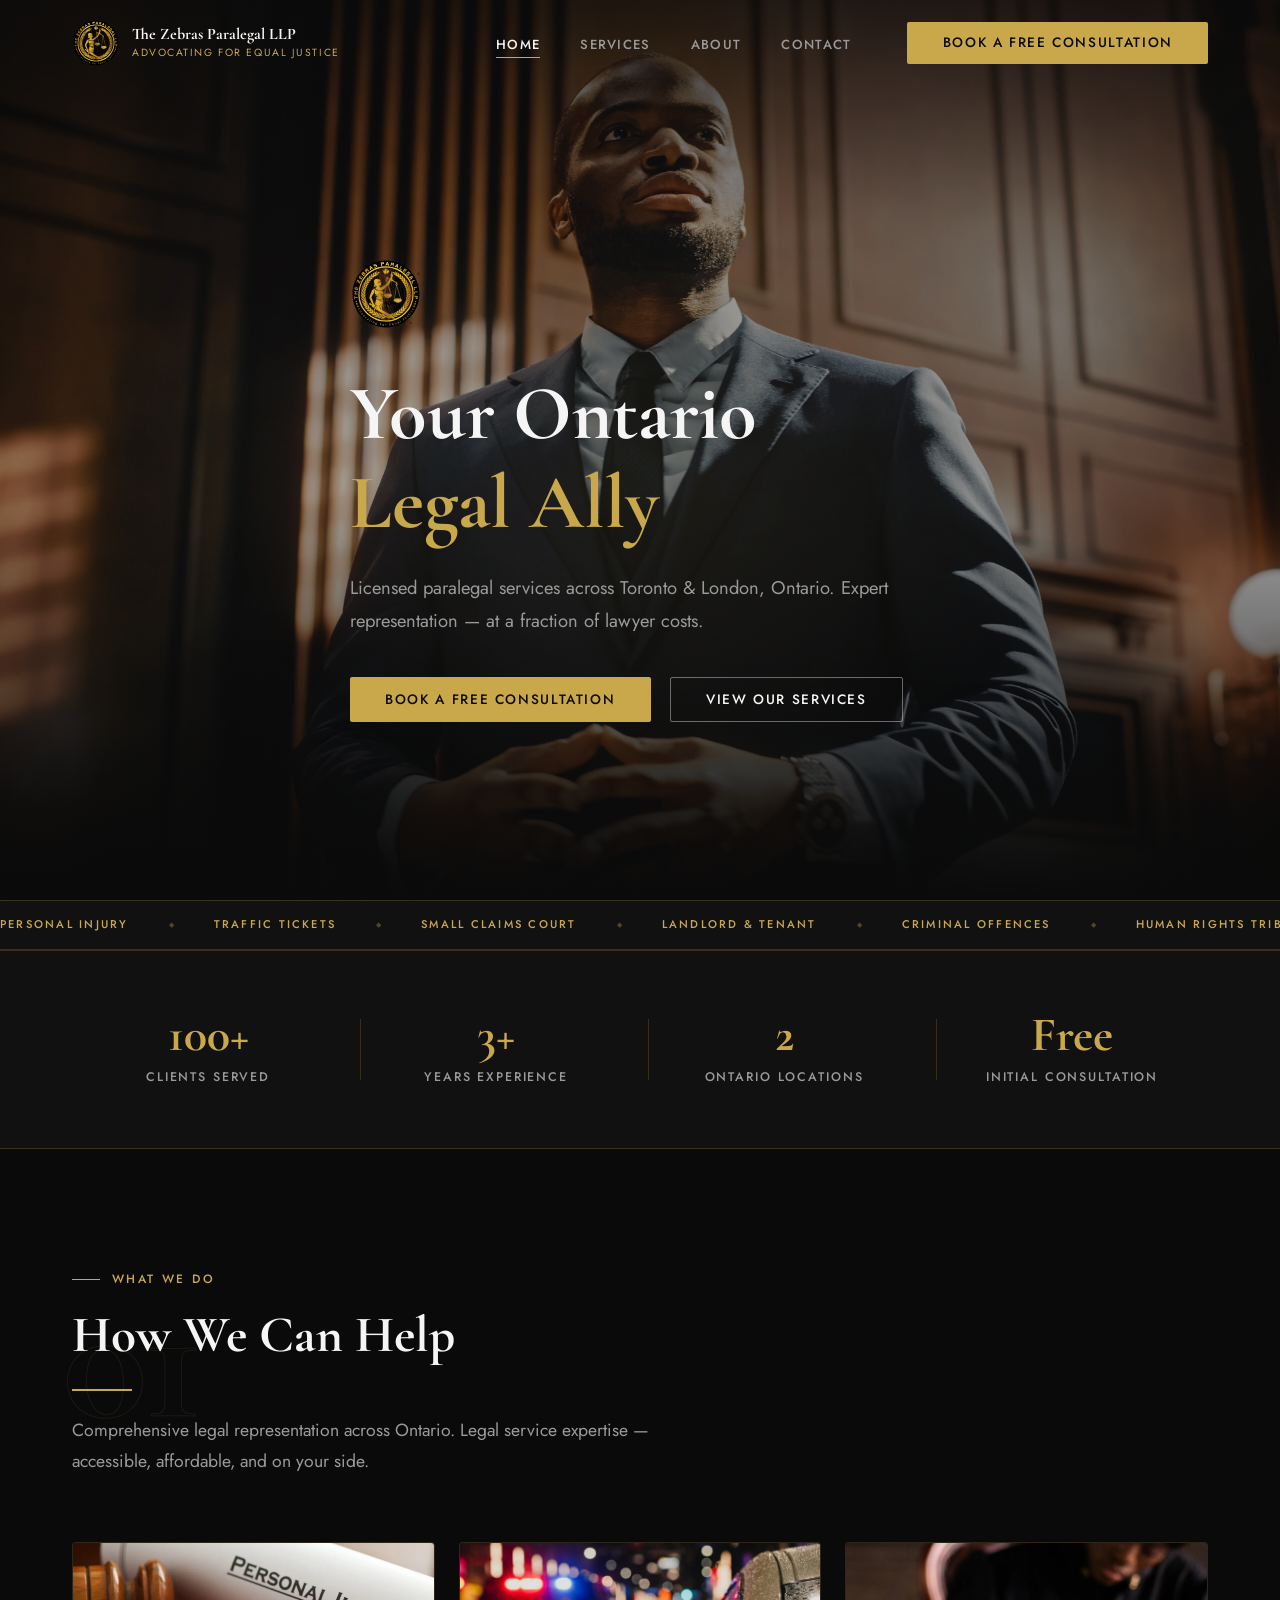
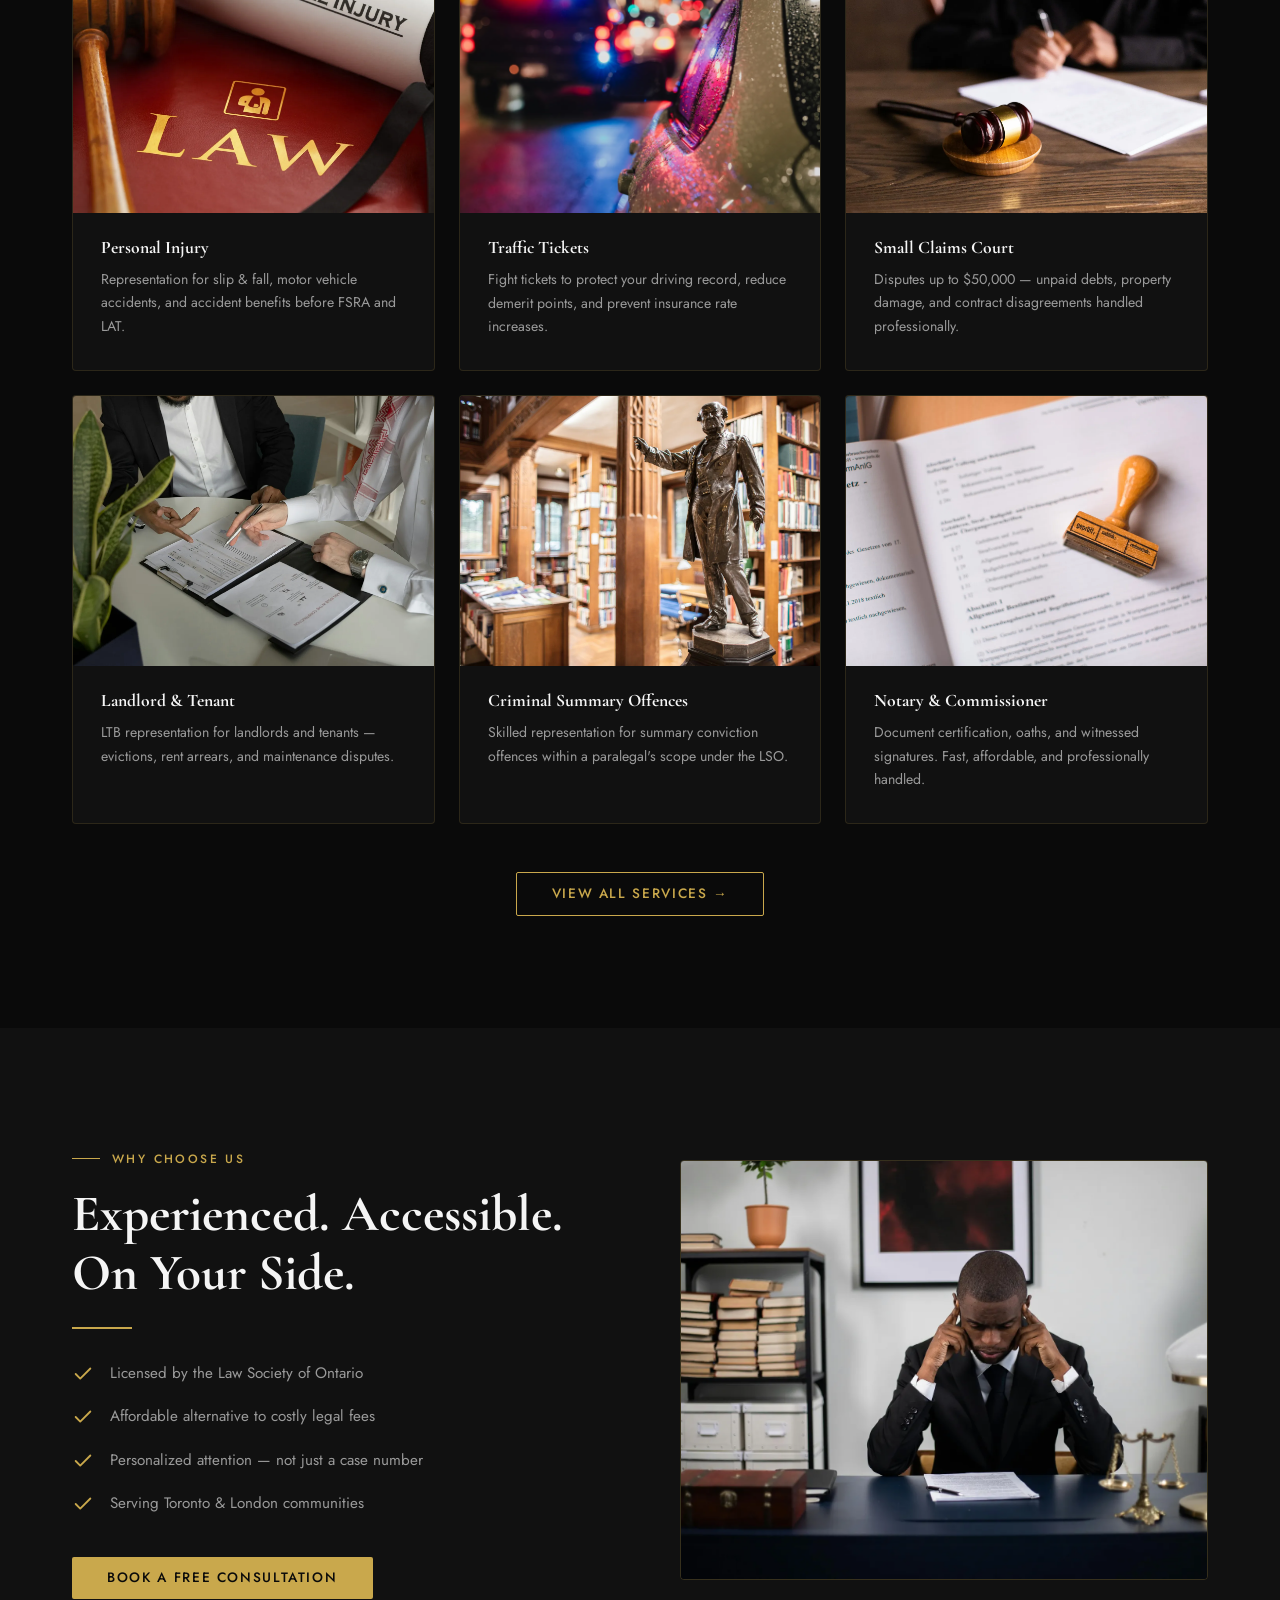
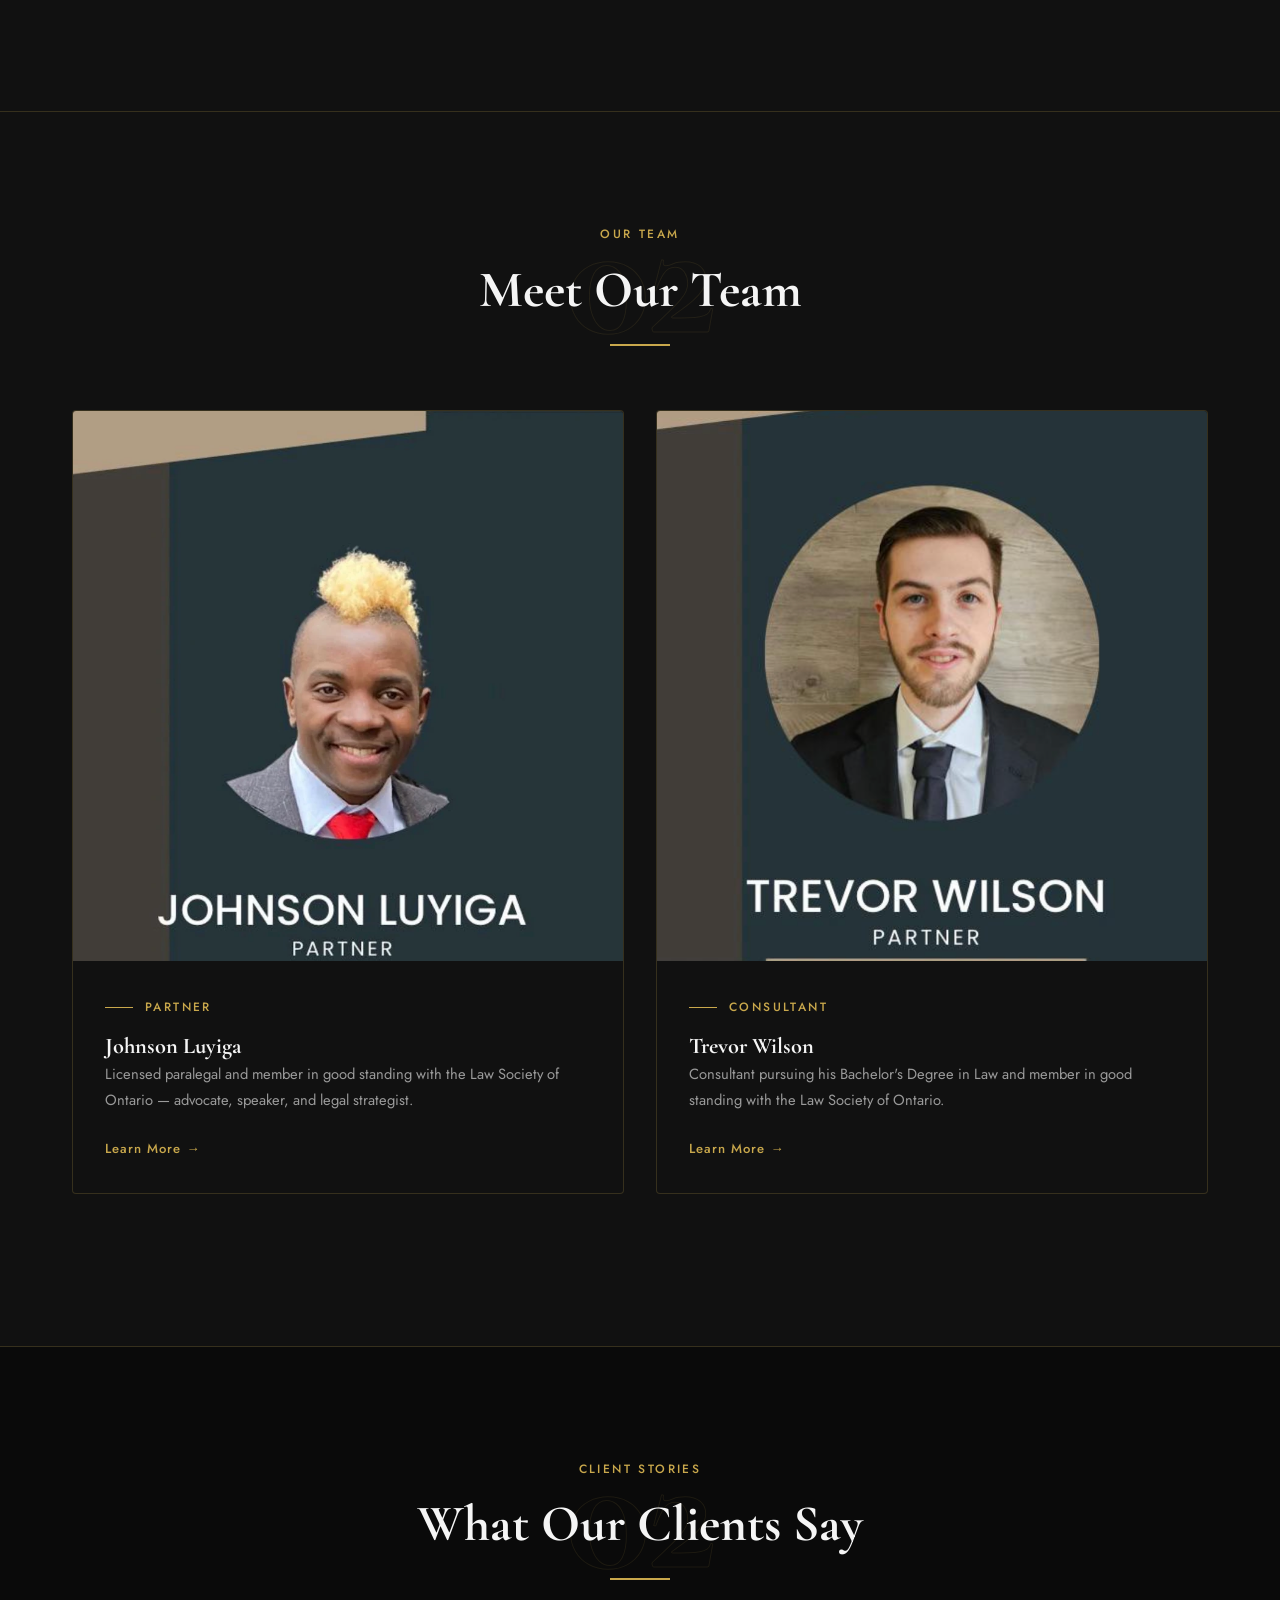
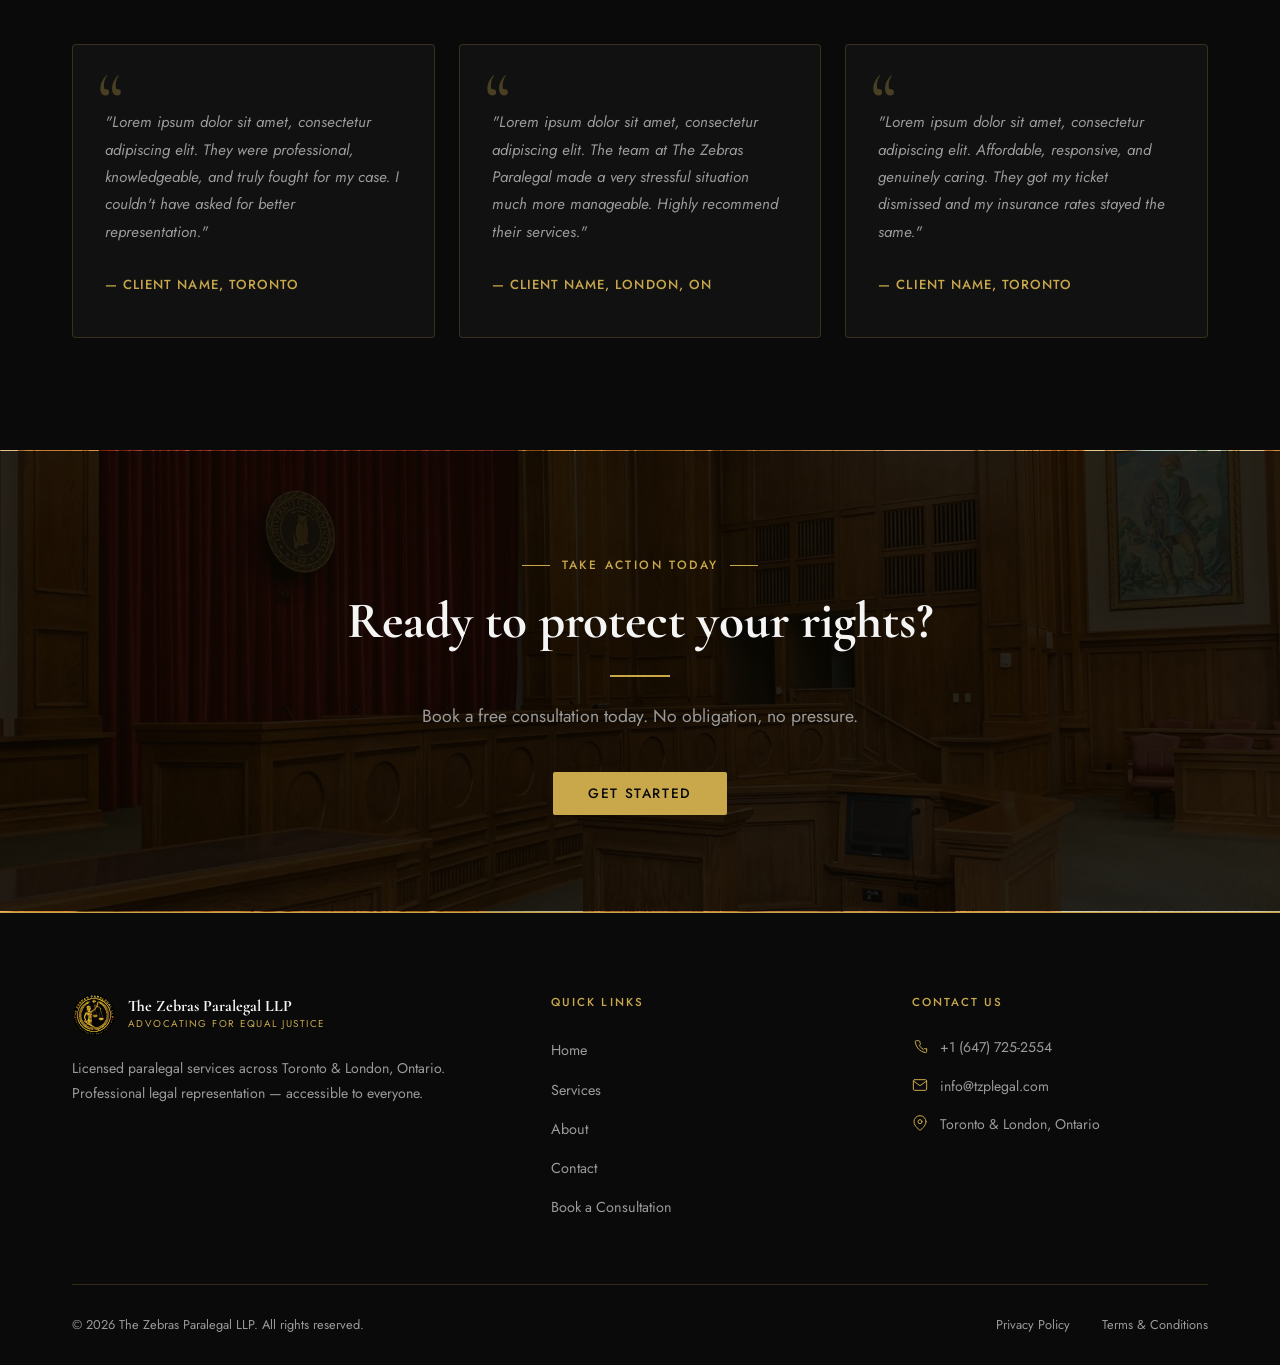
==== index.html @ f0d6b066 "Content updates — LLP rebrand, office hours, copy fixes, and Johnson title - Rename LP → LLP sitewid" ====
<!DOCTYPE html>
<html lang="en">
<head>
  <meta charset="UTF-8" />
  <meta name="viewport" content="width=device-width, initial-scale=1.0" />
  <title>Toronto &amp; London Paralegal Services | The Zebras Paralegal LLP</title>
  <meta name="description" content="Licensed paralegal services in Toronto &amp; London, Ontario. Traffic tickets, Small Claims, LTB, Personal Injury &amp; more. Free consultation — call (647) 725-2554." />
  <link rel="icon" type="image/svg+xml" href="images/z_new_2.svg" />
  <script type="application/ld+json">
  {
    "@context": "https://schema.org",
    "@type": "LegalService",
    "name": "The Zebras Paralegal LLP",
    "description": "Licensed paralegal services across Toronto and London, Ontario.",
    "url": "https://tzplegal.com",
    "telephone": "+16477252554",
    "email": "info@tzplegal.com",
    "address": [
      { "@type": "PostalAddress", "addressLocality": "Toronto", "addressRegion": "ON", "addressCountry": "CA" },
      { "@type": "PostalAddress", "addressLocality": "London", "addressRegion": "ON", "addressCountry": "CA" }
    ],
    "areaServed": ["Toronto, Ontario", "London, Ontario"],
    "priceRange": "$$"
  }
  </script>
  <link rel="stylesheet" href="styles.css" />
  <link rel="preconnect" href="https://fonts.googleapis.com" />
  <link rel="preconnect" href="https://fonts.gstatic.com" crossorigin />
  <link href="https://fonts.googleapis.com/css2?family=Cormorant+Garamond:wght@400;600;700&family=Jost:wght@300;400;500&display=swap" rel="stylesheet" />
</head>
<body>

  <!-- ============================================================
       NAVBAR
  ============================================================ -->
  <nav class="navbar">
    <div class="container">
      <div class="nav-inner">
        <a href="index.html" class="nav-logo">
          <img src="images/z_new_2.svg" alt="The Zebras Paralegal LLP logo" />
          <div class="nav-logo-text">
            <span class="nav-logo-name">The Zebras Paralegal LLP</span>
            <span class="nav-logo-tag">Advocating For Equal Justice</span>
          </div>
        </a>
        <ul class="nav-links">
          <li><a href="index.html">Home</a></li>
          <li><a href="services.html">Services</a></li>
          <li><a href="about.html">About</a></li>
          <li><a href="contact.html">Contact</a></li>
          <li class="nav-cta"><a href="contact.html" class="btn btn-gold">Book a Free Consultation</a></li>
        </ul>
        <button class="hamburger" aria-label="Open menu">
          <span></span><span></span><span></span>
        </button>
      </div>
    </div>
  </nav>

  <!-- Mobile Nav -->
  <div class="mobile-nav">
    <a href="index.html">Home</a>
    <a href="services.html">Services</a>
    <a href="about.html">About</a>
    <a href="contact.html">Contact</a>
    <a href="contact.html" class="btn btn-gold">Book a Free Consultation</a>
  </div>

  <!-- ============================================================
       HERO
  ============================================================ -->
  <section class="hero-home hero-photo-bg">
    <div class="container">
      <div class="hero-content">
        <img src="images/z_new_2.svg" alt="The Zebras Paralegal LLP" class="hero-logo" />
        <h1>Your Ontario<br /><span class="gold">Legal Ally</span></h1>
        <p class="hero-sub">Licensed paralegal services across Toronto &amp; London, Ontario. Expert representation — at a fraction of lawyer costs.</p>
        <div class="hero-btns">
          <a href="contact.html" class="btn btn-gold">Book a Free Consultation</a>
          <a href="services.html" class="btn btn-outline">View Our Services</a>
        </div>
      </div>
    </div>
  </section>

  <!-- MARQUEE STRIP -->
  <div class="marquee-strip" aria-hidden="true">
    <div class="marquee-track">
      <span>Personal Injury</span><span class="marquee-dot">◆</span>
      <span>Traffic Tickets</span><span class="marquee-dot">◆</span>
      <span>Small Claims Court</span><span class="marquee-dot">◆</span>
      <span>Landlord &amp; Tenant</span><span class="marquee-dot">◆</span>
      <span>Criminal Offences</span><span class="marquee-dot">◆</span>
      <span>Human Rights Tribunal</span><span class="marquee-dot">◆</span>
      <span>Immigration Board</span><span class="marquee-dot">◆</span>
      <span>Employment Law</span><span class="marquee-dot">◆</span>
      <span>Notary &amp; Commissioner</span><span class="marquee-dot">◆</span>
      <span>Personal Injury</span><span class="marquee-dot">◆</span>
      <span>Traffic Tickets</span><span class="marquee-dot">◆</span>
      <span>Small Claims Court</span><span class="marquee-dot">◆</span>
      <span>Landlord &amp; Tenant</span><span class="marquee-dot">◆</span>
      <span>Criminal Offences</span><span class="marquee-dot">◆</span>
      <span>Human Rights Tribunal</span><span class="marquee-dot">◆</span>
      <span>Immigration Board</span><span class="marquee-dot">◆</span>
      <span>Employment Law</span><span class="marquee-dot">◆</span>
      <span>Notary &amp; Commissioner</span><span class="marquee-dot">◆</span>
    </div>
  </div>

  <!-- ============================================================
       STATS
  ============================================================ -->
  <section class="stats-section zebra-bg">
    <div class="container">
      <div class="stats-grid">
        <!-- TODO: Replace with real numbers -->
        <div class="stat-item fade-up">
          <span class="stat-number" data-target="100" data-suffix="+">0</span>
          <span class="stat-label">Clients Served</span>
        </div>
        <div class="stat-item fade-up">
          <span class="stat-number" data-target="3" data-suffix="+">0</span>
          <span class="stat-label">Years Experience</span>
        </div>
        <div class="stat-item fade-up">
          <span class="stat-number" data-target="2" data-suffix="">0</span>
          <span class="stat-label">Ontario Locations</span>
        </div>
        <div class="stat-item fade-up">
          <span class="stat-number">Free</span>
          <span class="stat-label">Initial Consultation</span>
        </div>
      </div>
    </div>
  </section>

  <!-- ============================================================
       SERVICES PREVIEW
  ============================================================ -->
  <section class="section" id="services">
    <div class="container">
      <div class="section-header fade-up" data-num="01">
        <span class="section-label">What We Do</span>
        <h2 class="section-title">How We Can Help</h2>
        <div class="gold-line"></div>
        <p class="section-sub">Comprehensive legal representation across Ontario. Legal service expertise — accessible, affordable, and on your side.</p>
      </div>

      <div class="services-grid">

        <div class="photo-service-card fade-up">
          <div class="photo-service-card-img">
            <img src="images/personal-injury.webp" alt="Personal Injury" />
          </div>
          <div class="photo-service-card-content">
            <h3>Personal Injury</h3>
            <p>Representation for slip &amp; fall, motor vehicle accidents, and accident benefits before FSRA and LAT.</p>
          </div>
        </div>

        <div class="photo-service-card fade-up">
          <div class="photo-service-card-img">
            <img src="images/pulled-over.webp" alt="Traffic Tickets" />
          </div>
          <div class="photo-service-card-content">
            <h3>Traffic Tickets</h3>
            <p>Fight tickets to protect your driving record, reduce demerit points, and prevent insurance rate increases.</p>
          </div>
        </div>

        <div class="photo-service-card fade-up">
          <div class="photo-service-card-img">
            <img src="images/small-claims.webp" alt="Small Claims Court" />
          </div>
          <div class="photo-service-card-content">
            <h3>Small Claims Court</h3>
            <p>Disputes up to $50,000 — unpaid debts, property damage, and contract disagreements handled professionally.</p>
          </div>
        </div>

        <div class="photo-service-card fade-up">
          <div class="photo-service-card-img">
            <img src="images/lease-agreement.webp" alt="Landlord and Tenant Board" />
          </div>
          <div class="photo-service-card-content">
            <h3>Landlord &amp; Tenant</h3>
            <p>LTB representation for landlords and tenants — evictions, rent arrears, and maintenance disputes.</p>
          </div>
        </div>

        <div class="photo-service-card fade-up">
          <div class="photo-service-card-img">
            <img src="images/law-library.webp" alt="Criminal Summary Offences" />
          </div>
          <div class="photo-service-card-content">
            <h3>Criminal Summary Offences</h3>
            <p>Skilled representation for summary conviction offences within a paralegal's scope under the LSO.</p>
          </div>
        </div>

        <div class="photo-service-card fade-up">
          <div class="photo-service-card-img">
            <img src="images/document-stamp.webp" alt="Notary and Commissioner" />
          </div>
          <div class="photo-service-card-content">
            <h3>Notary &amp; Commissioner</h3>
            <p>Document certification, oaths, and witnessed signatures. Fast, affordable, and professionally handled.</p>
          </div>
        </div>

      </div>

      <div class="services-cta fade-up">
        <a href="services.html" class="btn btn-outline-gold">View All Services →</a>
      </div>
    </div>
  </section>

  <!-- ============================================================
       WHY CHOOSE US
  ============================================================ -->
  <section class="section why-section">
    <div class="container">
      <div class="why-grid">
        <div class="why-text fade-up">
          <span class="section-label">Why Choose Us</span>
          <h2 class="section-title">Experienced. Accessible. On Your Side.</h2>
          <div class="gold-line"></div>
          <ul class="why-list">
            <li class="why-item">
              <span class="why-check">
                <svg viewBox="0 0 24 24"><polyline points="20 6 9 17 4 12"/></svg>
              </span>
              <span>Licensed by the Law Society of Ontario</span>
            </li>
            <li class="why-item">
              <span class="why-check">
                <svg viewBox="0 0 24 24"><polyline points="20 6 9 17 4 12"/></svg>
              </span>
              <span>Affordable alternative to costly legal fees</span>
            </li>
            <li class="why-item">
              <span class="why-check">
                <svg viewBox="0 0 24 24"><polyline points="20 6 9 17 4 12"/></svg>
              </span>
              <span>Personalized attention — not just a case number</span>
            </li>
            <li class="why-item">
              <span class="why-check">
                <svg viewBox="0 0 24 24"><polyline points="20 6 9 17 4 12"/></svg>
              </span>
              <span>Serving Toronto &amp; London communities</span>
            </li>
          </ul>
          <a href="contact.html" class="btn btn-gold">Book a Free Consultation</a>
        </div>
        <div class="why-visual fade-up">
          <img src="images/lawyer-at-desk.webp" alt="Professional legal consultation" class="why-photo-img" />
        </div>
      </div>
    </div>
  </section>

  <!-- ============================================================
       MEET OUR TEAM
  ============================================================ -->
  <section class="section" style="background: var(--bg-secondary); border-top: 1px solid var(--border); border-bottom: 1px solid var(--border);">
    <div class="container">
      <div class="section-header centered fade-up" data-num="02">
        <span class="section-label">Our Team</span>
        <h2 class="section-title">Meet Our Team</h2>
        <div class="gold-line centered"></div>
      </div>

      <div class="team-grid">

        <div class="team-card fade-up">
          <img src="images/johnson-luyiga.webp" alt="Johnson Luyiga — Partner" class="team-card-photo" />
          <div class="team-card-body">
            <span class="section-label">Partner</span>
            <h3>Johnson Luyiga</h3>
            <p>Licensed paralegal and member in good standing with the Law Society of Ontario — advocate, speaker, and legal strategist.</p>
            <a href="about.html" class="service-link">Learn More →</a>
          </div>
        </div>

        <div class="team-card fade-up">
          <img src="images/trevor-wilson.webp" alt="Trevor Wilson — Consultant" class="team-card-photo" />
          <div class="team-card-body">
            <span class="section-label">Consultant</span>
            <h3>Trevor Wilson</h3>
            <p>Consultant pursuing his Bachelor's Degree in Law and member in good standing with the Law Society of Ontario.</p>
            <a href="about.html" class="service-link">Learn More →</a>
          </div>
        </div>

      </div>
    </div>
  </section>

  <!-- ============================================================
       TESTIMONIALS
  ============================================================ -->
  <section class="section">
    <div class="container">
      <div class="section-header centered fade-up" data-num="02">
        <span class="section-label">Client Stories</span>
        <h2 class="section-title">What Our Clients Say</h2>
        <div class="gold-line centered"></div>
      </div>

      <div class="testimonials-grid">

        <!-- TODO: Replace with real testimonials -->
        <div class="testimonial-card fade-up">
          <p>"Lorem ipsum dolor sit amet, consectetur adipiscing elit. They were professional, knowledgeable, and truly fought for my case. I couldn't have asked for better representation."</p>
          <span class="testimonial-author">— Client Name, Toronto</span>
        </div>

        <!-- TODO: Replace with real testimonials -->
        <div class="testimonial-card fade-up">
          <p>"Lorem ipsum dolor sit amet, consectetur adipiscing elit. The team at The Zebras Paralegal made a very stressful situation much more manageable. Highly recommend their services."</p>
          <span class="testimonial-author">— Client Name, London, ON</span>
        </div>

        <!-- TODO: Replace with real testimonials -->
        <div class="testimonial-card fade-up">
          <p>"Lorem ipsum dolor sit amet, consectetur adipiscing elit. Affordable, responsive, and genuinely caring. They got my ticket dismissed and my insurance rates stayed the same."</p>
          <span class="testimonial-author">— Client Name, Toronto</span>
        </div>

      </div>
    </div>
  </section>

  <!-- ============================================================
       CTA BANNER
  ============================================================ -->
  <section class="cta-banner cta-banner-photo" style="background-image: url('images/courtroom.webp');">
    <div class="container">
      <div class="fade-up">
        <span class="section-label section-label--centered">Take Action Today</span>
        <h2>Ready to protect your rights?</h2>
        <div class="gold-line centered"></div>
        <p>Book a free consultation today. No obligation, no pressure.</p>
        <a href="contact.html" class="btn btn-gold">Get Started</a>
      </div>
    </div>
  </section>

  <!-- ============================================================
       FOOTER
  ============================================================ -->
  <footer class="footer">
    <div class="container">
      <div class="footer-grid">
        <div>
          <div class="footer-logo">
            <img src="images/z_new_2.svg" alt="The Zebras Paralegal LLP" />
            <div>
              <div class="footer-logo-name">The Zebras Paralegal LLP</div>
              <div class="footer-logo-tag">Advocating For Equal Justice</div>
            </div>
          </div>
          <p class="footer-desc">Licensed paralegal services across Toronto &amp; London, Ontario. Professional legal representation — accessible to everyone.</p>
        </div>
        <div>
          <div class="footer-col-title">Quick Links</div>
          <ul class="footer-links">
            <li><a href="index.html">Home</a></li>
            <li><a href="services.html">Services</a></li>
            <li><a href="about.html">About</a></li>
            <li><a href="contact.html">Contact</a></li>
            <li><a href="contact.html">Book a Consultation</a></li>
          </ul>
        </div>
        <div>
          <div class="footer-col-title">Contact Us</div>
          <ul class="footer-contact-list">
            <li class="footer-contact-item">
              <svg viewBox="0 0 24 24"><path d="M22 16.92v3a2 2 0 0 1-2.18 2A19.79 19.79 0 0 1 4.82 6.18a2 2 0 0 1 1.95-2.18h3a2 2 0 0 1 2 1.72c.127.96.361 1.903.7 2.81a2 2 0 0 1-.45 2.11L10.91 11a16 16 0 0 0 6.1 6.1l.65-.65a2 2 0 0 1 2.11-.45c.907.339 1.85.573 2.81.7A2 2 0 0 1 22 16.92z"/></svg>
              <span><a href="tel:+16477252554">+1 (647) 725-2554</a></span>
            </li>
            <li class="footer-contact-item">
              <svg viewBox="0 0 24 24"><path d="M4 4h16c1.1 0 2 .9 2 2v12c0 1.1-.9 2-2 2H4c-1.1 0-2-.9-2-2V6c0-1.1.9-2 2-2z"/><polyline points="22,6 12,13 2,6"/></svg>
              <span><a href="mailto:info@tzplegal.com">info@tzplegal.com</a></span>
            </li>
            <li class="footer-contact-item">
              <svg viewBox="0 0 24 24"><path d="M21 10c0 7-9 13-9 13S3 17 3 10a9 9 0 0 1 18 0z"/><circle cx="12" cy="10" r="3"/></svg>
              <span>Toronto &amp; London, Ontario</span>
            </li>
          </ul>
        </div>
      </div>
      <div class="footer-bottom">
        <span class="footer-copyright">&copy; 2026 The Zebras Paralegal LLP. All rights reserved.</span>
        <div class="footer-legal">
          <a href="https://tzplegal.com/privacy-policy">Privacy Policy</a>
          <a href="https://tzplegal.com/terms-and-conditions">Terms &amp; Conditions</a>
        </div>
      </div>
    </div>
  </footer>

  <!-- Sticky mobile CTA -->
  <div class="sticky-cta">
    <a href="tel:+16477252554" class="sticky-cta-call" aria-label="Call us">
      <svg viewBox="0 0 24 24"><path d="M22 16.92v3a2 2 0 0 1-2.18 2A19.79 19.79 0 0 1 4.82 6.18a2 2 0 0 1 1.95-2.18h3a2 2 0 0 1 2 1.72c.127.96.361 1.903.7 2.81a2 2 0 0 1-.45 2.11L10.91 11a16 16 0 0 0 6.1 6.1l.65-.65a2 2 0 0 1 2.11-.45c.907.339 1.85.573 2.81.7A2 2 0 0 1 22 16.92z"/></svg>
    </a>
    <a href="contact.html" class="btn btn-gold sticky-cta-book">Book a Free Consultation</a>
  </div>

  <script src="script.js"></script>
</body>
</html>
---- styles.css ----
/* ============================================
   THE ZEBRAS PARALEGAL LP — Main Stylesheet
   ============================================ */

@import url('https://fonts.googleapis.com/css2?family=Cormorant+Garamond:wght@400;600;700&family=Jost:wght@300;400;500&display=swap');

/* ---- Reset & Base ---- */
*, *::before, *::after {
  box-sizing: border-box;
  margin: 0;
  padding: 0;
}

:root {
  --bg-primary: #0a0a0a;
  --bg-secondary: #111111;
  --gold: #C9A84C;
  --gold-light: #E8C86A;
  --gold-dark: #8B6914;
  --white: #F5F5F5;
  --muted: #9A9A9A;
  --border: rgba(201, 168, 76, 0.2);
  --font-display: 'Cormorant Garamond', Georgia, serif;
  --font-body: 'Jost', sans-serif;
}

html {
  scroll-behavior: smooth;
}

body {
  background-color: var(--bg-primary);
  color: var(--white);
  font-family: var(--font-body);
  font-weight: 400;
  line-height: 1.7;
  font-size: 16px;
  -webkit-font-smoothing: antialiased;
}

a {
  color: inherit;
  text-decoration: none;
}

img {
  max-width: 100%;
  display: block;
}

ul {
  list-style: none;
}

/* ---- Zebra Stripe Pattern ---- */
.zebra-bg {
  background-image: repeating-linear-gradient(
    -45deg,
    transparent,
    transparent 18px,
    rgba(255, 255, 255, 0.018) 18px,
    rgba(255, 255, 255, 0.018) 36px
  );
}

/* ---- Typography ---- */
h1, h2, h3, h4 {
  font-family: var(--font-display);
  font-weight: 700;
  line-height: 1.15;
  color: var(--white);
}

h1 { font-size: clamp(2.8rem, 6vw, 5.5rem); }
h2 { font-size: clamp(2rem, 4vw, 3.2rem); }
h3 { font-size: clamp(1.3rem, 2.5vw, 1.8rem); }
h4 { font-size: 1.2rem; }

p {
  color: var(--muted);
  font-size: 1rem;
  line-height: 1.8;
}

.section-label {
  font-family: var(--font-body);
  font-size: 0.75rem;
  font-weight: 500;
  letter-spacing: 0.2em;
  text-transform: uppercase;
  color: var(--gold);
  margin-bottom: 1rem;
  display: inline-flex;
  align-items: center;
  gap: 0.75rem;
}

.section-label::before {
  content: '';
  display: inline-block;
  width: 28px;
  height: 1px;
  background: var(--gold);
  flex-shrink: 0;
}

.section-header.centered .section-label {
  display: block;
}

.section-header.centered .section-label::before {
  display: none;
}

.section-label--centered {
  justify-content: center;
}

.section-label--centered::after {
  content: '';
  display: inline-block;
  width: 28px;
  height: 1px;
  background: var(--gold);
  flex-shrink: 0;
}

.section-title {
  margin-bottom: 1rem;
}

.section-sub {
  font-size: 1.1rem;
  color: var(--muted);
  max-width: 580px;
}

.gold { color: var(--gold); }

/* ---- Layout Utilities ---- */
.container {
  max-width: 1200px;
  margin: 0 auto;
  padding: 0 2rem;
}

.section {
  padding: 7rem 0;
}

.section-header {
  margin-bottom: 4rem;
}

.section-header.centered {
  text-align: center;
}

.section-header.centered .section-sub {
  margin: 0 auto;
}

/* ---- Ghost Section Numbers ---- */
.section-header[data-num] {
  position: relative;
}

.section-header[data-num]::before {
  content: attr(data-num);
  position: absolute;
  top: 50%;
  left: -0.05em;
  transform: translateY(-55%);
  font-family: var(--font-display);
  font-size: clamp(6rem, 14vw, 11rem);
  font-weight: 700;
  line-height: 1;
  color: transparent;
  -webkit-text-stroke: 1px rgba(201, 168, 76, 0.1);
  text-stroke: 1px rgba(201, 168, 76, 0.1);
  pointer-events: none;
  user-select: none;
  z-index: 0;
  letter-spacing: -0.02em;
}

.section-header[data-num] > * {
  position: relative;
  z-index: 1;
}

.section-header.centered[data-num]::before {
  left: 50%;
  transform: translate(-50%, -55%);
}

/* ---- Buttons ---- */
.btn {
  display: inline-flex;
  align-items: center;
  justify-content: center;
  font-family: var(--font-body);
  font-size: 0.85rem;
  font-weight: 500;
  letter-spacing: 0.12em;
  text-transform: uppercase;
  padding: 0.9rem 2.2rem;
  line-height: 1;
  border-radius: 2px;
  cursor: pointer;
  transition: all 0.25s ease;
  border: none;
  outline: none;
}

.btn-gold {
  background: var(--gold);
  color: var(--bg-primary);
  position: relative;
  overflow: hidden;
  isolation: isolate;
}

.btn-gold::after {
  content: '';
  position: absolute;
  inset: 0;
  background: var(--gold-light);
  transform: translateX(-101%);
  transition: transform 0.35s cubic-bezier(0.4, 0, 0.2, 1);
  z-index: -1;
}

.btn-gold:hover::after {
  transform: translateX(0);
}

.btn-gold:hover {
  transform: translateY(-1px);
  box-shadow: 0 6px 24px rgba(201, 168, 76, 0.3);
}

.btn-outline {
  background: transparent;
  color: var(--white);
  border: 1px solid rgba(245, 245, 245, 0.4);
}

.btn-outline:hover {
  border-color: var(--gold);
  color: var(--gold);
  transform: translateY(-1px);
}

.btn-outline-gold {
  background: transparent;
  color: var(--gold);
  border: 1px solid var(--gold);
}

.btn-outline-gold:hover {
  background: var(--gold);
  color: var(--bg-primary);
  transform: translateY(-1px);
}

/* ---- Gold Divider ---- */
.gold-line {
  width: 60px;
  height: 2px;
  background: var(--gold);
  margin: 1.5rem 0;
}

.gold-line.centered {
  margin: 1.5rem auto;
}

/* ============================================
   NAVBAR
   ============================================ */
.navbar {
  position: fixed;
  top: 0;
  left: 0;
  right: 0;
  z-index: 1000;
  padding: 1.2rem 0;
  transition: all 0.3s ease;
}

.navbar.scrolled {
  background: rgba(10, 10, 10, 0.97);
  backdrop-filter: blur(12px);
  -webkit-backdrop-filter: blur(12px);
  padding: 0.8rem 0;
  border-bottom: 1px solid var(--border);
}

.nav-inner {
  display: flex;
  align-items: center;
  justify-content: space-between;
}

.nav-logo {
  display: flex;
  align-items: center;
  gap: 0.75rem;
  text-decoration: none;
}

.nav-logo img {
  height: 48px;
  width: auto;
}

.nav-logo-text {
  display: flex;
  flex-direction: column;
}

.nav-logo-name {
  font-family: var(--font-display);
  font-size: 1rem;
  font-weight: 700;
  color: var(--white);
  line-height: 1.2;
}

.nav-logo-tag {
  font-size: 0.65rem;
  letter-spacing: 0.15em;
  text-transform: uppercase;
  color: var(--gold);
}

.nav-links {
  display: flex;
  align-items: center;
  gap: 2.5rem;
}

.nav-links a:not(.btn) {
  font-size: 0.82rem;
  font-weight: 500;
  letter-spacing: 0.1em;
  text-transform: uppercase;
  color: var(--muted);
  transition: color 0.2s ease;
  position: relative;
  padding-bottom: 4px;
}

.nav-links a:not(.btn)::after {
  content: '';
  position: absolute;
  bottom: 0;
  left: 0;
  width: 0;
  height: 1px;
  background: var(--gold);
  transition: width 0.2s ease;
}

.nav-links a:not(.btn):hover,
.nav-links a:not(.btn).active {
  color: var(--white);
}

.nav-links a:not(.btn):hover::after,
.nav-links a:not(.btn).active::after {
  width: 100%;
}

.nav-cta {
  margin-left: 1rem;
}

/* Hamburger */
.hamburger {
  display: none;
  flex-direction: column;
  gap: 5px;
  cursor: pointer;
  padding: 4px;
  background: none;
  border: none;
  outline: none;
}

.hamburger span {
  display: block;
  width: 26px;
  height: 2px;
  background: var(--white);
  transition: all 0.3s ease;
}

.hamburger.open span:nth-child(1) {
  transform: translateY(7px) rotate(45deg);
}
.hamburger.open span:nth-child(2) {
  opacity: 0;
}
.hamburger.open span:nth-child(3) {
  transform: translateY(-7px) rotate(-45deg);
}

/* Mobile nav overlay */
.mobile-nav {
  display: none;
  position: fixed;
  top: 0;
  left: 0;
  right: 0;
  bottom: 0;
  background: rgba(10, 10, 10, 0.98);
  z-index: 999;
  flex-direction: column;
  align-items: center;
  justify-content: center;
  gap: 2.5rem;
  opacity: 0;
  pointer-events: none;
  transition: opacity 0.3s ease;
}

.mobile-nav.open {
  display: flex;
  opacity: 1;
  pointer-events: all;
}

.mobile-nav a {
  font-family: var(--font-display);
  font-size: 2.4rem;
  font-weight: 600;
  color: var(--white);
  transition: color 0.2s ease;
}

.mobile-nav a:hover,
.mobile-nav a.active {
  color: var(--gold);
}

.mobile-nav .btn {
  font-size: 0.85rem;
  margin-top: 1rem;
}

/* ============================================
   PAGE HEROES
   ============================================ */

/* Home Hero */
.hero-home {
  min-height: 100vh;
  display: flex;
  align-items: center;
  padding-top: 80px;
  position: relative;
  overflow: hidden;
}

.hero-home::before {
  content: '';
  position: absolute;
  inset: 0;
  background-image: repeating-linear-gradient(
    -45deg,
    transparent,
    transparent 20px,
    rgba(255, 255, 255, 0.02) 20px,
    rgba(255, 255, 255, 0.02) 40px
  );
}

.hero-home::after {
  content: '';
  position: absolute;
  bottom: 0;
  left: 0;
  right: 0;
  height: 180px;
  background: linear-gradient(to top, var(--bg-primary), transparent);
}

.hero-content {
  position: relative;
  z-index: 1;
  max-width: 800px;
  animation: fadeUp 0.9s ease forwards;
}

.hero-content::before {
  content: '';
  position: absolute;
  top: 50%;
  left: 50%;
  transform: translate(-50%, -50%);
  width: 900px;
  height: 640px;
  background: radial-gradient(
    ellipse at center,
    rgba(201, 168, 76, 0.07) 0%,
    rgba(201, 168, 76, 0.03) 40%,
    transparent 70%
  );
  pointer-events: none;
  z-index: -1;
}

.hero-logo {
  height: 72px;
  width: auto;
  margin-bottom: 2.5rem;
}

.hero-home h1 {
  margin-bottom: 1.5rem;
}

.hero-home h1 span {
  color: var(--gold);
}

.hero-sub {
  font-size: 1.15rem;
  color: var(--muted);
  max-width: 580px;
  margin-bottom: 2.5rem;
  line-height: 1.8;
}

.hero-btns {
  display: flex;
  gap: 1.2rem;
  flex-wrap: wrap;
}

/* Page Hero (inner pages) */
.page-hero {
  padding: 9rem 0 5rem;
  background: var(--bg-secondary);
  position: relative;
  overflow: hidden;
}

.page-hero::before {
  content: '';
  position: absolute;
  inset: 0;
  background-image: repeating-linear-gradient(
    -45deg,
    transparent,
    transparent 20px,
    rgba(255, 255, 255, 0.015) 20px,
    rgba(255, 255, 255, 0.015) 40px
  );
}

.page-hero-content {
  position: relative;
  z-index: 1;
}

.page-hero h1 {
  margin-bottom: 1rem;
}

.page-hero p {
  font-size: 1.15rem;
  max-width: 560px;
}


/* ============================================
   SERVICES PREVIEW
   ============================================ */
.services-grid {
  display: grid;
  grid-template-columns: repeat(3, 1fr);
  gap: 1.5rem;
  margin-bottom: 3rem;
}

.service-card {
  background: var(--bg-secondary);
  border: 1px solid var(--border);
  border-radius: 4px;
  padding: 2.5rem 2rem;
  transition: all 0.3s ease;
  cursor: default;
  position: relative;
  overflow: hidden;
  isolation: isolate;
}

.service-card::after {
  content: '';
  position: absolute;
  bottom: 0;
  left: 0;
  right: 0;
  height: 0%;
  background: linear-gradient(to top, rgba(201, 168, 76, 0.08) 0%, transparent 100%);
  transition: height 0.4s ease;
  pointer-events: none;
  z-index: 0;
}

.service-card:hover::after {
  height: 65%;
}

.service-card > * {
  position: relative;
  z-index: 1;
}

.service-card:hover {
  border-color: var(--gold);
  box-shadow: 0 0 32px rgba(201, 168, 76, 0.14);
  transform: translateY(-3px);
}

.service-icon {
  width: 48px;
  height: 48px;
  margin-bottom: 1.5rem;
  color: var(--gold);
}

.service-icon svg {
  width: 100%;
  height: 100%;
  fill: none;
  stroke: var(--gold);
  stroke-width: 1.5;
  stroke-linecap: round;
  stroke-linejoin: round;
}

.service-card h3 {
  font-size: 1.2rem;
  margin-bottom: 0.6rem;
  color: var(--white);
}

.service-card p {
  font-size: 0.9rem;
  margin-bottom: 1.2rem;
  color: var(--muted);
}

.service-link {
  font-size: 0.82rem;
  font-weight: 500;
  letter-spacing: 0.08em;
  color: var(--gold);
  transition: color 0.2s ease;
  display: inline-flex;
  align-items: center;
  gap: 0.4rem;
}

.service-link:hover {
  color: var(--gold-light);
}

.services-cta {
  text-align: center;
}

/* Full services grid (services.html) */
.services-full-grid {
  display: grid;
  grid-template-columns: repeat(2, 1fr);
  gap: 1.5rem;
}

.service-card-full {
  background: var(--bg-secondary);
  border: 1px solid var(--border);
  border-radius: 4px;
  padding: 2.5rem 2rem;
  transition: all 0.3s ease;
  position: relative;
  overflow: hidden;
  isolation: isolate;
}

.service-card-full::after {
  content: '';
  position: absolute;
  bottom: 0;
  left: 0;
  right: 0;
  height: 0%;
  background: linear-gradient(to top, rgba(201, 168, 76, 0.07) 0%, transparent 100%);
  transition: height 0.4s ease;
  pointer-events: none;
  z-index: 0;
}

.service-card-full:hover::after {
  height: 65%;
}

.service-card-full > * {
  position: relative;
  z-index: 1;
}

.service-card-full:hover {
  border-color: var(--gold);
  box-shadow: 0 0 28px rgba(201, 168, 76, 0.12);
  transform: translateY(-3px);
}

.service-card-full h3 {
  font-size: 1.3rem;
  color: var(--gold);
  margin-bottom: 0.75rem;
  margin-top: 1rem;
}

.service-card-full p {
  font-size: 0.92rem;
  line-height: 1.8;
  margin-bottom: 1.5rem;
}

.service-card-full .service-link {
  font-size: 0.82rem;
}

.service-card-featured {
  grid-column: 1 / -1;
  display: grid;
  grid-template-columns: auto 1fr;
  align-items: start;
  gap: 0 2.5rem;
  padding: 3rem 2.5rem;
  background: linear-gradient(135deg, var(--bg-secondary) 0%, rgba(17,17,17,0.9) 100%);
  border-color: rgba(201, 168, 76, 0.3);
}

.service-card-featured .service-icon {
  grid-row: 1 / 3;
  width: 56px;
  height: 56px;
  margin-bottom: 0;
  margin-top: 0.25rem;
}

.service-card-featured h3 {
  font-size: 1.55rem;
  align-self: end;
}

/* ============================================
   WHY CHOOSE US
   ============================================ */
.why-section {
  background: var(--bg-secondary);
}

.why-grid {
  display: grid;
  grid-template-columns: 1fr 1fr;
  gap: 5rem;
  align-items: center;
}

.why-list {
  margin: 2rem 0 2.5rem;
  display: flex;
  flex-direction: column;
  gap: 1.1rem;
}

.why-item {
  display: flex;
  align-items: flex-start;
  gap: 1rem;
}

.why-check {
  width: 22px;
  height: 22px;
  flex-shrink: 0;
  margin-top: 2px;
  color: var(--gold);
}

.why-check svg {
  width: 100%;
  height: 100%;
  stroke: var(--gold);
  fill: none;
  stroke-width: 2;
  stroke-linecap: round;
  stroke-linejoin: round;
}

.why-item span {
  font-size: 0.95rem;
  color: var(--muted);
}

.why-visual {
  position: relative;
  height: 420px;
  border-radius: 4px;
  overflow: hidden;
  border: 1px solid var(--border);
}

.why-visual-inner {
  width: 100%;
  height: 100%;
  background: var(--bg-primary);
  background-image: repeating-linear-gradient(
    -45deg,
    transparent,
    transparent 16px,
    rgba(201, 168, 76, 0.06) 16px,
    rgba(201, 168, 76, 0.06) 32px
  );
  display: flex;
  align-items: center;
  justify-content: center;
}

.why-visual-text {
  text-align: center;
}

.why-panel-content {
  text-align: center;
  padding: 3rem 2.5rem;
  display: flex;
  flex-direction: column;
  align-items: center;
  gap: 1.1rem;
  width: 100%;
}

.why-panel-num {
  font-family: var(--font-display);
  font-size: clamp(4rem, 8vw, 5.5rem);
  font-weight: 700;
  color: var(--gold);
  line-height: 1;
}

.why-panel-num sup {
  font-size: 0.55em;
  vertical-align: super;
  color: var(--gold-light);
}

.why-panel-label {
  font-size: 0.72rem;
  font-weight: 500;
  letter-spacing: 0.2em;
  text-transform: uppercase;
  color: var(--muted);
}

.why-panel-divider {
  width: 40px;
  height: 1px;
  background: var(--border);
  margin: 0.2rem 0;
}

.why-panel-quote {
  font-family: var(--font-display);
  font-size: 1.05rem;
  font-style: italic;
  color: rgba(245, 245, 245, 0.5);
  line-height: 1.75;
  max-width: 270px;
  border: none;
  padding: 0;
  margin: 0;
}

.why-panel-content .why-logo {
  height: 40px;
  width: auto;
  opacity: 0.3;
  margin-top: 0.25rem;
}

.why-visual-text .big-letter {
  font-family: var(--font-display);
  font-size: 12rem;
  font-weight: 700;
  color: rgba(201, 168, 76, 0.08);
  line-height: 1;
  display: block;
  user-select: none;
}

.why-visual-text .why-logo {
  height: 80px;
  width: auto;
  opacity: 0.6;
  margin: 0 auto;
}

/* ============================================
   TESTIMONIALS
   ============================================ */
.testimonials-grid {
  display: grid;
  grid-template-columns: repeat(3, 1fr);
  gap: 1.5rem;
}

.testimonial-card {
  background: var(--bg-secondary);
  border: 1px solid var(--border);
  border-radius: 4px;
  padding: 2.5rem 2rem;
  position: relative;
}

.testimonial-card::before {
  content: '\201C';
  font-family: var(--font-display);
  font-size: 5rem;
  color: var(--gold);
  opacity: 0.3;
  position: absolute;
  top: 1rem;
  left: 1.5rem;
  line-height: 1;
}

.testimonial-card p {
  font-size: 0.95rem;
  font-style: italic;
  color: var(--muted);
  margin-bottom: 1.5rem;
  margin-top: 1.5rem;
  line-height: 1.8;
}

.testimonial-author {
  font-size: 0.82rem;
  font-weight: 500;
  letter-spacing: 0.08em;
  color: var(--gold);
  text-transform: uppercase;
}

/* ============================================
   CTA BANNER
   ============================================ */
.cta-banner {
  background: linear-gradient(135deg, #0f0d07 0%, #1a1505 50%, #0f0d07 100%);
  border-top: 1px solid var(--border);
  border-bottom: 1px solid var(--border);
  padding: 6rem 0;
  text-align: center;
}

.cta-banner h2 {
  margin-bottom: 1rem;
}

.cta-banner p {
  font-size: 1.1rem;
  margin-bottom: 2.5rem;
}

/* ============================================
   ABOUT PAGE
   ============================================ */
.story-grid {
  display: grid;
  grid-template-columns: 1fr 1.5fr;
  gap: 5rem;
  align-items: start;
}

.photo-placeholder {
  aspect-ratio: 3/4;
  background: var(--bg-secondary);
  border: 1px solid var(--border);
  border-radius: 4px;
  display: flex;
  align-items: center;
  justify-content: center;
  flex-direction: column;
  gap: 1rem;
  color: var(--muted);
  font-size: 0.85rem;
  letter-spacing: 0.1em;
  text-transform: uppercase;
}

.photo-placeholder svg {
  width: 48px;
  height: 48px;
  stroke: var(--border);
  fill: none;
  stroke-width: 1;
}

.story-text h2 {
  margin-bottom: 1rem;
}

.story-text p {
  margin-bottom: 1.2rem;
}

.credentials-panel {
  background: var(--bg-secondary);
  border: 1px solid var(--border);
  border-radius: 4px;
  padding: 3rem;
  margin-top: 4rem;
}

.credentials-panel h3 {
  color: var(--gold);
  margin-bottom: 0.5rem;
}

.credentials-list {
  margin-top: 2rem;
  display: grid;
  grid-template-columns: repeat(2, 1fr);
  gap: 1.2rem;
}

.credential-item {
  display: flex;
  align-items: center;
  gap: 0.75rem;
  font-size: 0.9rem;
  color: var(--muted);
}

.credential-dot {
  width: 8px;
  height: 8px;
  border-radius: 50%;
  background: var(--gold);
  flex-shrink: 0;
}

.values-grid {
  display: grid;
  grid-template-columns: repeat(3, 1fr);
  gap: 1.5rem;
}

.value-card {
  background: var(--bg-secondary);
  border: 1px solid var(--border);
  border-radius: 4px;
  padding: 2.5rem 2rem;
  transition: all 0.3s ease;
  position: relative;
  overflow: hidden;
  isolation: isolate;
}

.value-card::after {
  content: '';
  position: absolute;
  bottom: 0;
  left: 0;
  right: 0;
  height: 0%;
  background: linear-gradient(to top, rgba(201, 168, 76, 0.07) 0%, transparent 100%);
  transition: height 0.4s ease;
  pointer-events: none;
  z-index: 0;
}

.value-card:hover::after {
  height: 65%;
}

.value-card > * {
  position: relative;
  z-index: 1;
}

.value-card:hover {
  border-color: var(--gold);
  transform: translateY(-3px);
}

.value-icon {
  width: 44px;
  height: 44px;
  margin-bottom: 1.5rem;
}

.value-icon svg {
  width: 100%;
  height: 100%;
  stroke: var(--gold);
  fill: none;
  stroke-width: 1.5;
  stroke-linecap: round;
  stroke-linejoin: round;
}

.value-card h3 {
  font-size: 1.2rem;
  margin-bottom: 0.75rem;
}

.value-card p {
  font-size: 0.9rem;
}

/* ============================================
   CONTACT PAGE
   ============================================ */
.contact-grid {
  display: grid;
  grid-template-columns: 1fr 1.6fr;
  gap: 5rem;
}

.contact-info h2 {
  margin-bottom: 1rem;
}

.contact-items {
  margin-top: 2.5rem;
  display: flex;
  flex-direction: column;
  gap: 2rem;
}

.contact-item {
  display: flex;
  align-items: flex-start;
  gap: 1.2rem;
}

.contact-item-icon {
  width: 44px;
  height: 44px;
  background: var(--bg-secondary);
  border: 1px solid var(--border);
  border-radius: 2px;
  display: flex;
  align-items: center;
  justify-content: center;
  flex-shrink: 0;
}

.contact-item-icon svg {
  width: 20px;
  height: 20px;
  stroke: var(--gold);
  fill: none;
  stroke-width: 1.5;
  stroke-linecap: round;
  stroke-linejoin: round;
}

.contact-item-label {
  font-size: 0.72rem;
  letter-spacing: 0.15em;
  text-transform: uppercase;
  color: var(--gold);
  display: block;
  margin-bottom: 0.3rem;
}

.contact-item-value {
  font-size: 0.95rem;
  color: var(--white);
}

.contact-item-value a {
  color: var(--white);
  transition: color 0.2s;
}

.contact-item-value a:hover {
  color: var(--gold);
}

/* Form */
.contact-form-wrap {
  background: var(--bg-secondary);
  border: 1px solid var(--border);
  border-radius: 4px;
  padding: 3rem;
}

.contact-form-wrap h3 {
  margin-bottom: 0.5rem;
}

.contact-form-wrap > p {
  font-size: 0.9rem;
  margin-bottom: 2rem;
}

.form-group {
  margin-bottom: 1.5rem;
}

.form-row {
  display: grid;
  grid-template-columns: 1fr 1fr;
  gap: 1.2rem;
}

label {
  display: block;
  font-size: 0.78rem;
  font-weight: 500;
  letter-spacing: 0.1em;
  text-transform: uppercase;
  color: var(--muted);
  margin-bottom: 0.5rem;
}

input,
select,
textarea {
  width: 100%;
  background: var(--bg-primary);
  border: 1px solid var(--border);
  border-radius: 2px;
  color: var(--white);
  font-family: var(--font-body);
  font-size: 0.95rem;
  padding: 0.85rem 1.1rem;
  outline: none;
  transition: border-color 0.2s ease;
  appearance: none;
  -webkit-appearance: none;
}

input:focus,
select:focus,
textarea:focus {
  border-color: var(--gold);
}

input::placeholder,
textarea::placeholder {
  color: rgba(154, 154, 154, 0.5);
}

select {
  background-image: url("data:image/svg+xml,%3Csvg xmlns='http://www.w3.org/2000/svg' width='12' height='8' viewBox='0 0 12 8'%3E%3Cpath d='M1 1l5 5 5-5' stroke='%239A9A9A' stroke-width='1.5' fill='none' stroke-linecap='round'/%3E%3C/svg%3E");
  background-repeat: no-repeat;
  background-position: right 1.1rem center;
  padding-right: 2.5rem;
}

select option {
  background: var(--bg-secondary);
  color: var(--white);
}

textarea {
  resize: vertical;
  min-height: 130px;
}

.form-note {
  font-size: 0.8rem;
  color: var(--muted);
  margin-top: 1rem;
  font-style: italic;
}

/* Form success state */
.form-success {
  text-align: center;
  padding: 3rem 2rem;
  border: 1px solid var(--gold);
  border-radius: 4px;
  background: rgba(201, 168, 76, 0.05);
}

.form-success-icon {
  width: 56px;
  height: 56px;
  border-radius: 50%;
  border: 2px solid var(--gold);
  display: flex;
  align-items: center;
  justify-content: center;
  margin: 0 auto 1.5rem;
}

.form-success-icon svg {
  width: 24px;
  height: 24px;
  stroke: var(--gold);
  stroke-width: 2.5;
  fill: none;
  stroke-linecap: round;
  stroke-linejoin: round;
}

.form-success h3 {
  font-family: var(--font-display);
  font-size: 1.8rem;
  color: var(--gold);
  margin-bottom: 1rem;
}

.form-success p {
  color: var(--muted);
  font-size: 0.95rem;
  line-height: 1.7;
  margin-bottom: 0.75rem;
}

/* ============================================
   FOOTER
   ============================================ */
.footer {
  background: var(--bg-primary);
  border-top: 1px solid var(--gold);
  padding: 5rem 0 0;
}

.footer-grid {
  display: grid;
  grid-template-columns: 1.4fr 1fr 1fr;
  gap: 4rem;
  padding-bottom: 4rem;
  border-bottom: 1px solid var(--border);
}

.footer-logo {
  display: flex;
  align-items: center;
  gap: 0.75rem;
  margin-bottom: 1.2rem;
}

.footer-logo img {
  height: 44px;
  width: auto;
}

.footer-logo-name {
  font-family: var(--font-display);
  font-size: 1rem;
  font-weight: 700;
  color: var(--white);
  line-height: 1.2;
}

.footer-logo-tag {
  font-size: 0.62rem;
  letter-spacing: 0.15em;
  text-transform: uppercase;
  color: var(--gold);
}

.footer-desc {
  font-size: 0.88rem;
  color: var(--muted);
  line-height: 1.8;
  margin-bottom: 0;
}

.footer-col-title {
  font-family: var(--font-body);
  font-size: 0.72rem;
  font-weight: 500;
  letter-spacing: 0.18em;
  text-transform: uppercase;
  color: var(--gold);
  margin-bottom: 1.5rem;
}

.footer-links {
  display: flex;
  flex-direction: column;
  gap: 0.75rem;
}

.footer-links a {
  font-size: 0.9rem;
  color: var(--muted);
  transition: color 0.2s ease;
}

.footer-links a:hover {
  color: var(--white);
}

.footer-contact-list {
  display: flex;
  flex-direction: column;
  gap: 0.9rem;
}

.footer-contact-item {
  display: flex;
  align-items: flex-start;
  gap: 0.75rem;
  font-size: 0.88rem;
  color: var(--muted);
}

.footer-contact-item svg {
  width: 16px;
  height: 16px;
  stroke: var(--gold);
  fill: none;
  stroke-width: 1.5;
  stroke-linecap: round;
  stroke-linejoin: round;
  flex-shrink: 0;
  margin-top: 2px;
}

.footer-contact-item a {
  color: var(--muted);
  transition: color 0.2s;
}

.footer-contact-item a:hover {
  color: var(--white);
}

.footer-bottom {
  padding: 1.8rem 0;
  display: flex;
  align-items: center;
  justify-content: space-between;
  gap: 1rem;
  flex-wrap: wrap;
}

.footer-copyright {
  font-size: 0.8rem;
  color: var(--muted);
}

.footer-legal {
  display: flex;
  gap: 2rem;
}

.footer-legal a {
  font-size: 0.8rem;
  color: var(--muted);
  transition: color 0.2s ease;
}

.footer-legal a:hover {
  color: var(--gold);
}

/* ============================================
   SCROLL PROGRESS BAR
   ============================================ */
#scroll-progress {
  position: fixed;
  top: 0;
  left: 0;
  height: 2px;
  width: 0%;
  background: linear-gradient(90deg, var(--gold-dark), var(--gold), var(--gold-light));
  z-index: 9999;
  transition: width 0.06s linear;
  pointer-events: none;
}

/* ============================================
   MARQUEE STRIP
   ============================================ */
.marquee-strip {
  background: var(--bg-secondary);
  border-top: 1px solid var(--border);
  border-bottom: 1px solid var(--border);
  padding: 0.9rem 0;
  overflow: hidden;
}

.marquee-track {
  display: flex;
  width: max-content;
  align-items: center;
  gap: 2.5rem;
  animation: marqueeScroll 36s linear infinite;
}

.marquee-track span {
  font-family: var(--font-body);
  font-size: 0.7rem;
  font-weight: 500;
  letter-spacing: 0.2em;
  text-transform: uppercase;
  color: var(--gold);
}

.marquee-dot {
  font-size: 0.45rem !important;
  color: rgba(201, 168, 76, 0.35) !important;
  letter-spacing: 0 !important;
}

@keyframes marqueeScroll {
  0%   { transform: translateX(0); }
  100% { transform: translateX(-50%); }
}

.marquee-strip:hover .marquee-track {
  animation-play-state: paused;
}

/* ============================================
   STATS SECTION
   ============================================ */
.stats-section {
  padding: 3rem 0;
  border-top: 1px solid var(--border);
  border-bottom: 1px solid var(--border);
  background: var(--bg-secondary);
}

.stats-grid {
  display: grid;
  grid-template-columns: repeat(4, 1fr);
  gap: 1rem;
  text-align: center;
}

.stat-item {
  padding: 0.75rem 1rem;
  position: relative;
}

.stat-item + .stat-item::before {
  content: '';
  position: absolute;
  left: 0;
  top: 20%;
  height: 60%;
  width: 1px;
  background: var(--border);
}

.stat-number {
  display: block;
  font-family: var(--font-display);
  font-size: clamp(2.2rem, 4vw, 3rem);
  font-weight: 700;
  color: var(--gold);
  line-height: 1;
  margin-bottom: 0.5rem;
}

.stat-label {
  display: block;
  font-size: 0.78rem;
  font-weight: 500;
  letter-spacing: 0.15em;
  text-transform: uppercase;
  color: var(--muted);
}

/* ============================================
   FAQ SECTION
   ============================================ */
.faq-list {
  max-width: 780px;
  margin: 0 auto;
  display: flex;
  flex-direction: column;
  gap: 0;
  border: 1px solid var(--border);
  border-radius: 4px;
  overflow: hidden;
}

.faq-item {
  border-bottom: 1px solid var(--border);
}

.faq-item:last-child {
  border-bottom: none;
}

.faq-question {
  width: 100%;
  background: var(--bg-secondary);
  border: none;
  outline: none;
  padding: 1.5rem 2rem;
  display: flex;
  align-items: center;
  justify-content: space-between;
  gap: 1rem;
  cursor: pointer;
  text-align: left;
  font-family: var(--font-body);
  font-size: 1rem;
  font-weight: 500;
  color: var(--white);
  transition: background 0.2s ease, color 0.2s ease;
}

.faq-question:hover {
  background: rgba(201, 168, 76, 0.06);
  color: var(--gold-light);
}

.faq-question.open {
  color: var(--gold);
  background: rgba(201, 168, 76, 0.06);
}

.faq-icon {
  width: 20px;
  height: 20px;
  flex-shrink: 0;
  stroke: var(--gold);
  fill: none;
  stroke-width: 2;
  stroke-linecap: round;
  transition: transform 0.3s ease;
}

.faq-question.open .faq-icon {
  transform: rotate(45deg);
}

.faq-answer {
  max-height: 0;
  overflow: hidden;
  transition: max-height 0.35s ease, padding 0.35s ease;
  background: var(--bg-primary);
}

.faq-answer.open {
  max-height: 300px;
}

.faq-answer p {
  padding: 1.25rem 2rem 1.5rem;
  font-size: 0.95rem;
  line-height: 1.8;
  color: var(--muted);
}

/* ============================================
   STICKY MOBILE CTA
   ============================================ */
.sticky-cta {
  display: none;
  position: fixed;
  bottom: 0;
  left: 0;
  right: 0;
  z-index: 998;
  background: var(--bg-secondary);
  border-top: 1px solid var(--border);
  padding: 0.75rem 1rem;
  padding-bottom: calc(0.75rem + env(safe-area-inset-bottom));
  flex-direction: row;
  align-items: center;
  gap: 0.75rem;
  box-shadow: 0 -4px 24px rgba(0,0,0,0.6);
}

.sticky-cta-call {
  display: flex;
  align-items: center;
  justify-content: center;
  min-width: 48px;
  height: 48px;
  border: 1px solid var(--border);
  border-radius: 4px;
  color: var(--gold);
  transition: border-color 0.2s, background 0.2s;
}

.sticky-cta-call:hover { background: rgba(201,168,76,0.08); border-color: var(--gold); }

.sticky-cta-call svg {
  width: 20px;
  height: 20px;
  stroke: currentColor;
  fill: none;
  stroke-width: 2;
  stroke-linecap: round;
  stroke-linejoin: round;
}

.sticky-cta-book {
  flex: 1;
  min-height: 48px;
  font-size: 0.88rem;
  text-align: center;
}

@media (max-width: 768px) {
  .sticky-cta {
    display: flex;
  }

  /* Push footer up so it's not hidden behind sticky bar */
  body {
    padding-bottom: 72px;
  }
}

/* ============================================
   ANIMATIONS
   ============================================ */
@keyframes fadeUp {
  from {
    opacity: 0;
    transform: translateY(30px);
  }
  to {
    opacity: 1;
    transform: translateY(0);
  }
}

.fade-up {
  opacity: 0;
  transform: translateY(24px);
  transition: opacity 0.6s ease, transform 0.6s ease;
}

.fade-up.visible {
  opacity: 1;
  transform: translateY(0);
}

/* ============================================
   RESPONSIVE — 768px breakpoint
   ============================================ */
@media (max-width: 768px) {
  .section { padding: 4.5rem 0; }
  .container { padding: 0 1.25rem; }

  /* Nav */
  .nav-links { display: none; }
  .hamburger { display: flex; }
  .nav-logo-text { display: none; }

  /* Hero */
  .hero-logo { display: none; }
  .hero-btns { flex-direction: column; }
  .hero-btns .btn { width: 100%; text-align: center; }

  /* Stats */
  .stats-grid { grid-template-columns: repeat(2, 1fr); }
  .stat-item + .stat-item::before { display: none; }
  .stat-item:nth-child(odd) { border-right: 1px solid var(--border); }
  .stat-item:nth-child(n+3) { border-top: 1px solid var(--border); }

  /* Ghost numbers */
  .section-header[data-num]::before { font-size: 5rem; }

  /* Services */
  .services-grid { grid-template-columns: 1fr; }
  .services-full-grid { grid-template-columns: 1fr; }
  .service-card-featured {
    grid-template-columns: 1fr;
  }
  .service-card-featured .service-icon {
    grid-row: auto;
    margin-bottom: 1rem;
  }

  /* Why */
  .why-grid { grid-template-columns: 1fr; gap: 3rem; }
  .why-visual { height: 260px; }

  /* Testimonials */
  .testimonials-grid { grid-template-columns: 1fr; }

  /* About */
  .story-grid { grid-template-columns: 1fr; gap: 3rem; }
  .credentials-list { grid-template-columns: 1fr; }
  .values-grid { grid-template-columns: 1fr; }

  /* Contact */
  .contact-grid { grid-template-columns: 1fr; gap: 3rem; }
  .form-row { grid-template-columns: 1fr; }
  .contact-form-wrap { padding: 2rem 1.5rem; }

  /* Footer */
  .footer-grid { grid-template-columns: 1fr; gap: 2.5rem; }
  .footer-bottom { flex-direction: column; align-items: flex-start; }
  .footer-legal { flex-direction: column; gap: 0.75rem; }
}

@media (max-width: 480px) {
  h1 { font-size: 2.4rem; }
  h2 { font-size: 1.9rem; }

  /* Page hero — less vertical padding on small screens */
  .page-hero { padding: 5.5rem 0 2.5rem; }

  /* Why panel — prevent quote overflowing narrow viewport */
  .why-panel-content { padding: 2rem 1.5rem; }
  .why-panel-quote { max-width: 100%; }

  /* About photo — 3/4 ratio is 500px tall at 375px wide; flatten it */
  .photo-placeholder { aspect-ratio: 4/3; }

  /* Testimonial quote mark — reduce so it doesn't overlap short quotes */
  .testimonial-card::before { font-size: 3.5rem; top: 0.75rem; left: 1.25rem; }
  .testimonial-card { padding-top: 3rem; }

  /* Marquee — tighten gap on narrow screens */
  .marquee-track { gap: 1.5rem; }

  /* Sticky CTA — ensure 44px minimum tap target height */
  .sticky-cta { padding: 0.6rem 0.75rem; padding-bottom: calc(0.6rem + env(safe-area-inset-bottom)); }
  .sticky-cta .btn { min-height: 44px; font-size: 0.76rem; }
}

/* ============================================
   Layout Overhaul - Phase 2
   ============================================ */

/* --- Homepage hero: photo background --- */
.hero-home.hero-photo-bg {
  background-image: url('images/13.webp');
  background-size: cover;
  background-position: center 20%;
  background-repeat: no-repeat;
}
.hero-home.hero-photo-bg::before {
  background-image: none;
  background: linear-gradient(to bottom, rgba(10,10,10,0.82) 0%, rgba(10,10,10,0.45) 25%, rgba(10,10,10,0.38) 55%, rgba(10,10,10,0.9) 100%);
}

/* --- Inner page photo heroes --- */
.page-hero.page-hero-photo {
  min-height: 60vh;
  display: flex;
  align-items: flex-end;
  padding: 0;
  background-size: cover;
  background-repeat: no-repeat;
  background-position: center;
}
.page-hero.page-hero-photo::before {
  background-image: none;
  background: linear-gradient(to bottom, rgba(10,10,10,0.82) 0%, rgba(10,10,10,0.45) 20%, rgba(10,10,10,0.8) 100%);
}
.page-hero.page-hero-photo .page-hero-content {
  padding: 7rem 0 4rem;
}
.page-hero-about.page-hero-photo {
  background-image: url('images/courtroom1.webp');
  background-position: center 35%;
}
.page-hero-services.page-hero-photo {
  background-image: url('images/law-books.webp');
  background-position: center 60%;
}
.page-hero-contact.page-hero-photo {
  background-image: url('images/law-office-dark.webp');
  background-position: center 35%;
}

/* --- Homepage photo service cards --- */
.photo-service-card {
  display: flex;
  flex-direction: column;
  border-radius: 4px;
  overflow: hidden;
  border: 1px solid rgba(201,168,76,0.15);
  background: var(--bg-secondary);
  transition: border-color 0.3s ease, box-shadow 0.3s ease, transform 0.3s ease;
  cursor: default;
}
.photo-service-card-img {
  aspect-ratio: 4/3;
  overflow: hidden;
}
.photo-service-card img {
  width: 100%;
  height: 100%;
  object-fit: cover;
  object-position: center;
  display: block;
  transition: transform 0.6s ease;
}
.photo-service-card:hover {
  border-color: var(--gold);
  box-shadow: 0 0 28px rgba(201,168,76,0.2);
  transform: translateY(-3px);
}
.photo-service-card:hover img { transform: scale(1.05); }
.photo-service-card-content {
  padding: 1.5rem 1.75rem 2rem;
  flex: 1;
}
.photo-service-card-content h3 {
  font-size: 1.1rem;
  color: var(--white);
  margin-bottom: 0.5rem;
  line-height: 1.3;
}
.photo-service-card-content p {
  font-size: 0.88rem;
  color: var(--muted);
  line-height: 1.65;
}

/* --- Why Choose Us: photo panel --- */
.why-photo-img {
  width: 100%;
  height: 100%;
  object-fit: cover;
  object-position: center;
  display: block;
}

/* --- Meet Our Team — homepage --- */
.team-grid {
  display: grid;
  grid-template-columns: repeat(2, 1fr);
  gap: 2rem;
  margin-bottom: 2.5rem;
}
.team-card {
  background: var(--bg-secondary);
  border: 1px solid var(--border);
  border-radius: 4px;
  overflow: hidden;
  transition: border-color 0.3s ease, transform 0.3s ease, box-shadow 0.3s ease;
}
.team-card:hover {
  border-color: var(--gold);
  transform: translateY(-3px);
  box-shadow: 0 8px 32px rgba(201,168,76,0.12);
}
.team-card-photo {
  width: 100%;
  aspect-ratio: 1/1;
  object-fit: cover;
  object-position: center top;
  display: block;
}
.team-card-body { padding: 1.75rem 2rem 2rem; }
.team-card-body h3 { font-size: 1.4rem; color: var(--white); margin-bottom: 0.2rem; }
.team-card-title {
  font-size: 0.7rem;
  font-weight: 500;
  letter-spacing: 0.18em;
  text-transform: uppercase;
  color: var(--gold);
  display: block;
  margin-bottom: 0.85rem;
}
.team-card-body p { font-size: 0.92rem; color: var(--muted); margin-bottom: 1.25rem; line-height: 1.75; }
.team-section-cta { text-align: center; }

/* --- CTA banner: photo background --- */
.cta-banner.cta-banner-photo {
  background-size: cover;
  background-position: center;
  background-repeat: no-repeat;
  position: relative;
}
.cta-banner.cta-banner-photo::before {
  content: '';
  position: absolute;
  inset: 0;
  background: rgba(8,6,2,0.87);
  pointer-events: none;
  z-index: 0;
}
.cta-banner.cta-banner-photo .container { position: relative; z-index: 1; }

/* --- About: team profile avatar card --- */
.team-profile-split {
  border: 1px solid var(--border);
  border-radius: 4px;
  background: var(--bg-secondary);
  padding: 3.5rem 3rem 4rem;
  margin-bottom: 4rem;
}
.team-profile-photo-wrap {
  width: 220px;
  height: 220px;
  border-radius: 50%;
  overflow: hidden;
  border: 2px solid var(--border);
  margin: 0 auto 2rem;
}
.team-profile-photo-wrap img {
  width: 100%;
  height: 100%;
  object-fit: cover;
  object-position: center;
  transform: scale(2);
  transform-origin: center 30%;
  display: block;
}
.team-profile-text h2 { margin-bottom: 0.2rem; }
.team-profile-text p { margin-bottom: 1rem; }
.team-profile-split:not(.reverse) .team-profile-photo-wrap img { transform: scale(1.8); transform-origin: center 48%; }

/* --- About: photo value cards --- */
.photo-value-card {
  position: relative;
  overflow: hidden;
  border-radius: 4px;
  border: 1px solid var(--border);
  min-height: 300px;
  display: flex;
  align-items: flex-end;
  isolation: isolate;
  transition: border-color 0.3s ease, transform 0.3s ease;
}
.photo-value-card:hover { border-color: var(--gold); transform: translateY(-3px); }
.photo-value-card img {
  position: absolute;
  inset: 0;
  width: 100%;
  height: 100%;
  object-fit: cover;
  object-position: center;
  z-index: 0;
}
.photo-value-card::after {
  content: '';
  position: absolute;
  inset: 0;
  background: linear-gradient(to top, rgba(10,10,10,0.93) 30%, rgba(10,10,10,0.5) 100%);
  z-index: 1;
}
.photo-value-card-content { position: relative; z-index: 2; padding: 2rem; }
.photo-value-card-content h3 { color: var(--gold); font-size: 1.25rem; margin-bottom: 0.6rem; }
.photo-value-card-content p { font-size: 0.9rem; color: rgba(245,245,245,0.8); margin: 0; }

/* --- Services: photo card grid --- */
.services-photo-grid {
  display: grid;
  grid-template-columns: repeat(2, 1fr);
  gap: 1.5rem;
  margin-bottom: 3rem;
}
.photo-service-card-full {
  position: relative;
  overflow: hidden;
  border-radius: 4px;
  border: 1px solid var(--border);
  min-height: 280px;
  isolation: isolate;
  transition: border-color 0.3s ease, box-shadow 0.3s ease, transform 0.3s ease;
  cursor: default;
}
.photo-service-card-full.featured {
  grid-column: 1 / -1;
  min-height: 320px;
}
.photo-service-card-full img {
  position: absolute;
  inset: 0;
  width: 100%;
  height: 100%;
  object-fit: cover;
  object-position: center;
  z-index: 0;
  transition: transform 0.6s ease;
}
.photo-service-card-full::after {
  content: '';
  position: absolute;
  inset: 0;
  background: linear-gradient(to top, rgba(10,10,10,0.92) 25%, rgba(10,10,10,0.52) 100%);
  z-index: 1;
  transition: background 0.3s ease;
}
.photo-service-card-full:hover::after {
  background: linear-gradient(to top, rgba(10,10,10,0.96) 25%, rgba(10,10,10,0.62) 100%);
}
.photo-service-card-full:hover {
  border-color: var(--gold);
  box-shadow: 0 0 32px rgba(201,168,76,0.15);
  transform: translateY(-3px);
}
.photo-service-card-full:hover img { transform: scale(1.04); }
.photo-service-card-full-content {
  position: absolute;
  inset: 0;
  z-index: 2;
  display: flex;
  flex-direction: column;
  justify-content: flex-end;
  padding: 2.5rem 2.25rem;
}
.photo-service-card-full-content h3 { font-size: 1.3rem; color: var(--gold); margin-bottom: 0.65rem; }
.photo-service-card-full-content p {
  font-size: 0.88rem;
  line-height: 1.75;
  color: rgba(245,245,245,0.85);
  margin-bottom: 1.25rem;
}

/* --- Contact section: photo background --- */
.contact-photo-section {
  background: var(--bg-secondary);
  border-top: 1px solid var(--border);
}

/* --- Phase 2 responsive --- */
@media (max-width: 768px) {
  .photo-service-card-img { aspect-ratio: 16/9; }
  .team-grid { grid-template-columns: 1fr; }
  .team-profile-split { padding: 2.5rem 1.75rem 3rem; }
  .team-profile-photo-wrap { width: 180px; height: 180px; }
  .services-photo-grid { grid-template-columns: 1fr; }
  .photo-service-card-full.featured { grid-column: auto; }
  .page-hero.page-hero-photo { min-height: 45vh; }
  .page-hero.page-hero-photo .page-hero-content { padding: 5.5rem 0 3rem; }
}
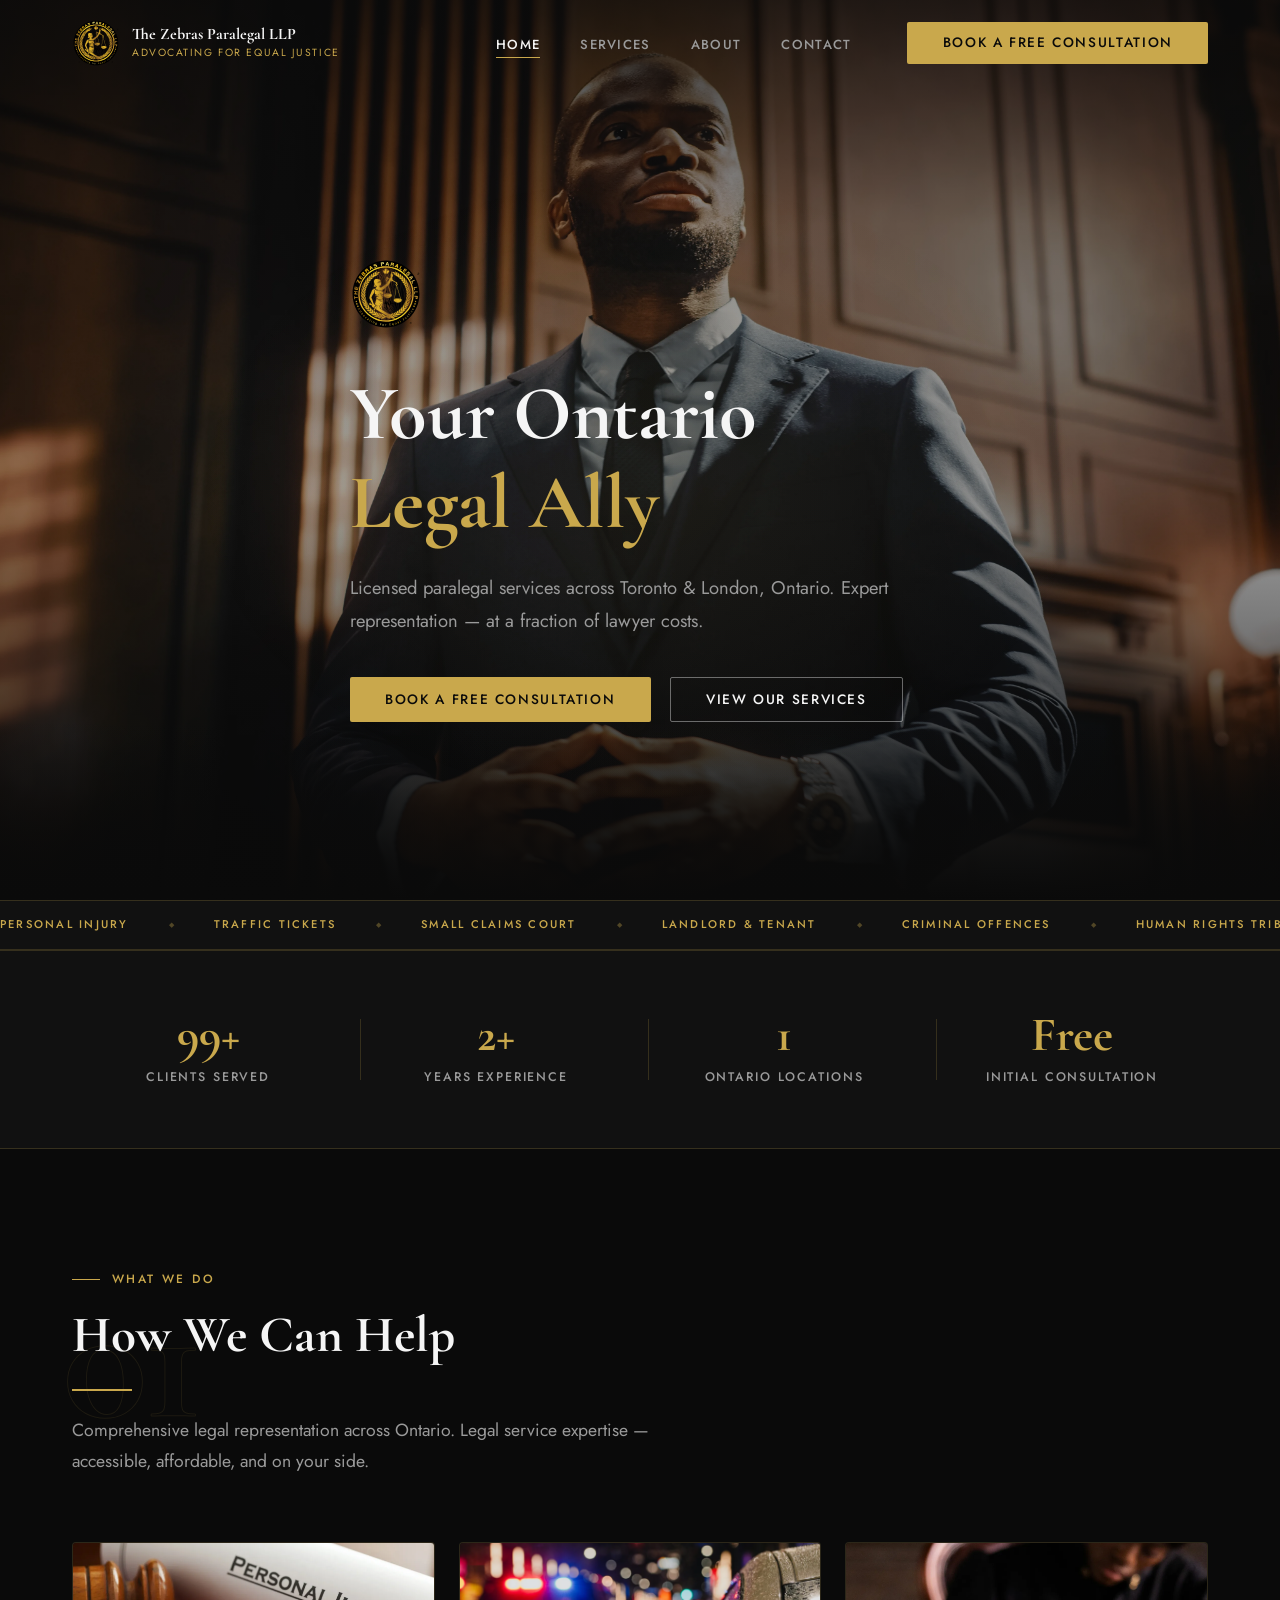
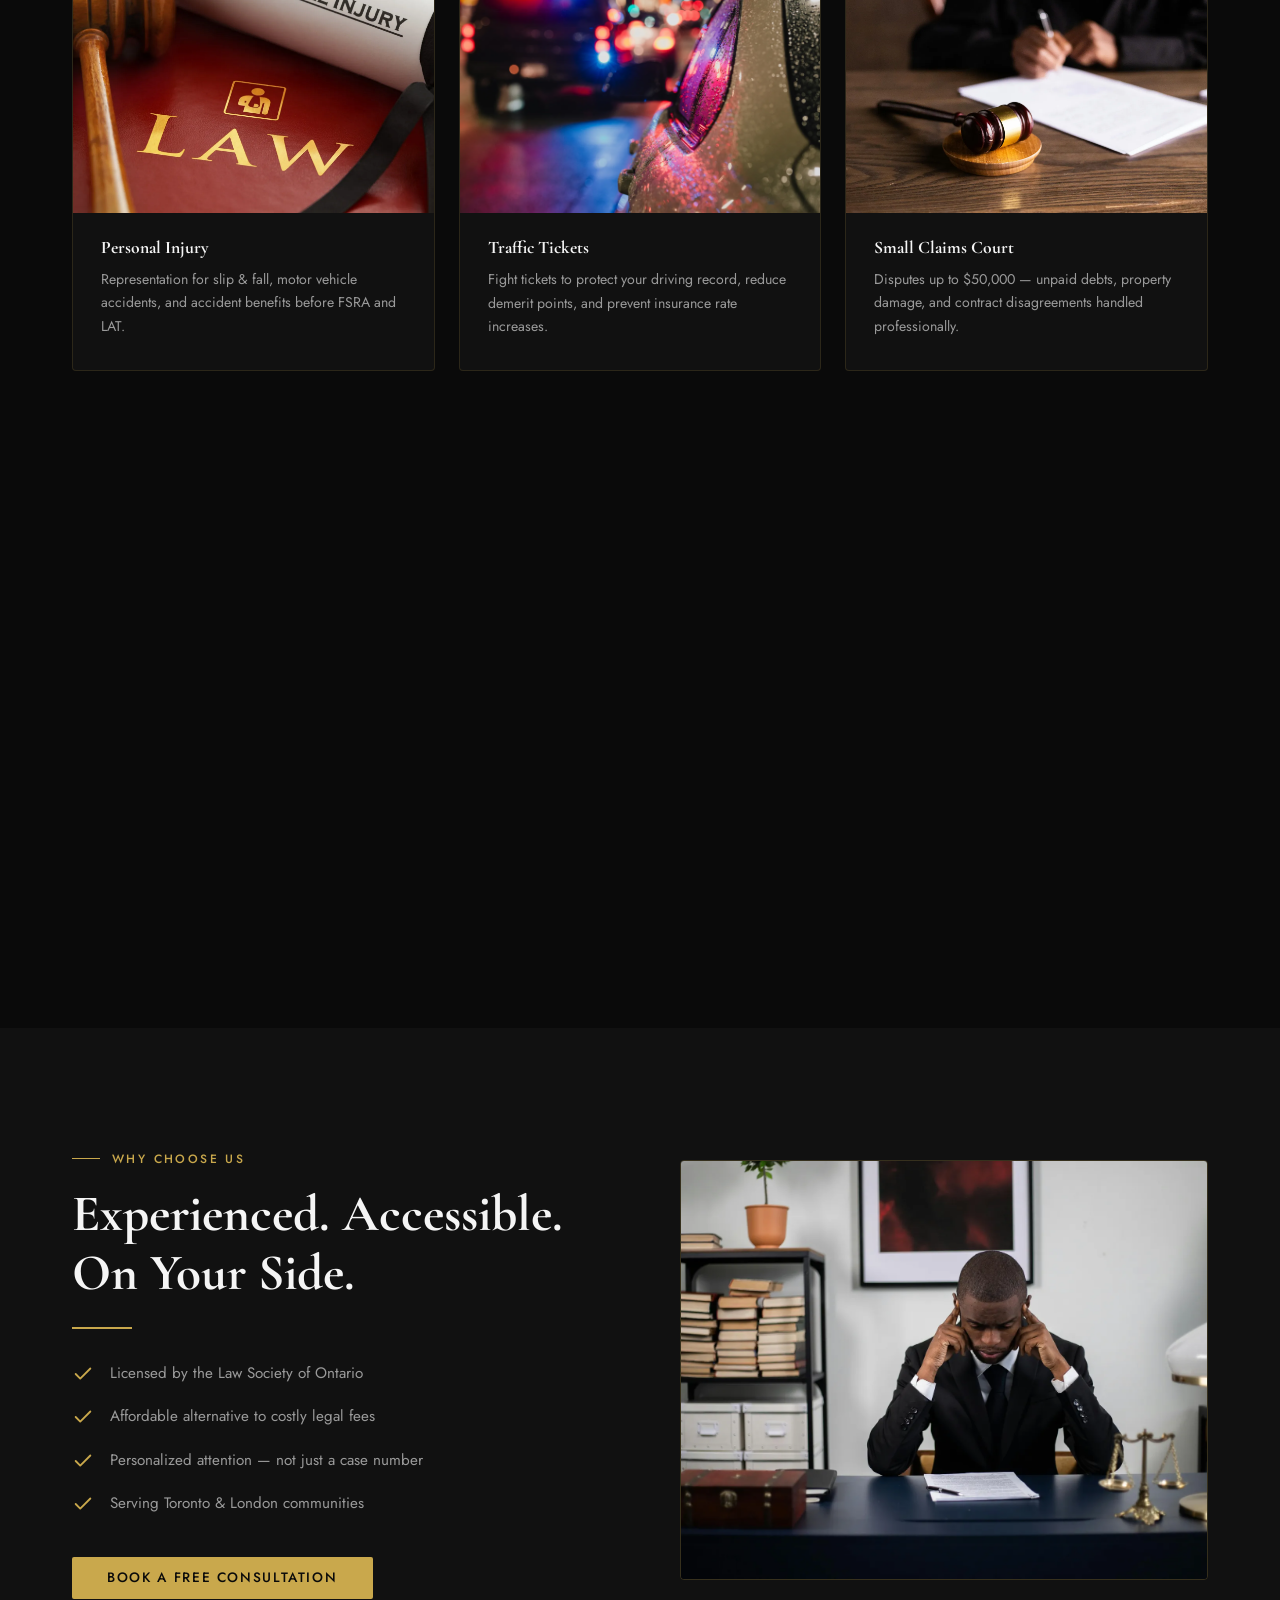
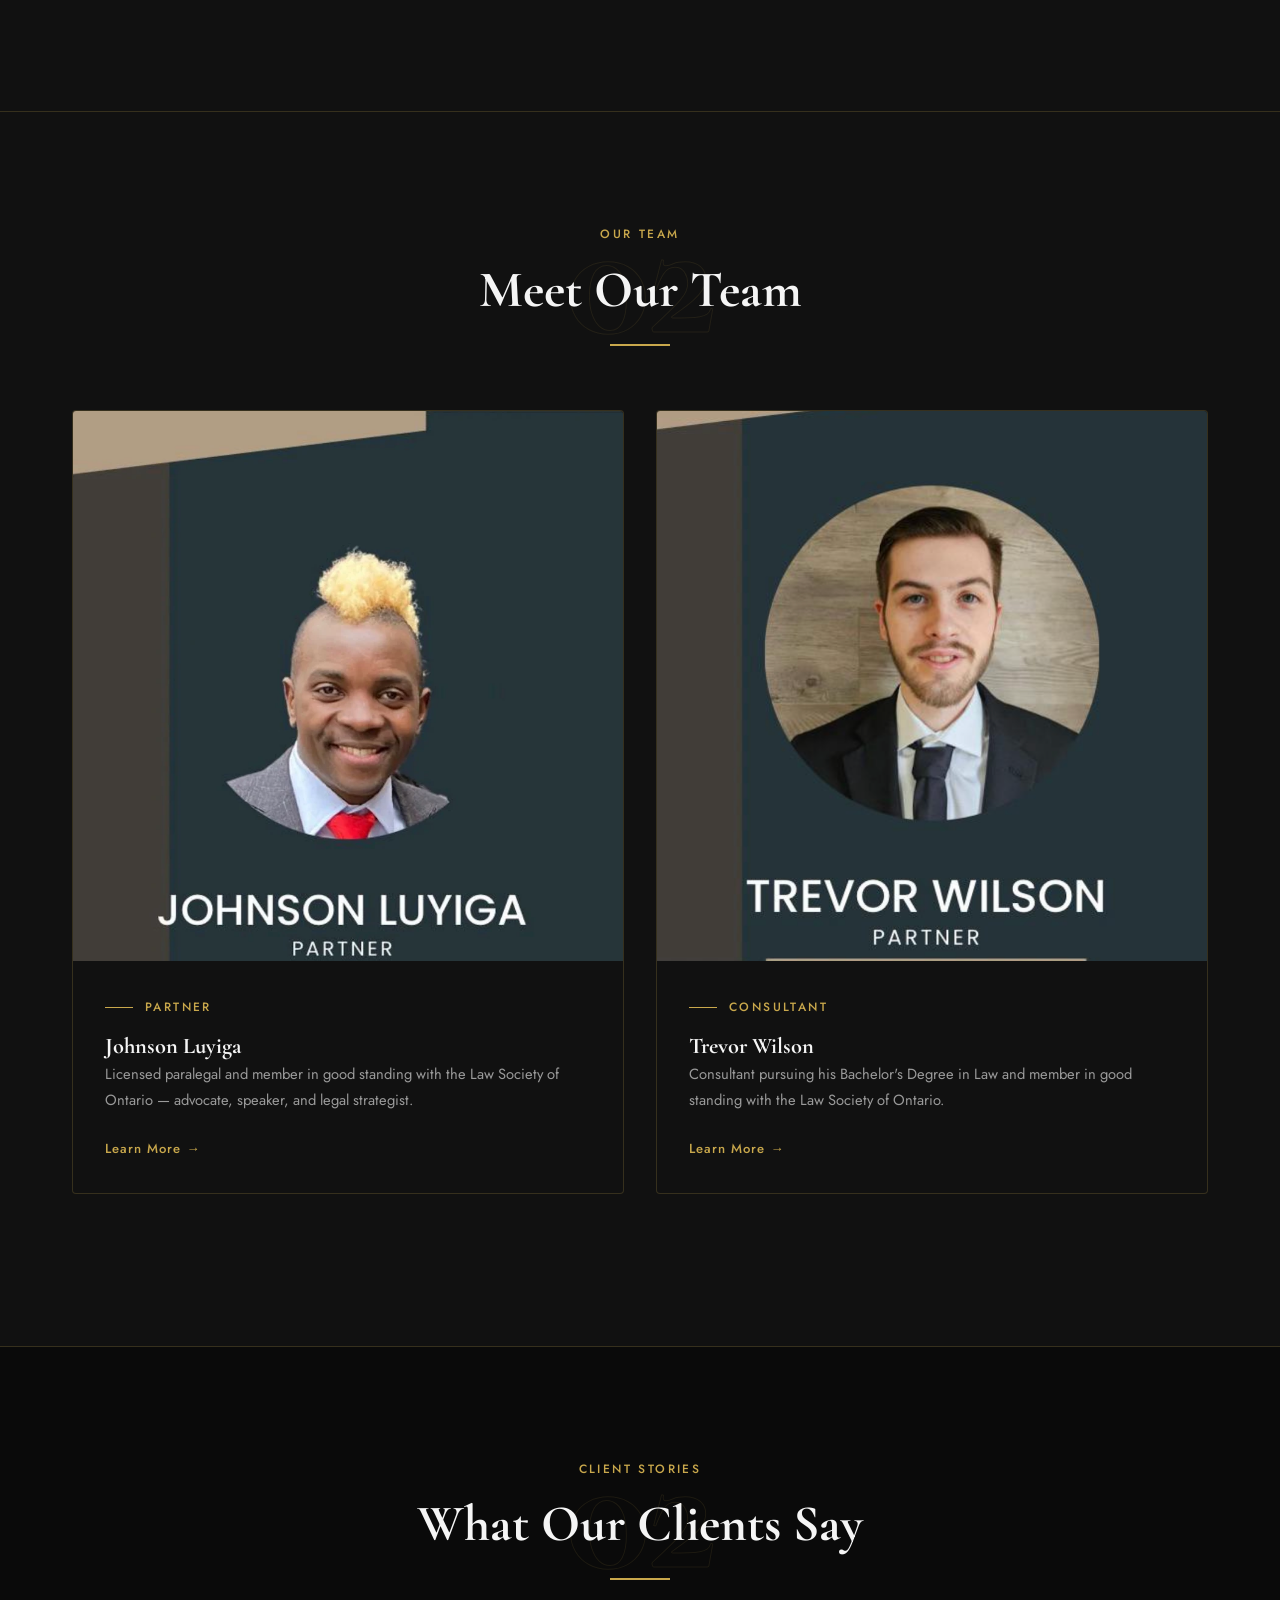
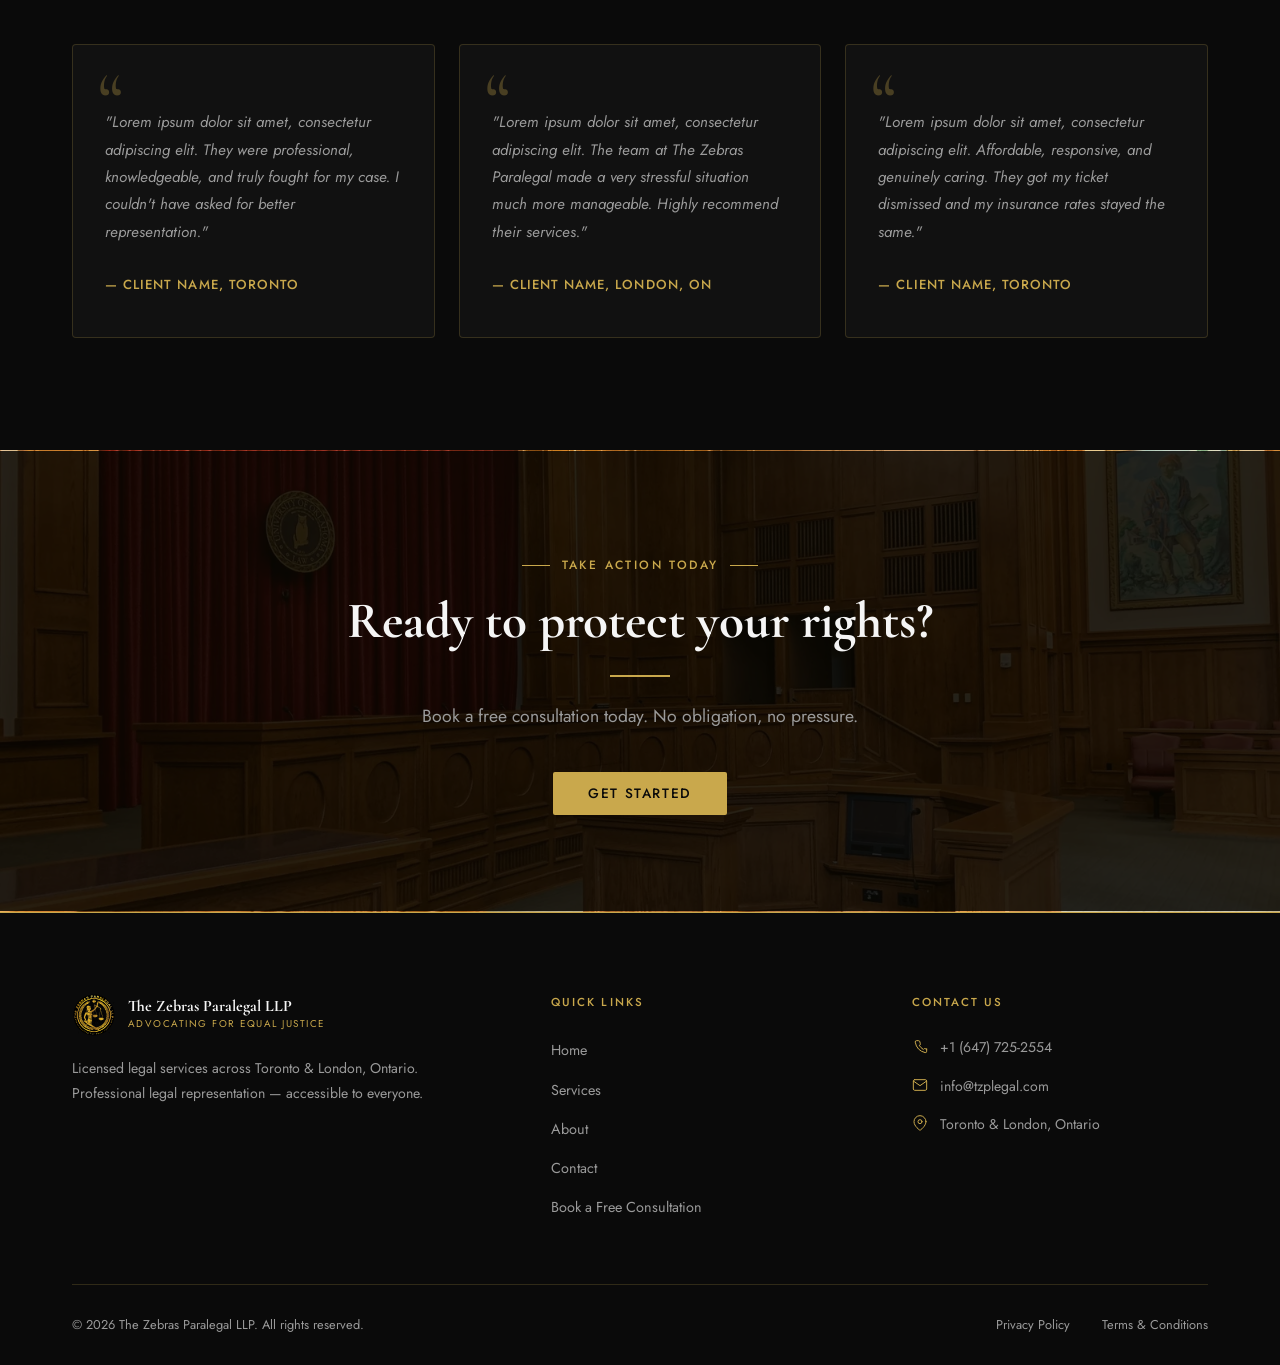
==== commit 675dd684: "Content updates, accessibility fixes, and CSS cleanup - LSO licence number P19861 added to about.htm" ====
--- a/index.html
+++ b/index.html
@@ -20,7 +20,21 @@
       { "@type": "PostalAddress", "addressLocality": "London", "addressRegion": "ON", "addressCountry": "CA" }
     ],
     "areaServed": ["Toronto, Ontario", "London, Ontario"],
-    "priceRange": "$$"
+    "priceRange": "$$",
+    "openingHoursSpecification": [
+      {
+        "@type": "OpeningHoursSpecification",
+        "dayOfWeek": ["Monday", "Tuesday", "Wednesday", "Thursday", "Friday"],
+        "opens": "09:00",
+        "closes": "17:00"
+      },
+      {
+        "@type": "OpeningHoursSpecification",
+        "dayOfWeek": "Saturday",
+        "opens": "10:00",
+        "closes": "15:00"
+      }
+    ]
   }
   </script>
   <link rel="stylesheet" href="styles.css" />
@@ -113,7 +127,6 @@
   <section class="stats-section zebra-bg">
     <div class="container">
       <div class="stats-grid">
-        <!-- TODO: Replace with real numbers -->
         <div class="stat-item fade-up">
           <span class="stat-number" data-target="100" data-suffix="+">0</span>
           <span class="stat-label">Clients Served</span>
@@ -362,7 +375,7 @@
               <div class="footer-logo-tag">Advocating For Equal Justice</div>
             </div>
           </div>
-          <p class="footer-desc">Licensed paralegal services across Toronto &amp; London, Ontario. Professional legal representation — accessible to everyone.</p>
+          <p class="footer-desc">Licensed legal services across Toronto &amp; London, Ontario. Professional legal representation — accessible to everyone.</p>
         </div>
         <div>
           <div class="footer-col-title">Quick Links</div>
@@ -371,7 +384,7 @@
             <li><a href="services.html">Services</a></li>
             <li><a href="about.html">About</a></li>
             <li><a href="contact.html">Contact</a></li>
-            <li><a href="contact.html">Book a Consultation</a></li>
+            <li><a href="contact.html">Book a Free Consultation</a></li>
           </ul>
         </div>
         <div>
@@ -395,6 +408,7 @@
       <div class="footer-bottom">
         <span class="footer-copyright">&copy; 2026 The Zebras Paralegal LLP. All rights reserved.</span>
         <div class="footer-legal">
+          <!-- TODO: Build privacy policy and terms pages -->
           <a href="https://tzplegal.com/privacy-policy">Privacy Policy</a>
           <a href="https://tzplegal.com/terms-and-conditions">Terms &amp; Conditions</a>
         </div>
--- a/styles.css
+++ b/styles.css
@@ -586,74 +586,6 @@
   margin-bottom: 3rem;
 }
 
-.service-card {
-  background: var(--bg-secondary);
-  border: 1px solid var(--border);
-  border-radius: 4px;
-  padding: 2.5rem 2rem;
-  transition: all 0.3s ease;
-  cursor: default;
-  position: relative;
-  overflow: hidden;
-  isolation: isolate;
-}
-
-.service-card::after {
-  content: '';
-  position: absolute;
-  bottom: 0;
-  left: 0;
-  right: 0;
-  height: 0%;
-  background: linear-gradient(to top, rgba(201, 168, 76, 0.08) 0%, transparent 100%);
-  transition: height 0.4s ease;
-  pointer-events: none;
-  z-index: 0;
-}
-
-.service-card:hover::after {
-  height: 65%;
-}
-
-.service-card > * {
-  position: relative;
-  z-index: 1;
-}
-
-.service-card:hover {
-  border-color: var(--gold);
-  box-shadow: 0 0 32px rgba(201, 168, 76, 0.14);
-  transform: translateY(-3px);
-}
-
-.service-icon {
-  width: 48px;
-  height: 48px;
-  margin-bottom: 1.5rem;
-  color: var(--gold);
-}
-
-.service-icon svg {
-  width: 100%;
-  height: 100%;
-  fill: none;
-  stroke: var(--gold);
-  stroke-width: 1.5;
-  stroke-linecap: round;
-  stroke-linejoin: round;
-}
-
-.service-card h3 {
-  font-size: 1.2rem;
-  margin-bottom: 0.6rem;
-  color: var(--white);
-}
-
-.service-card p {
-  font-size: 0.9rem;
-  margin-bottom: 1.2rem;
-  color: var(--muted);
-}
 
 .service-link {
   font-size: 0.82rem;
@@ -674,92 +606,6 @@
   text-align: center;
 }
 
-/* Full services grid (services.html) */
-.services-full-grid {
-  display: grid;
-  grid-template-columns: repeat(2, 1fr);
-  gap: 1.5rem;
-}
-
-.service-card-full {
-  background: var(--bg-secondary);
-  border: 1px solid var(--border);
-  border-radius: 4px;
-  padding: 2.5rem 2rem;
-  transition: all 0.3s ease;
-  position: relative;
-  overflow: hidden;
-  isolation: isolate;
-}
-
-.service-card-full::after {
-  content: '';
-  position: absolute;
-  bottom: 0;
-  left: 0;
-  right: 0;
-  height: 0%;
-  background: linear-gradient(to top, rgba(201, 168, 76, 0.07) 0%, transparent 100%);
-  transition: height 0.4s ease;
-  pointer-events: none;
-  z-index: 0;
-}
-
-.service-card-full:hover::after {
-  height: 65%;
-}
-
-.service-card-full > * {
-  position: relative;
-  z-index: 1;
-}
-
-.service-card-full:hover {
-  border-color: var(--gold);
-  box-shadow: 0 0 28px rgba(201, 168, 76, 0.12);
-  transform: translateY(-3px);
-}
-
-.service-card-full h3 {
-  font-size: 1.3rem;
-  color: var(--gold);
-  margin-bottom: 0.75rem;
-  margin-top: 1rem;
-}
-
-.service-card-full p {
-  font-size: 0.92rem;
-  line-height: 1.8;
-  margin-bottom: 1.5rem;
-}
-
-.service-card-full .service-link {
-  font-size: 0.82rem;
-}
-
-.service-card-featured {
-  grid-column: 1 / -1;
-  display: grid;
-  grid-template-columns: auto 1fr;
-  align-items: start;
-  gap: 0 2.5rem;
-  padding: 3rem 2.5rem;
-  background: linear-gradient(135deg, var(--bg-secondary) 0%, rgba(17,17,17,0.9) 100%);
-  border-color: rgba(201, 168, 76, 0.3);
-}
-
-.service-card-featured .service-icon {
-  grid-row: 1 / 3;
-  width: 56px;
-  height: 56px;
-  margin-bottom: 0;
-  margin-top: 0.25rem;
-}
-
-.service-card-featured h3 {
-  font-size: 1.55rem;
-  align-self: end;
-}
 
 /* ============================================
    WHY CHOOSE US
@@ -983,44 +829,6 @@
 /* ============================================
    ABOUT PAGE
    ============================================ */
-.story-grid {
-  display: grid;
-  grid-template-columns: 1fr 1.5fr;
-  gap: 5rem;
-  align-items: start;
-}
-
-.photo-placeholder {
-  aspect-ratio: 3/4;
-  background: var(--bg-secondary);
-  border: 1px solid var(--border);
-  border-radius: 4px;
-  display: flex;
-  align-items: center;
-  justify-content: center;
-  flex-direction: column;
-  gap: 1rem;
-  color: var(--muted);
-  font-size: 0.85rem;
-  letter-spacing: 0.1em;
-  text-transform: uppercase;
-}
-
-.photo-placeholder svg {
-  width: 48px;
-  height: 48px;
-  stroke: var(--border);
-  fill: none;
-  stroke-width: 1;
-}
-
-.story-text h2 {
-  margin-bottom: 1rem;
-}
-
-.story-text p {
-  margin-bottom: 1.2rem;
-}
 
 .credentials-panel {
   background: var(--bg-secondary);
@@ -1064,68 +872,6 @@
   gap: 1.5rem;
 }
 
-.value-card {
-  background: var(--bg-secondary);
-  border: 1px solid var(--border);
-  border-radius: 4px;
-  padding: 2.5rem 2rem;
-  transition: all 0.3s ease;
-  position: relative;
-  overflow: hidden;
-  isolation: isolate;
-}
-
-.value-card::after {
-  content: '';
-  position: absolute;
-  bottom: 0;
-  left: 0;
-  right: 0;
-  height: 0%;
-  background: linear-gradient(to top, rgba(201, 168, 76, 0.07) 0%, transparent 100%);
-  transition: height 0.4s ease;
-  pointer-events: none;
-  z-index: 0;
-}
-
-.value-card:hover::after {
-  height: 65%;
-}
-
-.value-card > * {
-  position: relative;
-  z-index: 1;
-}
-
-.value-card:hover {
-  border-color: var(--gold);
-  transform: translateY(-3px);
-}
-
-.value-icon {
-  width: 44px;
-  height: 44px;
-  margin-bottom: 1.5rem;
-}
-
-.value-icon svg {
-  width: 100%;
-  height: 100%;
-  stroke: var(--gold);
-  fill: none;
-  stroke-width: 1.5;
-  stroke-linecap: round;
-  stroke-linejoin: round;
-}
-
-.value-card h3 {
-  font-size: 1.2rem;
-  margin-bottom: 0.75rem;
-}
-
-.value-card p {
-  font-size: 0.9rem;
-}
 
 /* ============================================
    CONTACT PAGE
@@ -1780,14 +1526,6 @@
 
   /* Services */
   .services-grid { grid-template-columns: 1fr; }
-  .services-full-grid { grid-template-columns: 1fr; }
-  .service-card-featured {
-    grid-template-columns: 1fr;
-  }
-  .service-card-featured .service-icon {
-    grid-row: auto;
-    margin-bottom: 1rem;
-  }
 
   /* Why */
   .why-grid { grid-template-columns: 1fr; gap: 3rem; }
@@ -1797,7 +1535,6 @@
   .testimonials-grid { grid-template-columns: 1fr; }
 
   /* About */
-  .story-grid { grid-template-columns: 1fr; gap: 3rem; }
   .credentials-list { grid-template-columns: 1fr; }
   .values-grid { grid-template-columns: 1fr; }
 
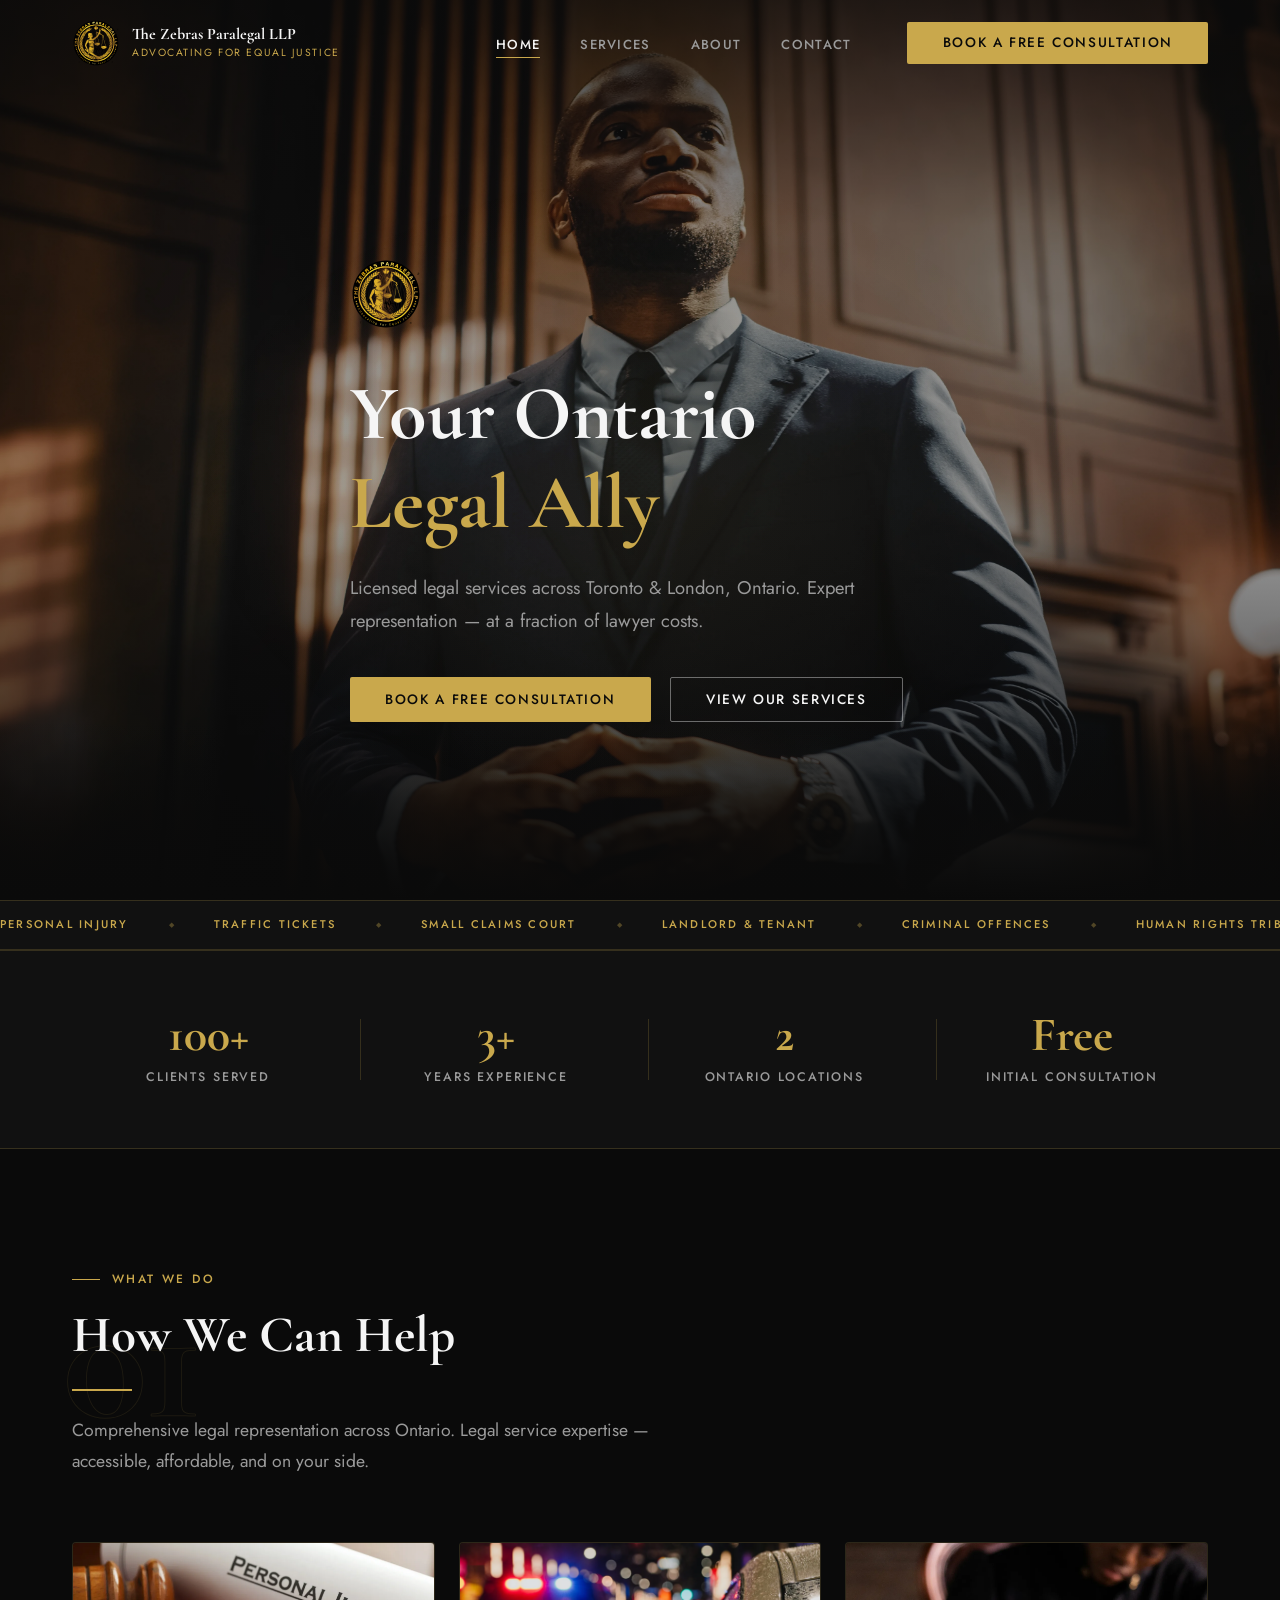
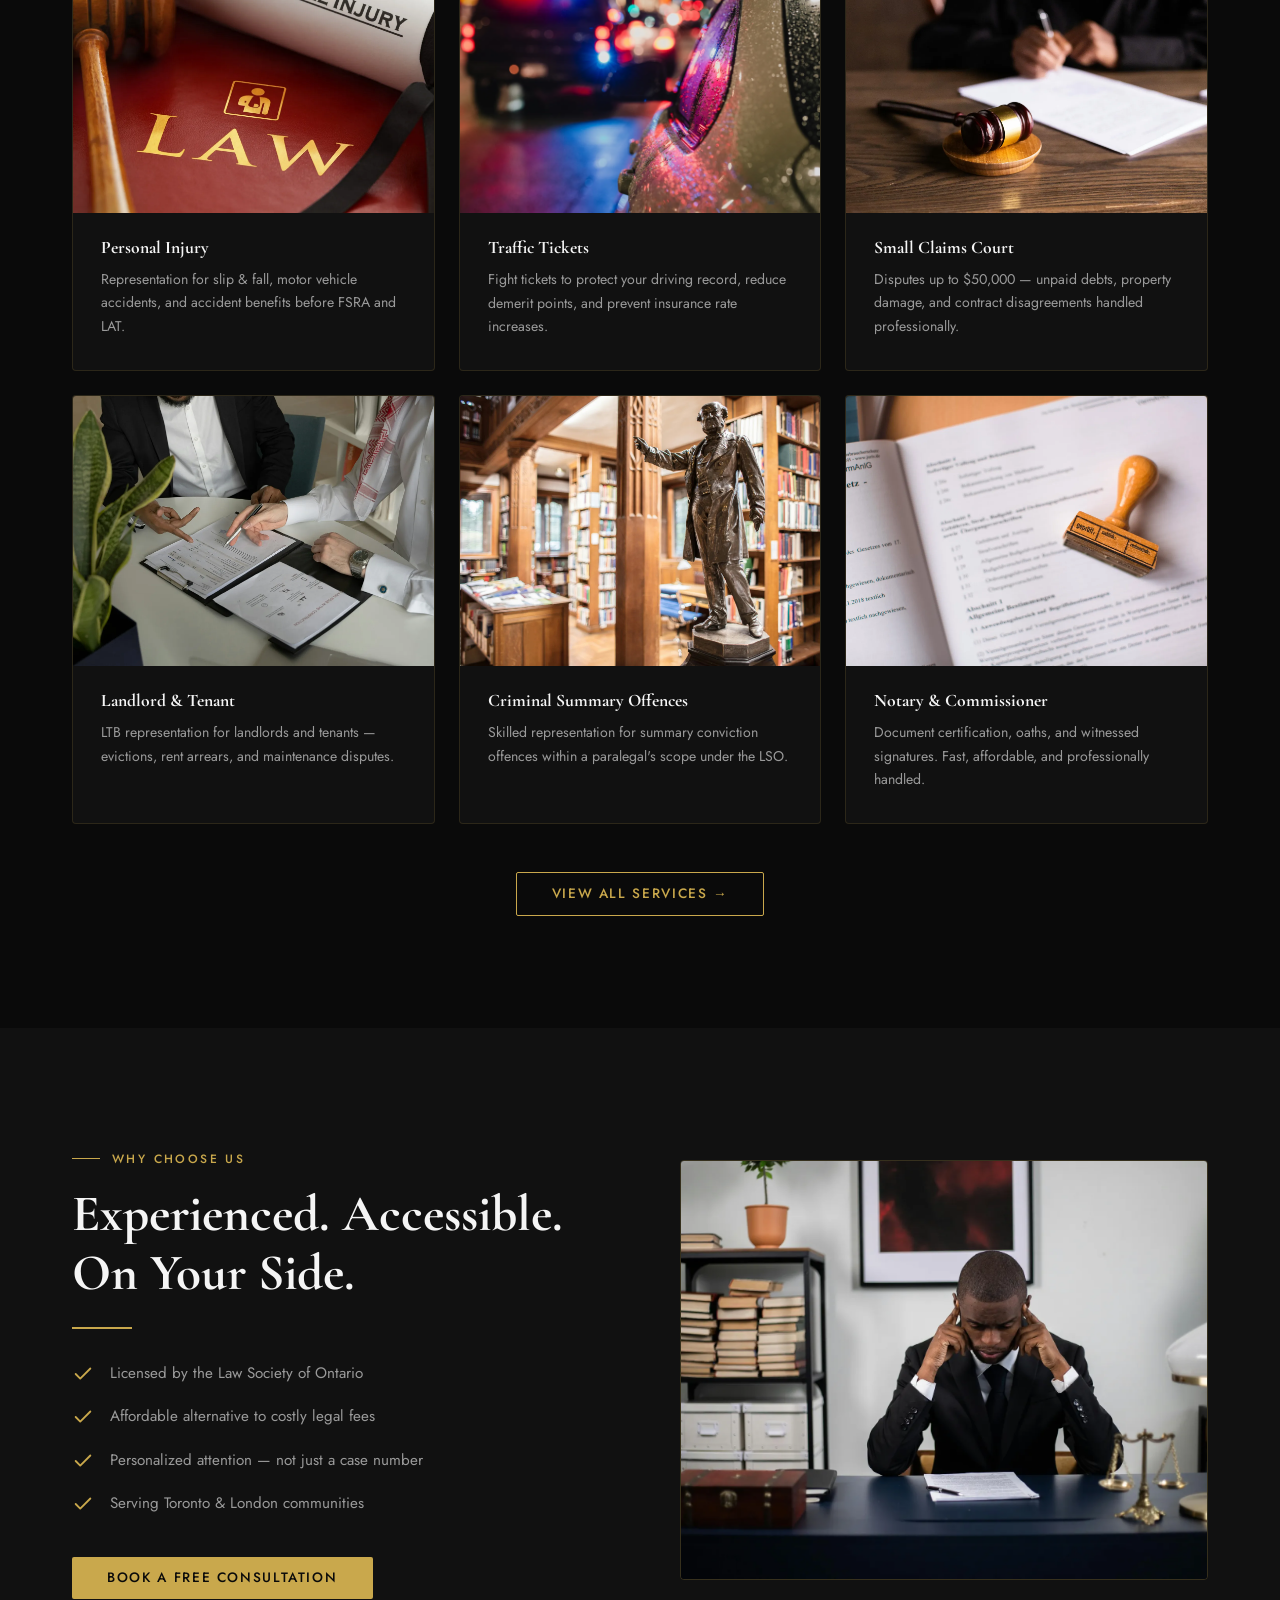
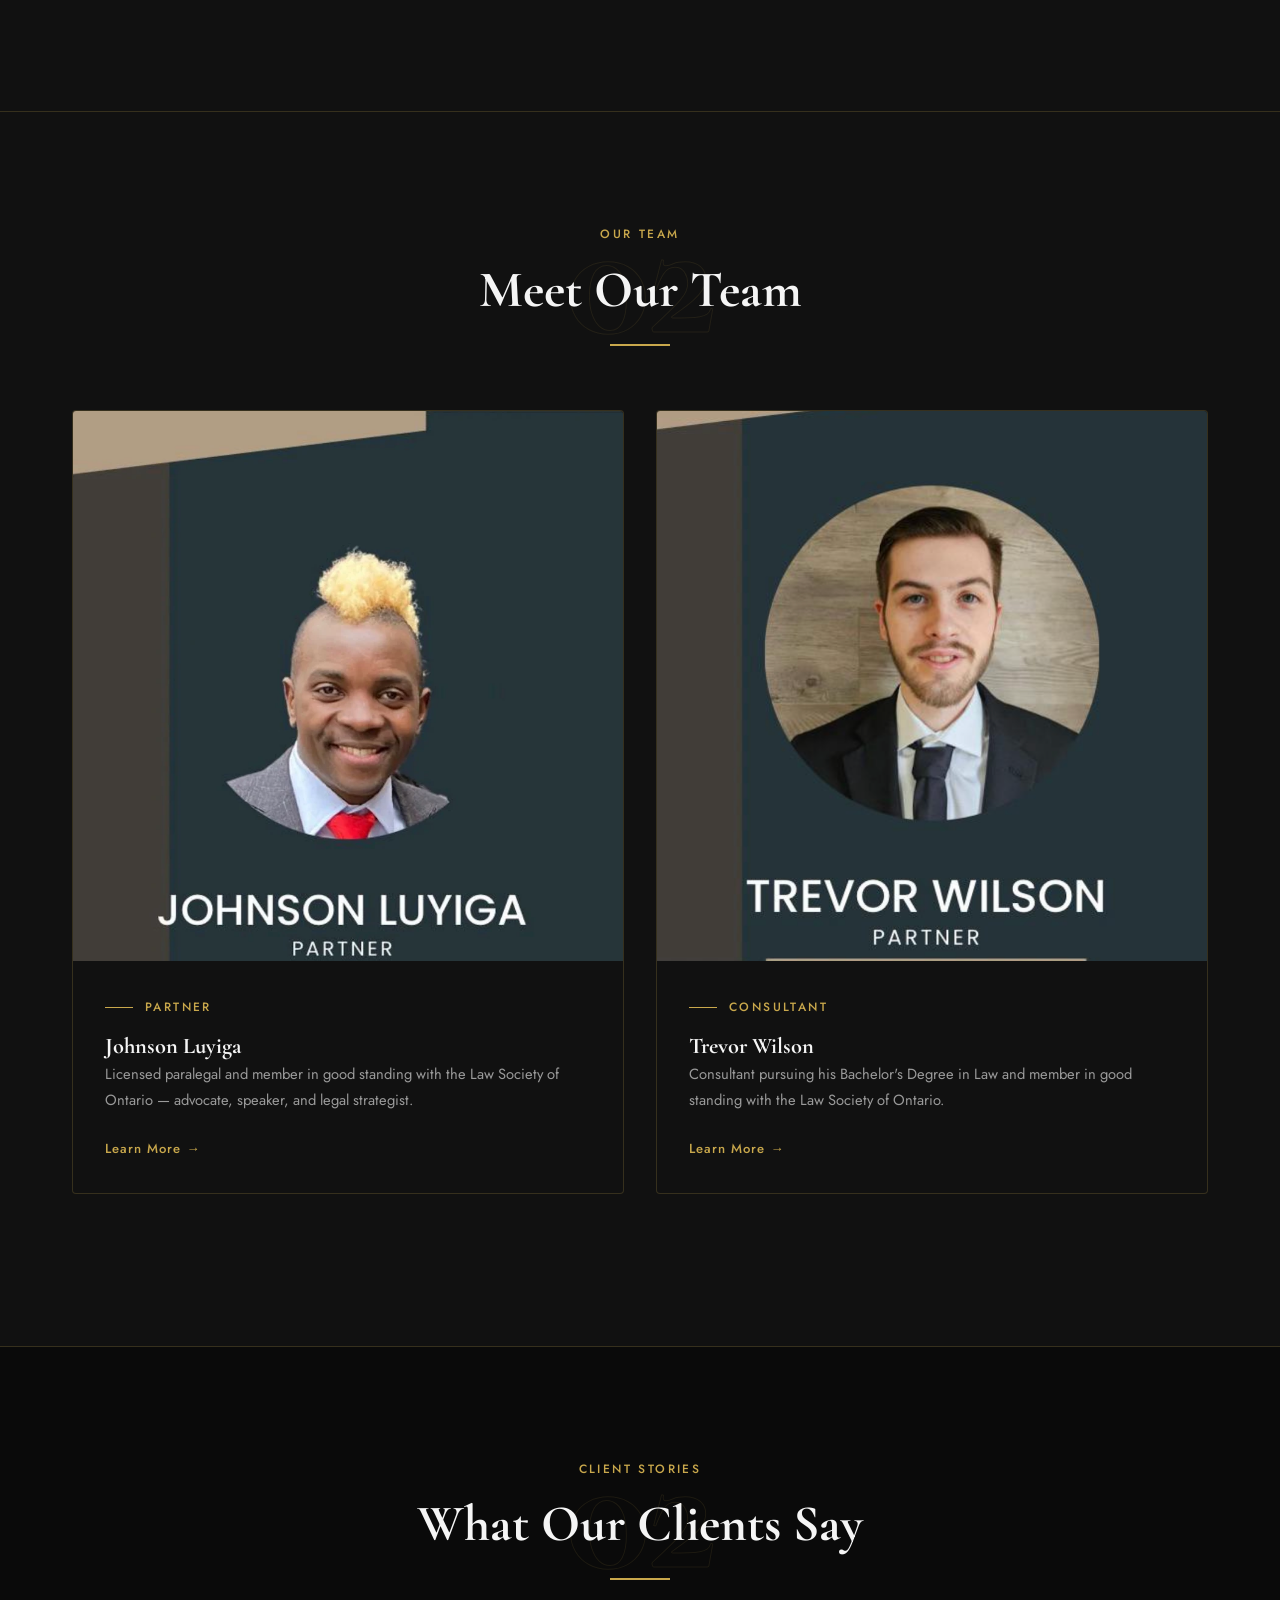
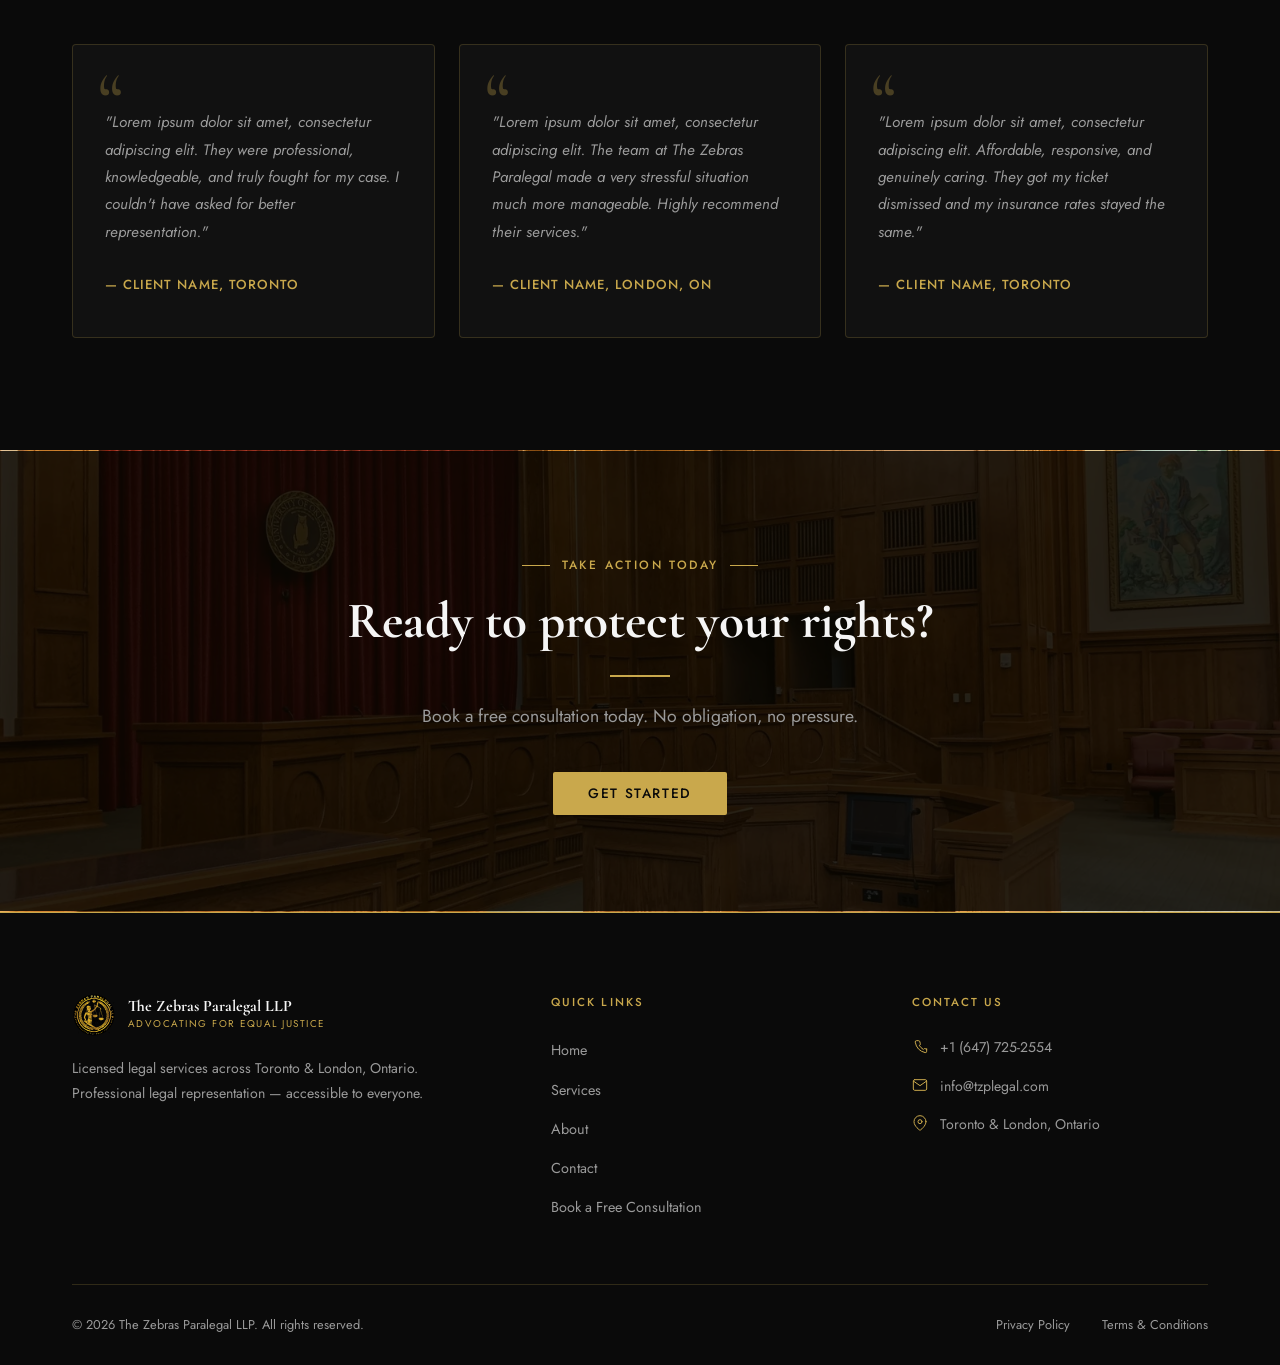
==== commit 55217f72: "Replace descriptive 'paralegal' with 'legal' across site copy and metadata Updates page titles, meta" ====
--- a/index.html
+++ b/index.html
@@ -3,15 +3,15 @@
 <head>
   <meta charset="UTF-8" />
   <meta name="viewport" content="width=device-width, initial-scale=1.0" />
-  <title>Toronto &amp; London Paralegal Services | The Zebras Paralegal LLP</title>
-  <meta name="description" content="Licensed paralegal services in Toronto &amp; London, Ontario. Traffic tickets, Small Claims, LTB, Personal Injury &amp; more. Free consultation — call (647) 725-2554." />
+  <title>Toronto &amp; London Legal Services | The Zebras Paralegal LLP</title>
+  <meta name="description" content="Licensed legal services in Toronto &amp; London, Ontario. Traffic tickets, Small Claims, LTB, Personal Injury &amp; more. Free consultation — call (647) 725-2554." />
   <link rel="icon" type="image/svg+xml" href="images/z_new_2.svg" />
   <script type="application/ld+json">
   {
     "@context": "https://schema.org",
     "@type": "LegalService",
     "name": "The Zebras Paralegal LLP",
-    "description": "Licensed paralegal services across Toronto and London, Ontario.",
+    "description": "Licensed legal services across Toronto and London, Ontario.",
     "url": "https://tzplegal.com",
     "telephone": "+16477252554",
     "email": "info@tzplegal.com",
@@ -88,7 +88,7 @@
       <div class="hero-content">
         <img src="images/z_new_2.svg" alt="The Zebras Paralegal LLP" class="hero-logo" />
         <h1>Your Ontario<br /><span class="gold">Legal Ally</span></h1>
-        <p class="hero-sub">Licensed paralegal services across Toronto &amp; London, Ontario. Expert representation — at a fraction of lawyer costs.</p>
+        <p class="hero-sub">Licensed legal services across Toronto &amp; London, Ontario. Expert representation — at a fraction of lawyer costs.</p>
         <div class="hero-btns">
           <a href="contact.html" class="btn btn-gold">Book a Free Consultation</a>
           <a href="services.html" class="btn btn-outline">View Our Services</a>
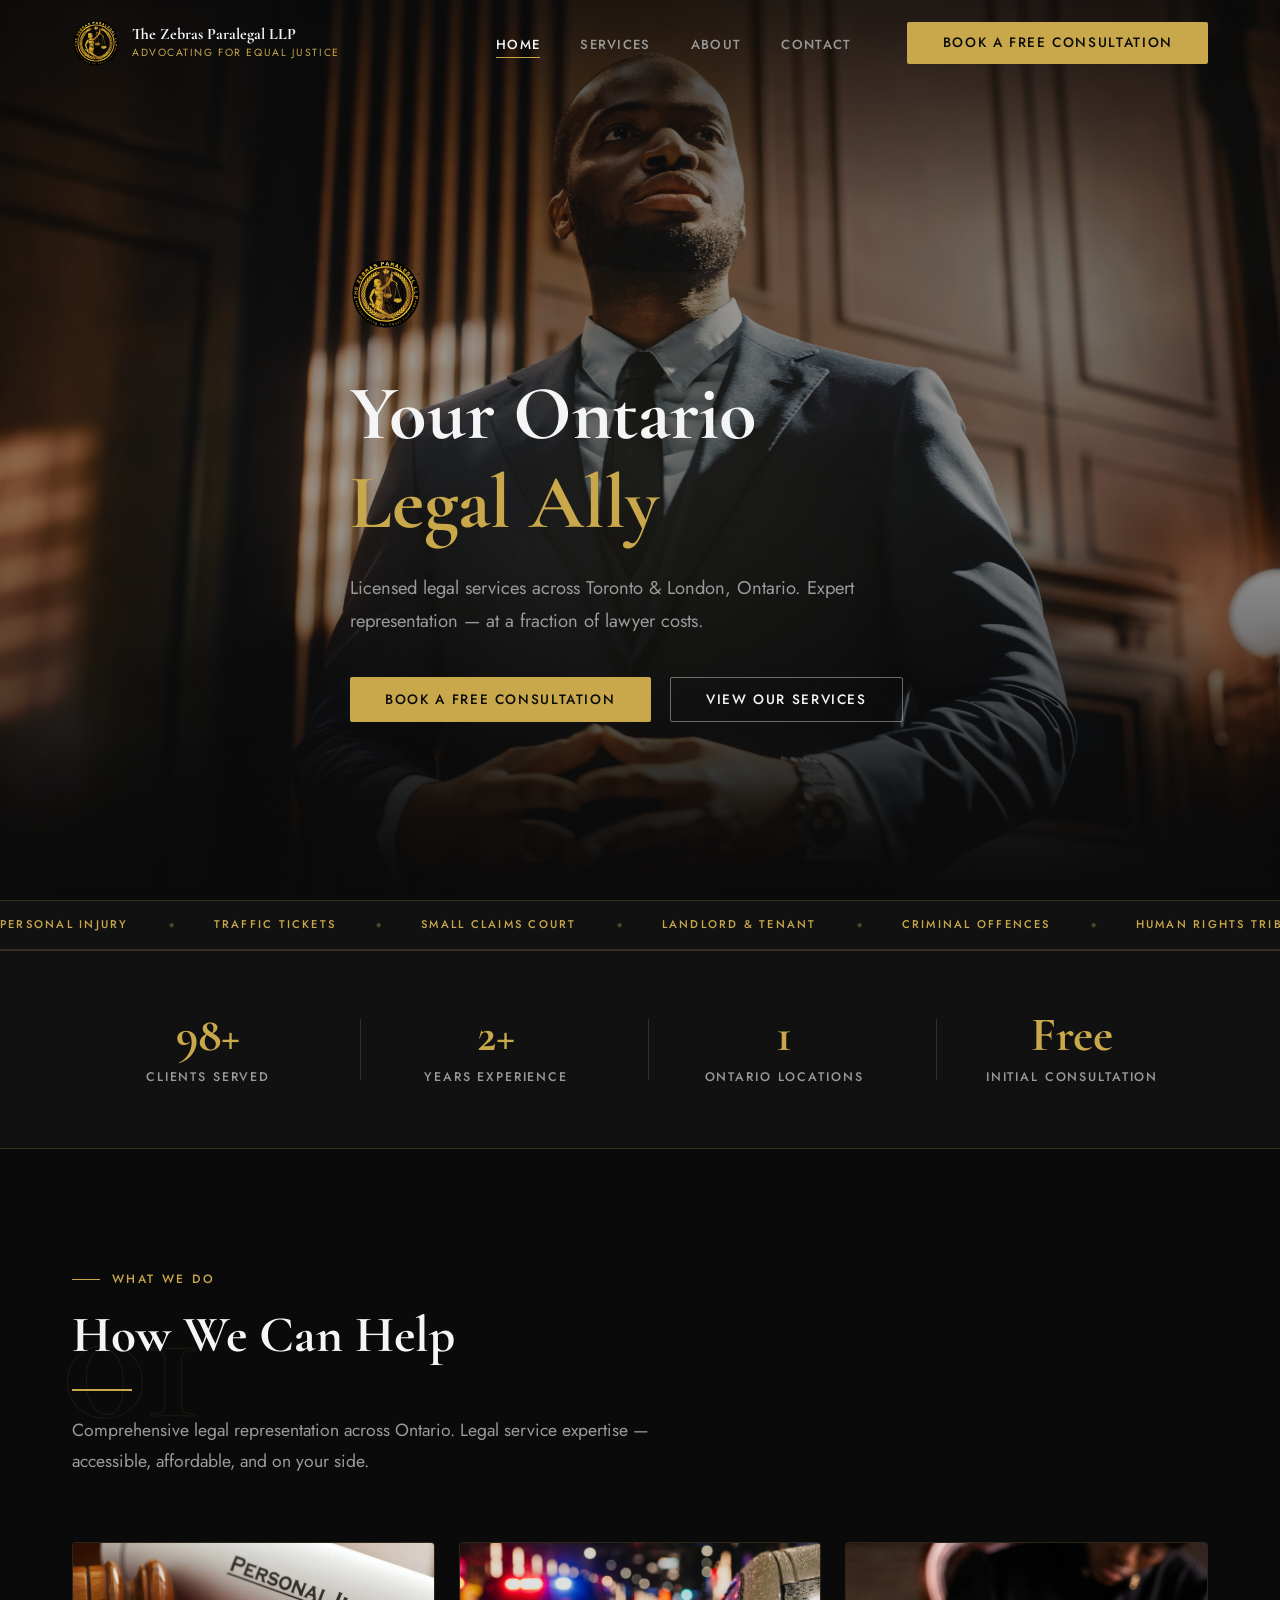
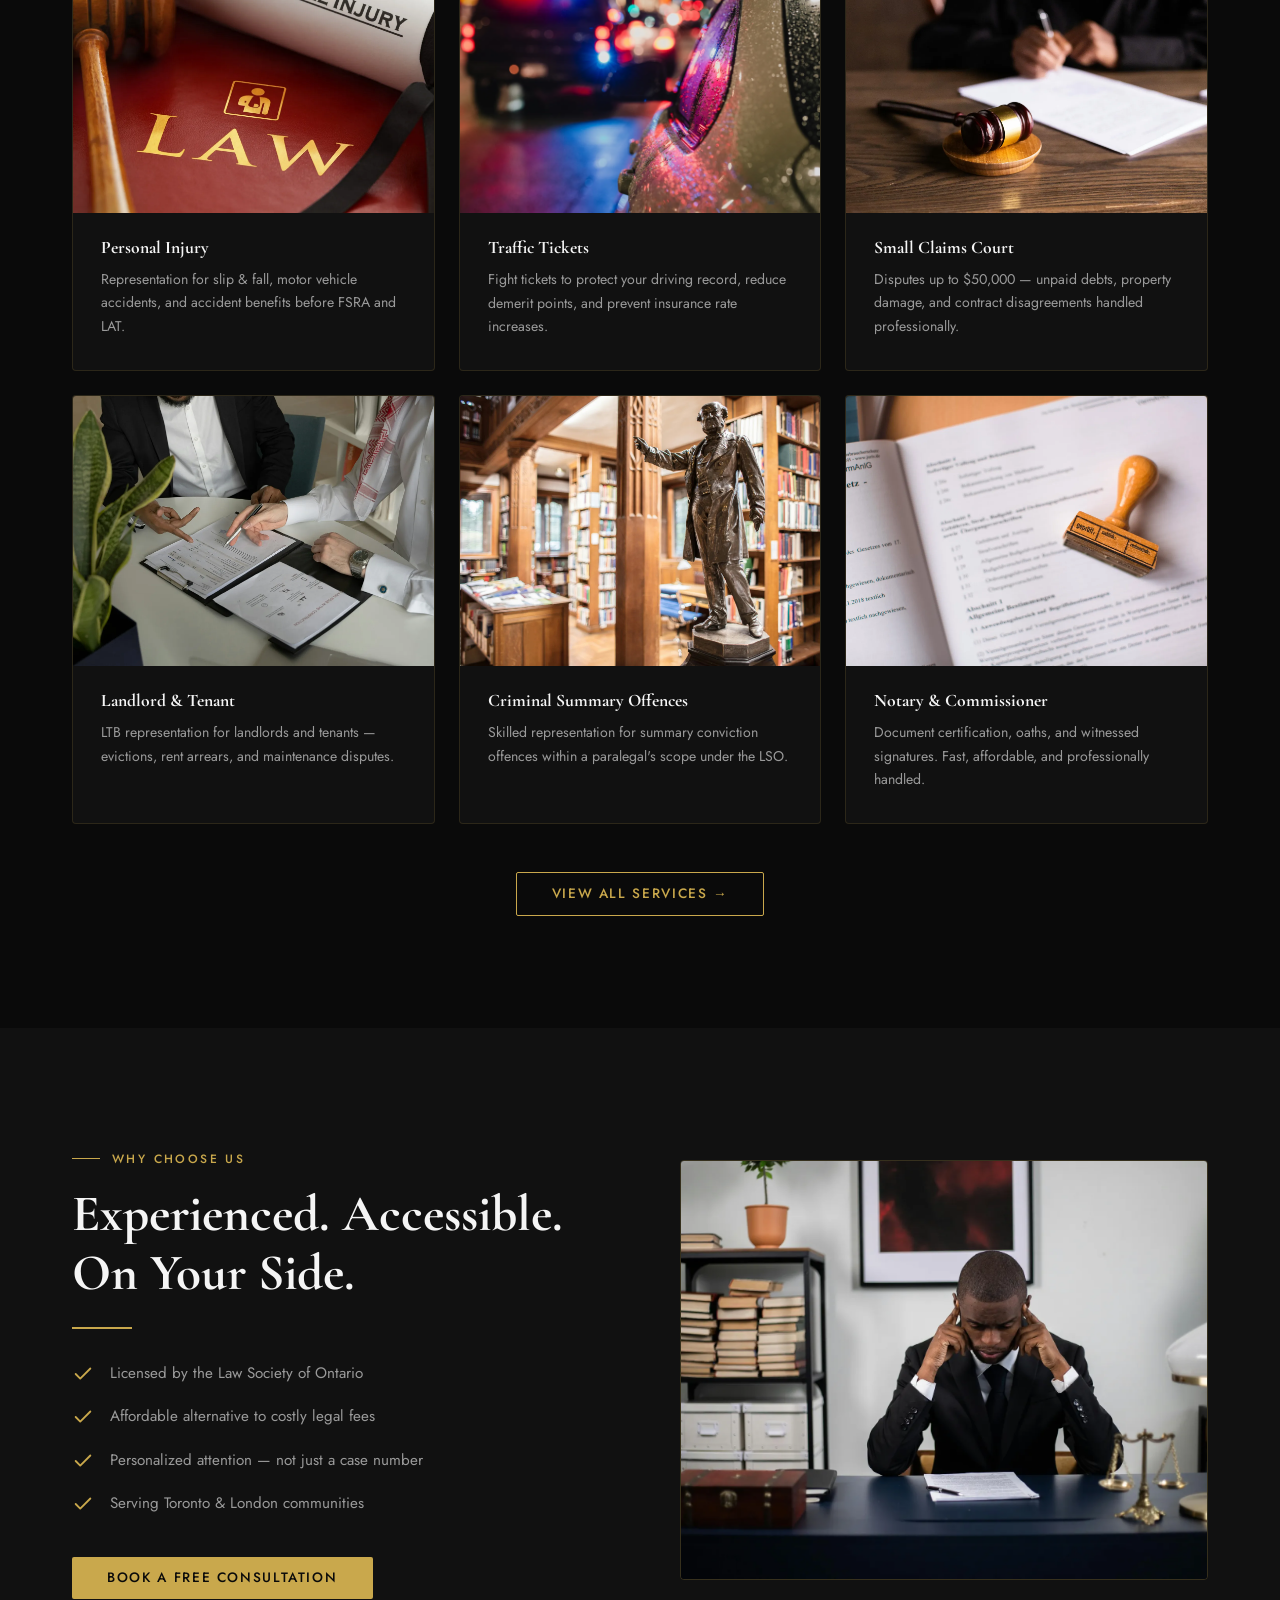
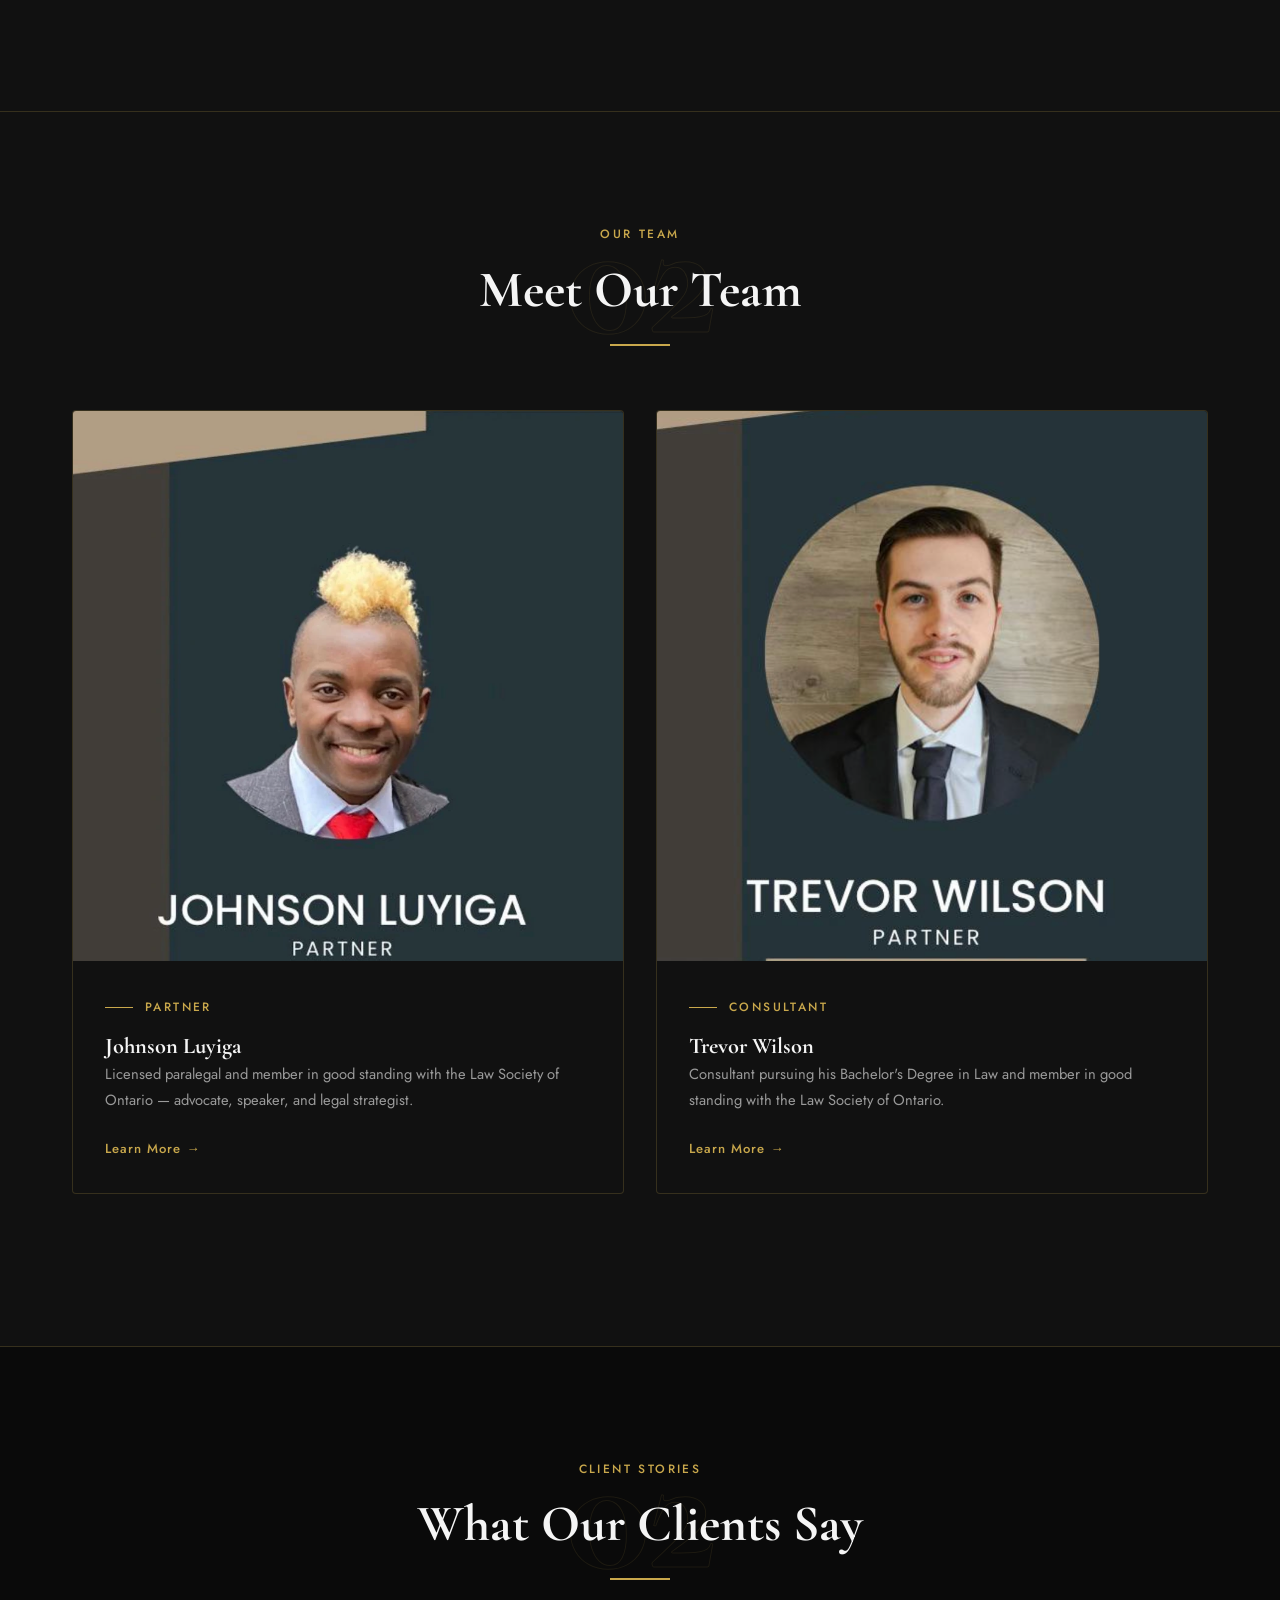
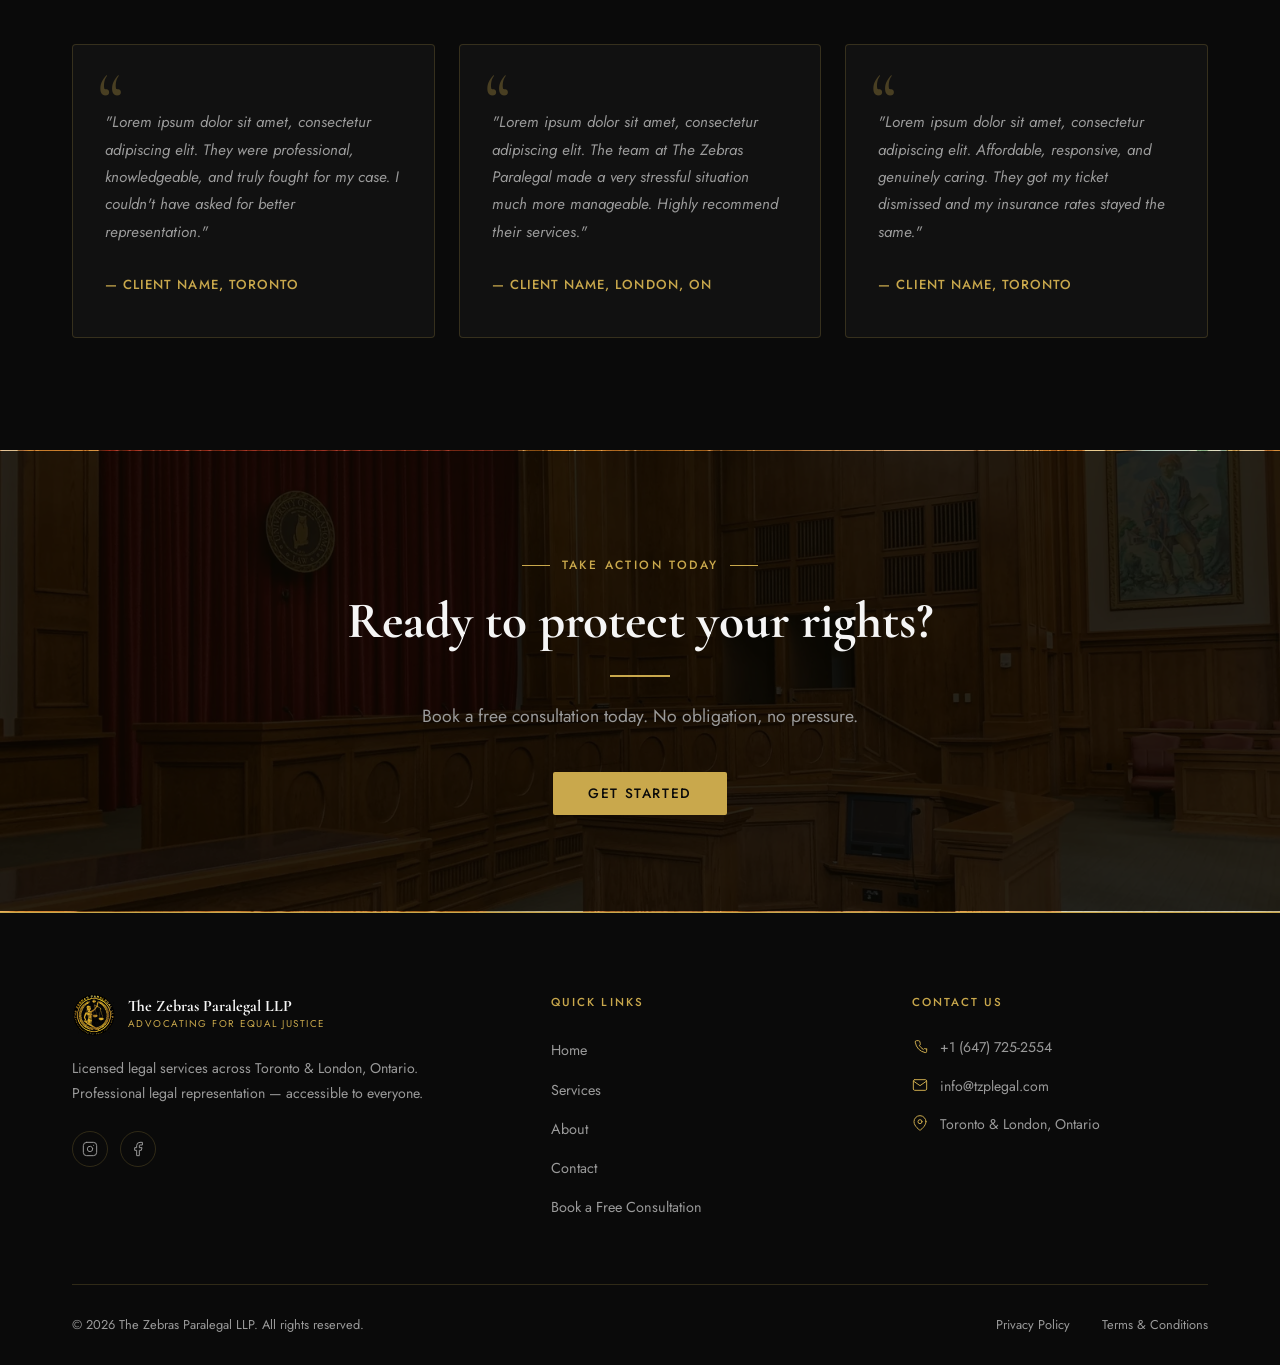
==== commit e9c453c7: "Add Instagram and Facebook social links to footer on all pages Co-Authored-By: Claude Sonnet 4.6 <no" ====
--- a/index.html
+++ b/index.html
@@ -376,6 +376,14 @@
             </div>
           </div>
           <p class="footer-desc">Licensed legal services across Toronto &amp; London, Ontario. Professional legal representation — accessible to everyone.</p>
+          <div class="footer-social">
+            <a href="https://www.instagram.com/thezebraslegalllp" target="_blank" rel="noopener noreferrer" aria-label="Follow us on Instagram">
+              <svg viewBox="0 0 24 24"><rect x="2" y="2" width="20" height="20" rx="5" ry="5"/><path d="M16 11.37A4 4 0 1 1 12.63 8 4 4 0 0 1 16 11.37z"/><line x1="17.5" y1="6.5" x2="17.51" y2="6.5"/></svg>
+            </a>
+            <a href="https://www.facebook.com/share/1JpXYpx6N8/?mibextid=wwXIfr" target="_blank" rel="noopener noreferrer" aria-label="Follow us on Facebook">
+              <svg viewBox="0 0 24 24"><path d="M18 2h-3a5 5 0 0 0-5 5v3H7v4h3v8h4v-8h3l1-4h-4V7a1 1 0 0 1 1-1h3z"/></svg>
+            </a>
+          </div>
         </div>
         <div>
           <div class="footer-col-title">Quick Links</div>
--- a/styles.css
+++ b/styles.css
@@ -1128,6 +1128,39 @@
   margin-bottom: 0;
 }
 
+.footer-social {
+  display: flex;
+  gap: 0.75rem;
+  margin-top: 1.5rem;
+}
+
+.footer-social a {
+  display: flex;
+  align-items: center;
+  justify-content: center;
+  width: 36px;
+  height: 36px;
+  border: 1px solid var(--border);
+  border-radius: 50%;
+  color: var(--muted);
+  transition: border-color 0.2s, color 0.2s;
+}
+
+.footer-social a:hover {
+  border-color: var(--gold);
+  color: var(--gold);
+}
+
+.footer-social svg {
+  width: 16px;
+  height: 16px;
+  fill: none;
+  stroke: currentColor;
+  stroke-width: 1.5;
+  stroke-linecap: round;
+  stroke-linejoin: round;
+}
+
 .footer-col-title {
   font-family: var(--font-body);
   font-size: 0.72rem;
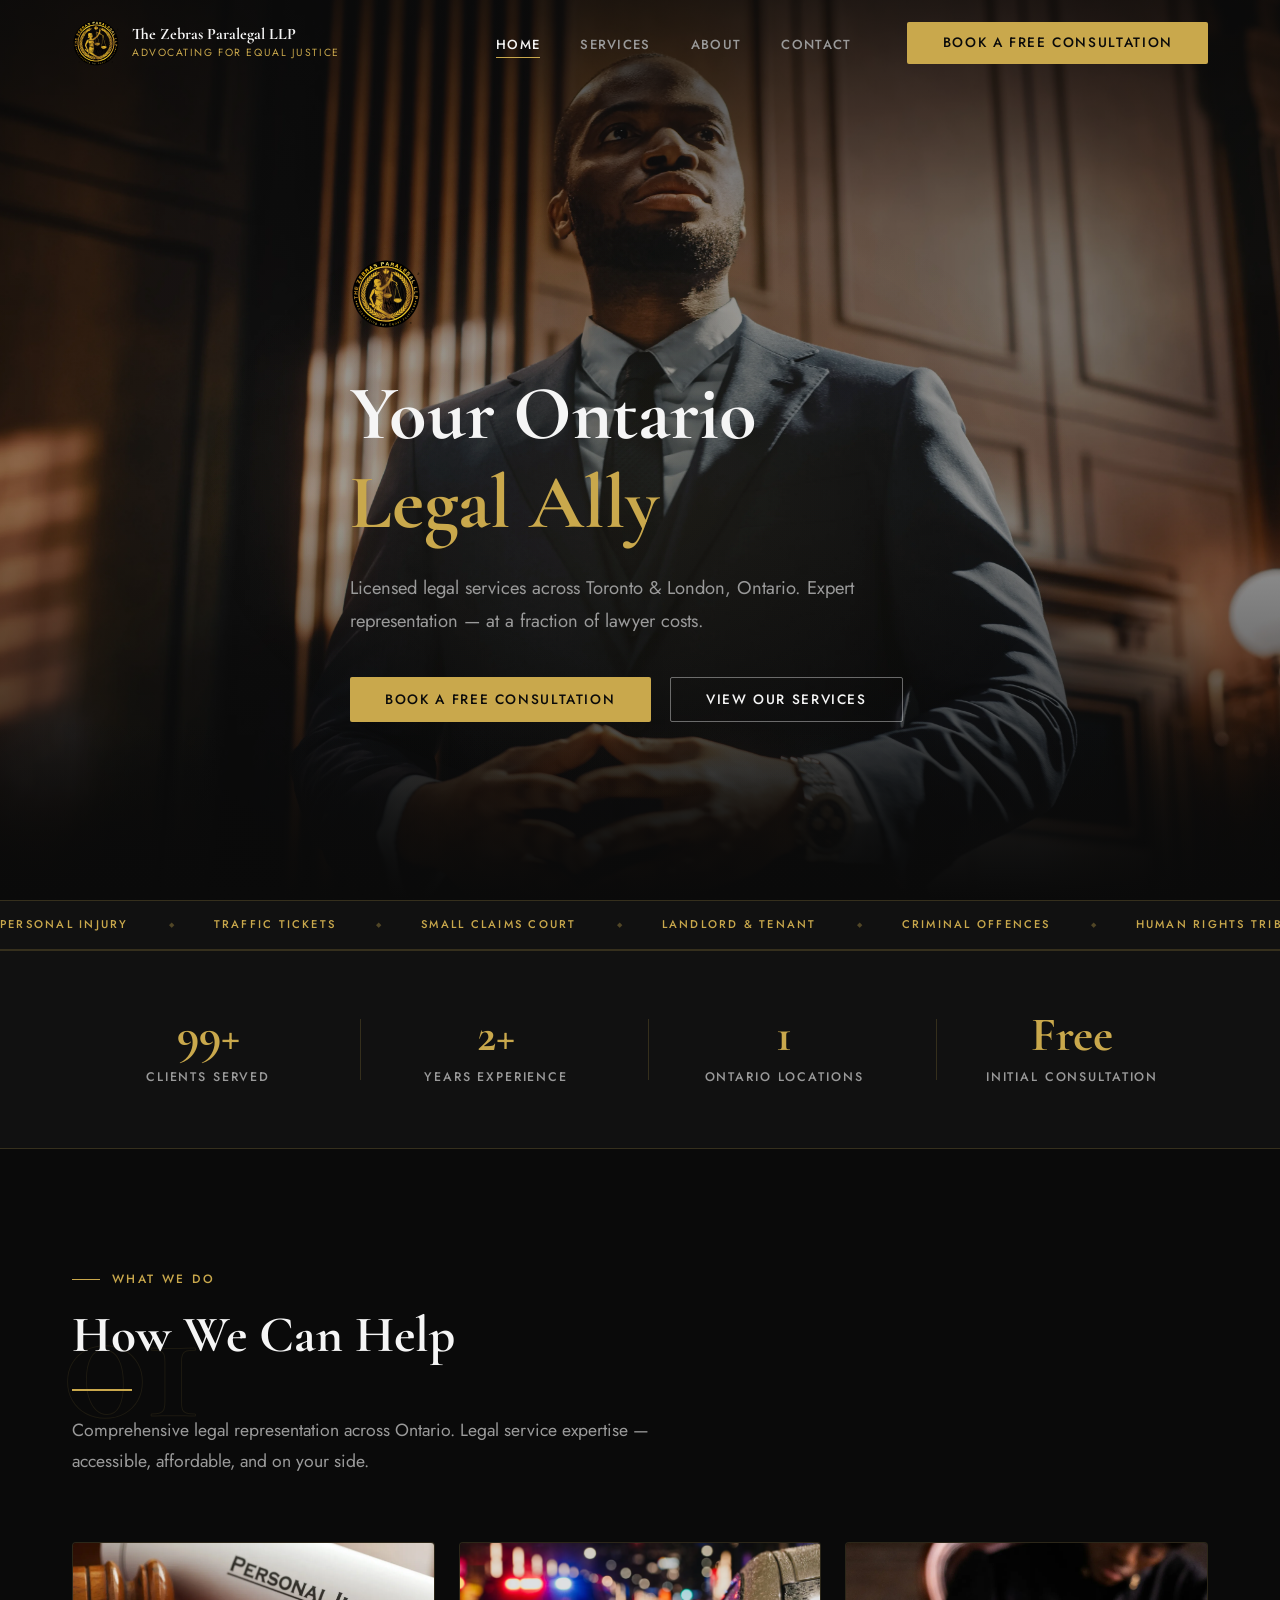
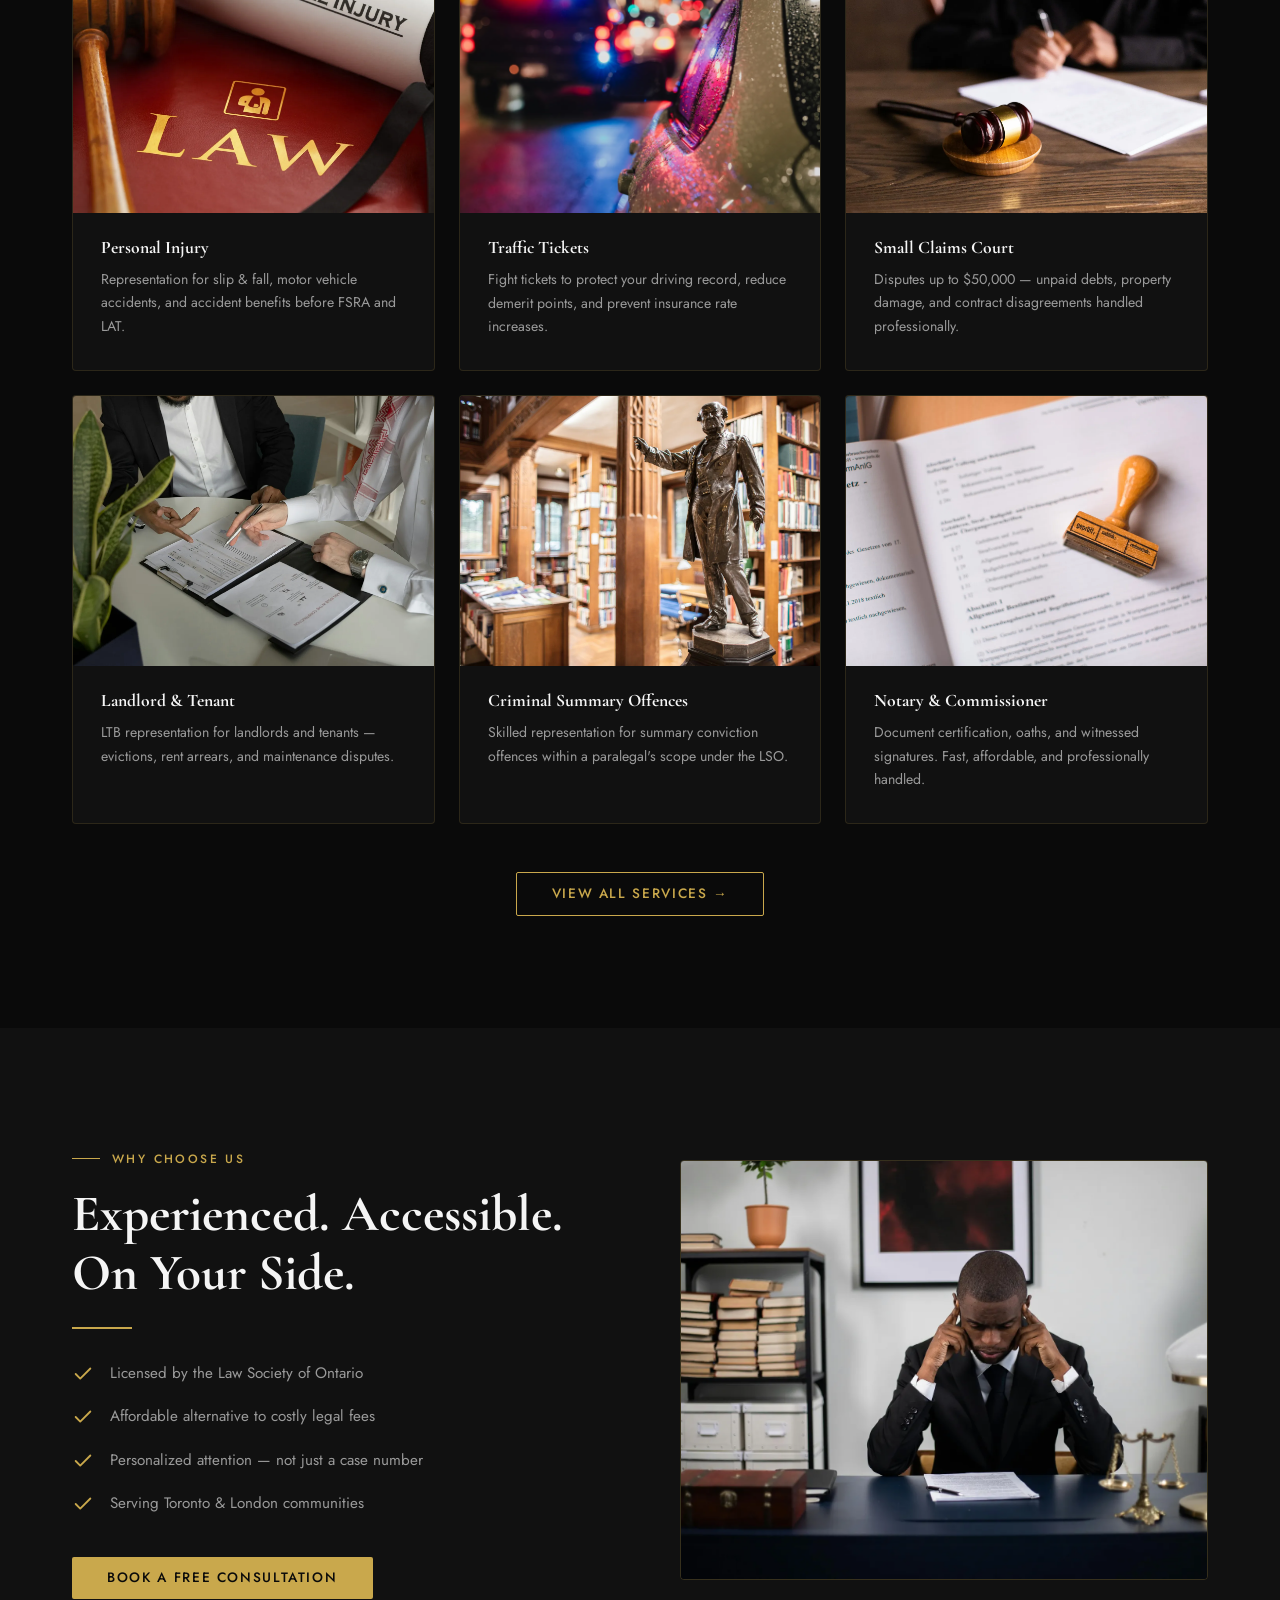
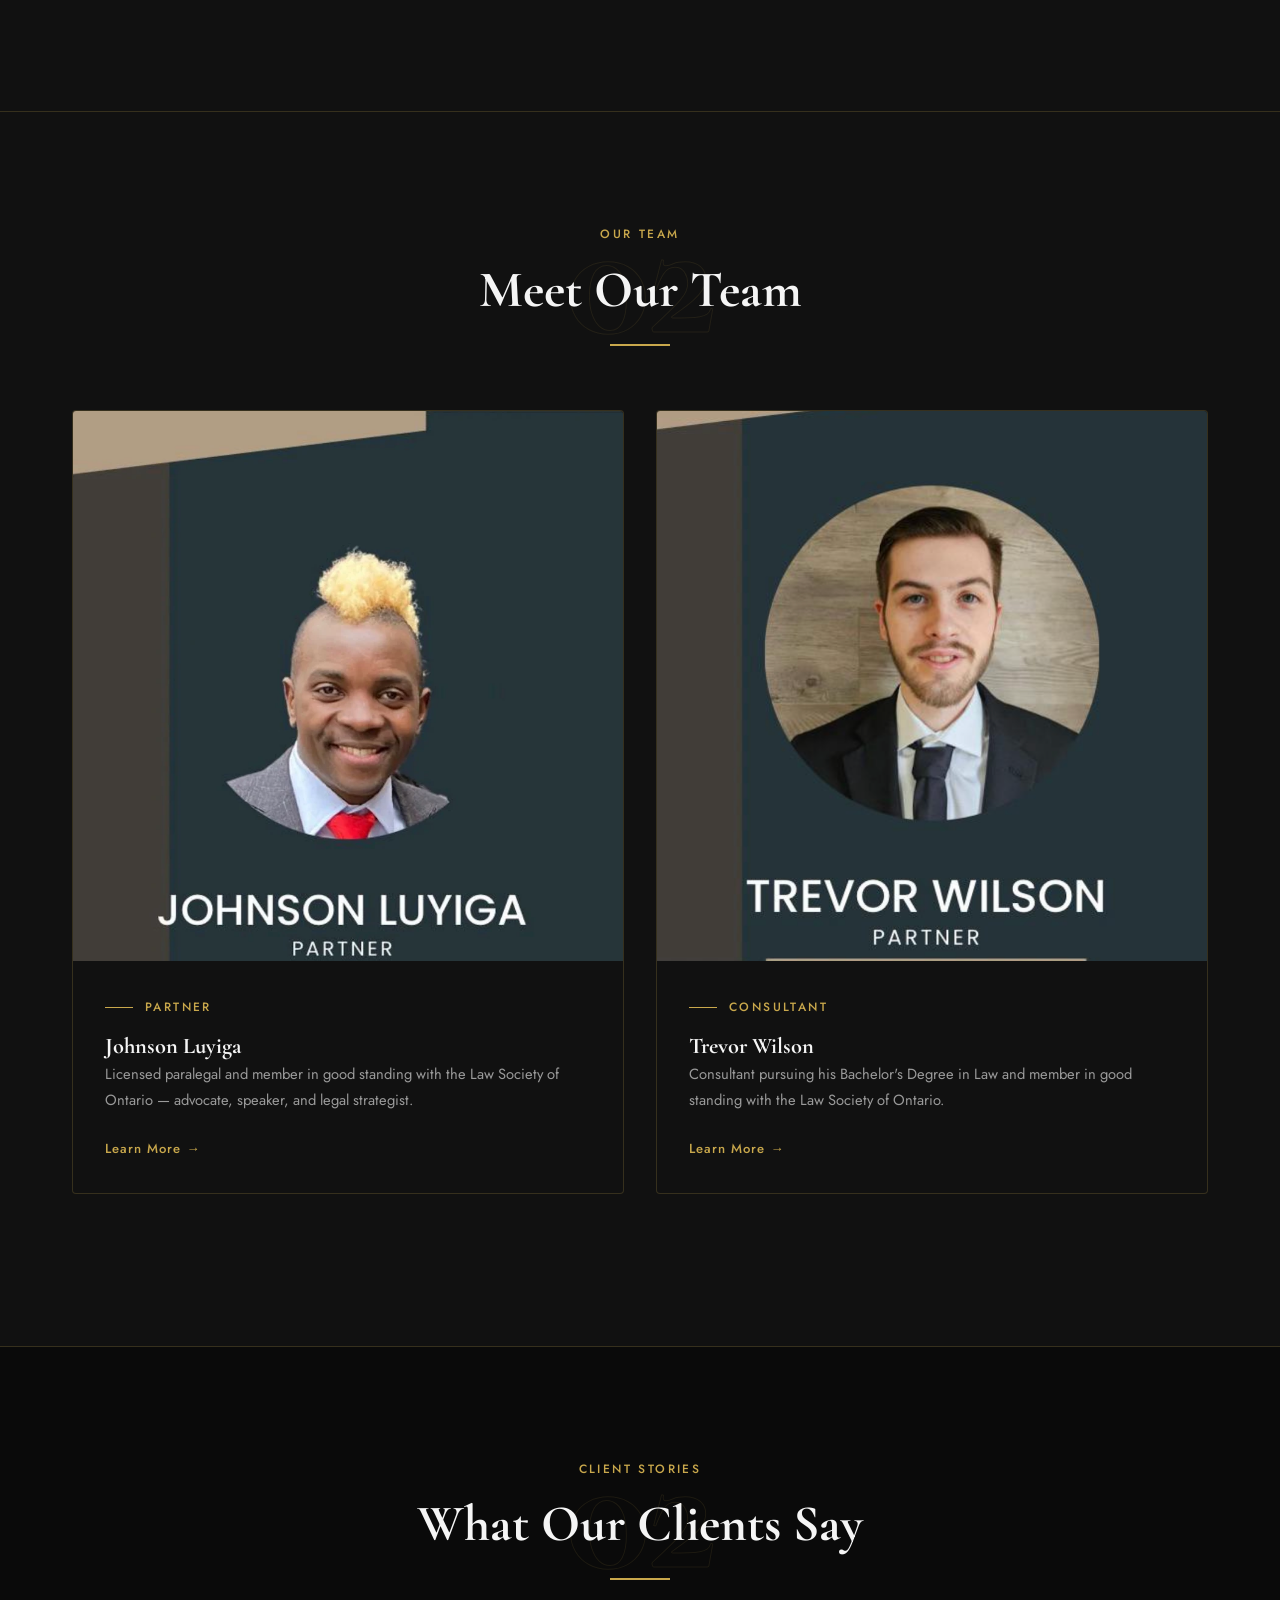
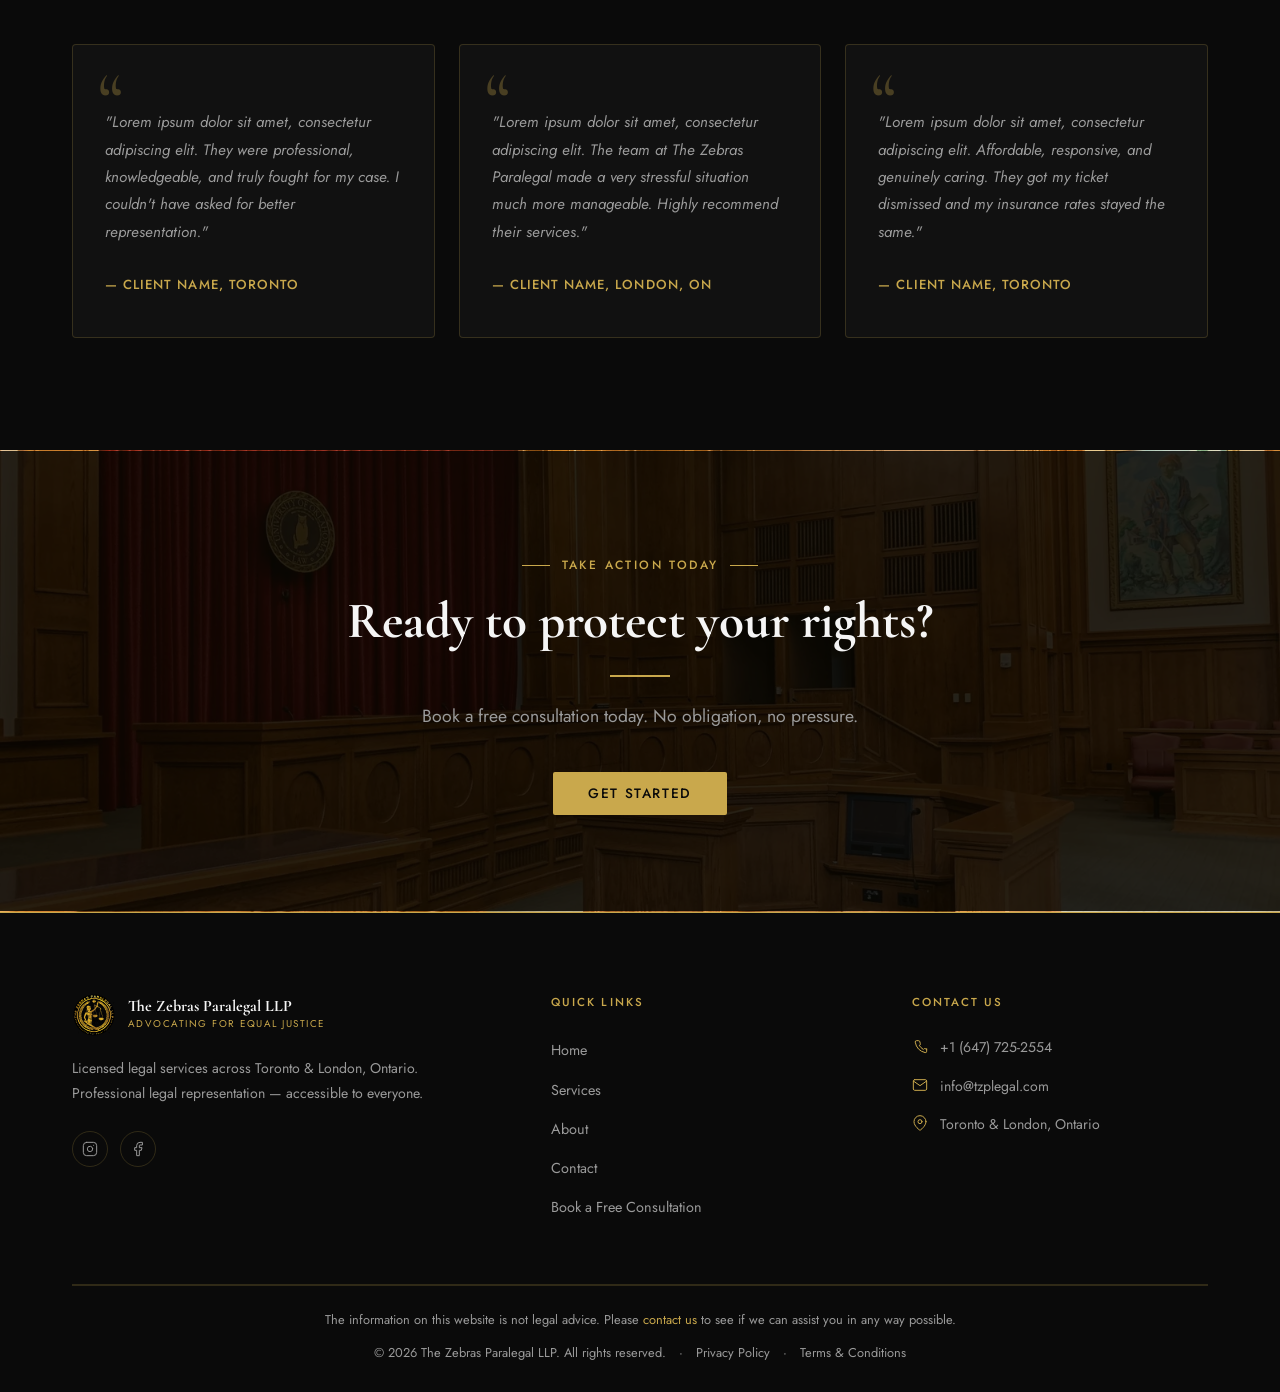
==== commit c0fc9d48: "Add privacy policy and T&C pages, legal footer disclaimer, and TOC styling - Build privacy-policy.ht" ====
--- a/index.html
+++ b/index.html
@@ -413,12 +413,14 @@
           </ul>
         </div>
       </div>
+      <div class="footer-disclaimer">
+        The information on this website is not legal advice. Please <a href="contact.html">contact us</a> to see if we can assist you in any way possible.
+      </div>
       <div class="footer-bottom">
         <span class="footer-copyright">&copy; 2026 The Zebras Paralegal LLP. All rights reserved.</span>
         <div class="footer-legal">
-          <!-- TODO: Build privacy policy and terms pages -->
-          <a href="https://tzplegal.com/privacy-policy">Privacy Policy</a>
-          <a href="https://tzplegal.com/terms-and-conditions">Terms &amp; Conditions</a>
+          <a href="privacy-policy.html">Privacy Policy</a>
+          <a href="terms-and-conditions.html">Terms &amp; Conditions</a>
         </div>
       </div>
     </div>
--- a/styles.css
+++ b/styles.css
@@ -1222,12 +1222,30 @@
   color: var(--white);
 }
 
+.footer-disclaimer {
+  text-align: center;
+  font-size: 0.8rem;
+  color: var(--muted);
+  padding: 1.5rem 0 0.35rem;
+  border-top: 1px solid var(--border);
+  line-height: 1.6;
+}
+
+.footer-disclaimer a {
+  color: var(--gold);
+  text-decoration: none;
+}
+
+.footer-disclaimer a:hover {
+  color: var(--gold-light);
+}
+
 .footer-bottom {
-  padding: 1.8rem 0;
+  padding: 0.35rem 0 1.8rem;
   display: flex;
   align-items: center;
-  justify-content: space-between;
-  gap: 1rem;
+  justify-content: center;
+  gap: 0;
   flex-wrap: wrap;
 }
 
@@ -1236,15 +1254,29 @@
   color: var(--muted);
 }
 
+.footer-copyright::after {
+  content: '·';
+  margin: 0 0.8rem;
+  color: var(--muted);
+}
+
 .footer-legal {
   display: flex;
-  gap: 2rem;
+  align-items: center;
+  gap: 0;
 }
 
 .footer-legal a {
   font-size: 0.8rem;
   color: var(--muted);
   transition: color 0.2s ease;
+}
+
+.footer-legal a + a::before {
+  content: '·';
+  margin: 0 0.8rem;
+  color: var(--muted);
+  display: inline-block;
 }
 
 .footer-legal a:hover {
@@ -1495,6 +1527,233 @@
   text-align: center;
 }
 
+/* ============================================
+   POLICY PAGES (Privacy Policy, Terms)
+   ============================================ */
+
+.policy-layout {
+  display: grid;
+  grid-template-columns: 240px 1fr;
+  gap: 4rem;
+  align-items: start;
+}
+
+.policy-toc {
+  position: sticky;
+  top: 100px;
+}
+
+.policy-toc-inner {
+  background: var(--bg-secondary);
+  border: 1px solid var(--border);
+  border-left: 3px solid var(--gold);
+  padding: 1.75rem;
+  border-radius: 4px;
+}
+
+.policy-toc-label {
+  font-size: 0.7rem;
+  letter-spacing: 0.2em;
+  text-transform: uppercase;
+  color: var(--gold);
+  margin-bottom: 1.2rem;
+  font-family: var(--font-body);
+}
+
+.policy-toc-list {
+  list-style-type: decimal;
+  padding-left: 1.4rem;
+  margin: 0;
+}
+
+.policy-toc-list li {
+  margin-bottom: 0.65rem;
+}
+
+.policy-toc-list li::marker {
+  color: var(--gold);
+  font-size: 0.72rem;
+}
+
+.policy-toc-list a {
+  color: var(--muted);
+  font-size: 0.78rem;
+  line-height: 1.45;
+  transition: color 0.2s;
+}
+
+.policy-toc-list a:hover {
+  color: var(--gold);
+}
+
+.policy-body > p,
+.policy-body > ul {
+  color: var(--muted);
+  font-size: 0.9rem;
+  line-height: 1.85;
+  margin-bottom: 1.1rem;
+}
+
+.policy-body > ul {
+  padding-left: 1.4rem;
+  list-style: disc;
+}
+
+.policy-body > ul li {
+  margin-bottom: 0.35rem;
+}
+
+.policy-body a {
+  color: var(--gold);
+  text-decoration: none;
+}
+
+.policy-body a:hover {
+  color: var(--gold-light);
+  text-decoration: underline;
+}
+
+.policy-body strong {
+  color: var(--white);
+  font-weight: 500;
+}
+
+.policy-date {
+  color: var(--muted);
+  font-size: 0.85rem;
+  margin-top: 0.5rem;
+}
+
+.policy-summary {
+  background: var(--bg-secondary);
+  border: 1px solid var(--border);
+  border-top: 3px solid var(--gold);
+  padding: 2rem 2rem 1rem;
+  border-radius: 4px;
+  margin: 2.5rem 0;
+}
+
+.policy-summary p {
+  color: var(--muted);
+  font-size: 0.88rem;
+  line-height: 1.8;
+  margin-bottom: 0.9rem;
+}
+
+.policy-summary strong {
+  color: var(--white);
+}
+
+.policy-summary a {
+  color: var(--gold);
+}
+
+.policy-summary a:hover {
+  color: var(--gold-light);
+}
+
+.policy-summary-title {
+  font-family: var(--font-display);
+  font-size: 1.2rem;
+  color: var(--gold);
+  margin-bottom: 1rem;
+  letter-spacing: 0.04em;
+}
+
+.policy-section {
+  padding-top: 1rem;
+}
+
+.policy-h2 {
+  font-family: var(--font-display);
+  font-size: 1.15rem;
+  color: var(--gold);
+  letter-spacing: 0.05em;
+  text-transform: uppercase;
+  margin: 3rem 0 1.25rem;
+  padding-top: 2.5rem;
+  border-top: 1px solid var(--border);
+}
+
+.policy-h3 {
+  font-family: var(--font-display);
+  font-size: 1rem;
+  color: var(--white);
+  margin: 1.75rem 0 0.75rem;
+  letter-spacing: 0.03em;
+}
+
+.policy-section p,
+.policy-section ul {
+  color: var(--muted);
+  font-size: 0.9rem;
+  line-height: 1.85;
+  margin-bottom: 1.1rem;
+}
+
+.policy-section ul {
+  padding-left: 1.4rem;
+  list-style: disc;
+}
+
+.policy-section ul li {
+  margin-bottom: 0.5rem;
+}
+
+.policy-section a {
+  color: var(--gold);
+}
+
+.policy-section a:hover {
+  color: var(--gold-light);
+  text-decoration: underline;
+}
+
+.policy-section strong {
+  color: var(--white);
+  font-weight: 500;
+}
+
+.policy-in-short {
+  background: var(--bg-secondary);
+  border-left: 3px solid var(--gold);
+  padding: 1rem 1.5rem;
+  margin: 0.5rem 0 1.5rem;
+  border-radius: 0 4px 4px 0;
+  font-style: italic;
+  color: var(--muted);
+  font-size: 0.85rem;
+  line-height: 1.75;
+}
+
+.policy-in-short strong {
+  color: var(--white);
+  font-style: normal;
+}
+
+.policy-contact-block {
+  background: var(--bg-secondary);
+  border: 1px solid var(--border);
+  padding: 1.5rem;
+  border-radius: 4px;
+  margin-top: 1rem;
+}
+
+.policy-contact-block p {
+  color: var(--muted);
+  font-size: 0.9rem;
+  margin-bottom: 0.3rem;
+}
+
+@media (max-width: 900px) {
+  .policy-layout {
+    grid-template-columns: 1fr;
+  }
+  .policy-toc {
+    position: static;
+  }
+}
+
 @media (max-width: 768px) {
   .sticky-cta {
     display: flex;
@@ -1578,8 +1837,10 @@
 
   /* Footer */
   .footer-grid { grid-template-columns: 1fr; gap: 2.5rem; }
-  .footer-bottom { flex-direction: column; align-items: flex-start; }
-  .footer-legal { flex-direction: column; gap: 0.75rem; }
+  .footer-disclaimer { padding: 1.2rem 0 0.3rem; }
+  .footer-bottom { flex-direction: column; align-items: center; gap: 0.35rem; padding-bottom: 1.5rem; }
+  .footer-copyright::after { display: none; }
+  .footer-legal { gap: 0; }
 }
 
 @media (max-width: 480px) {
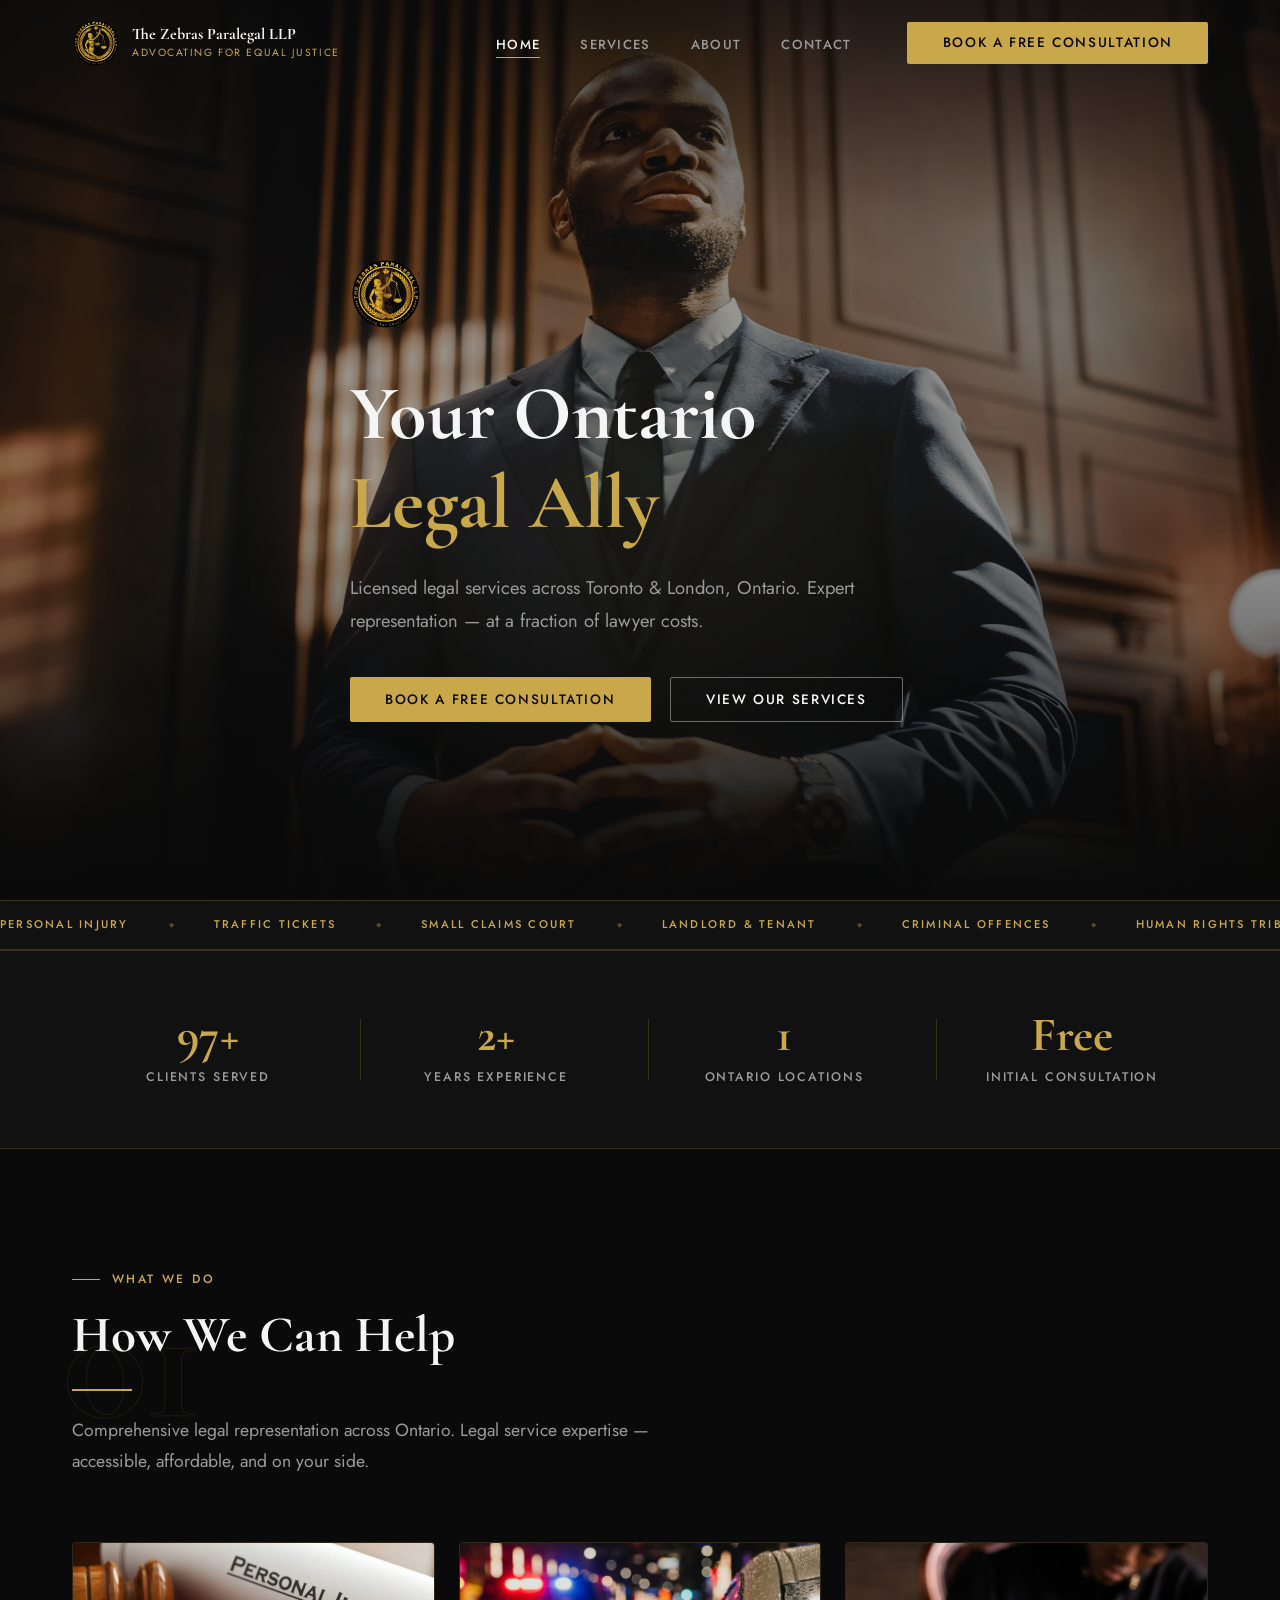
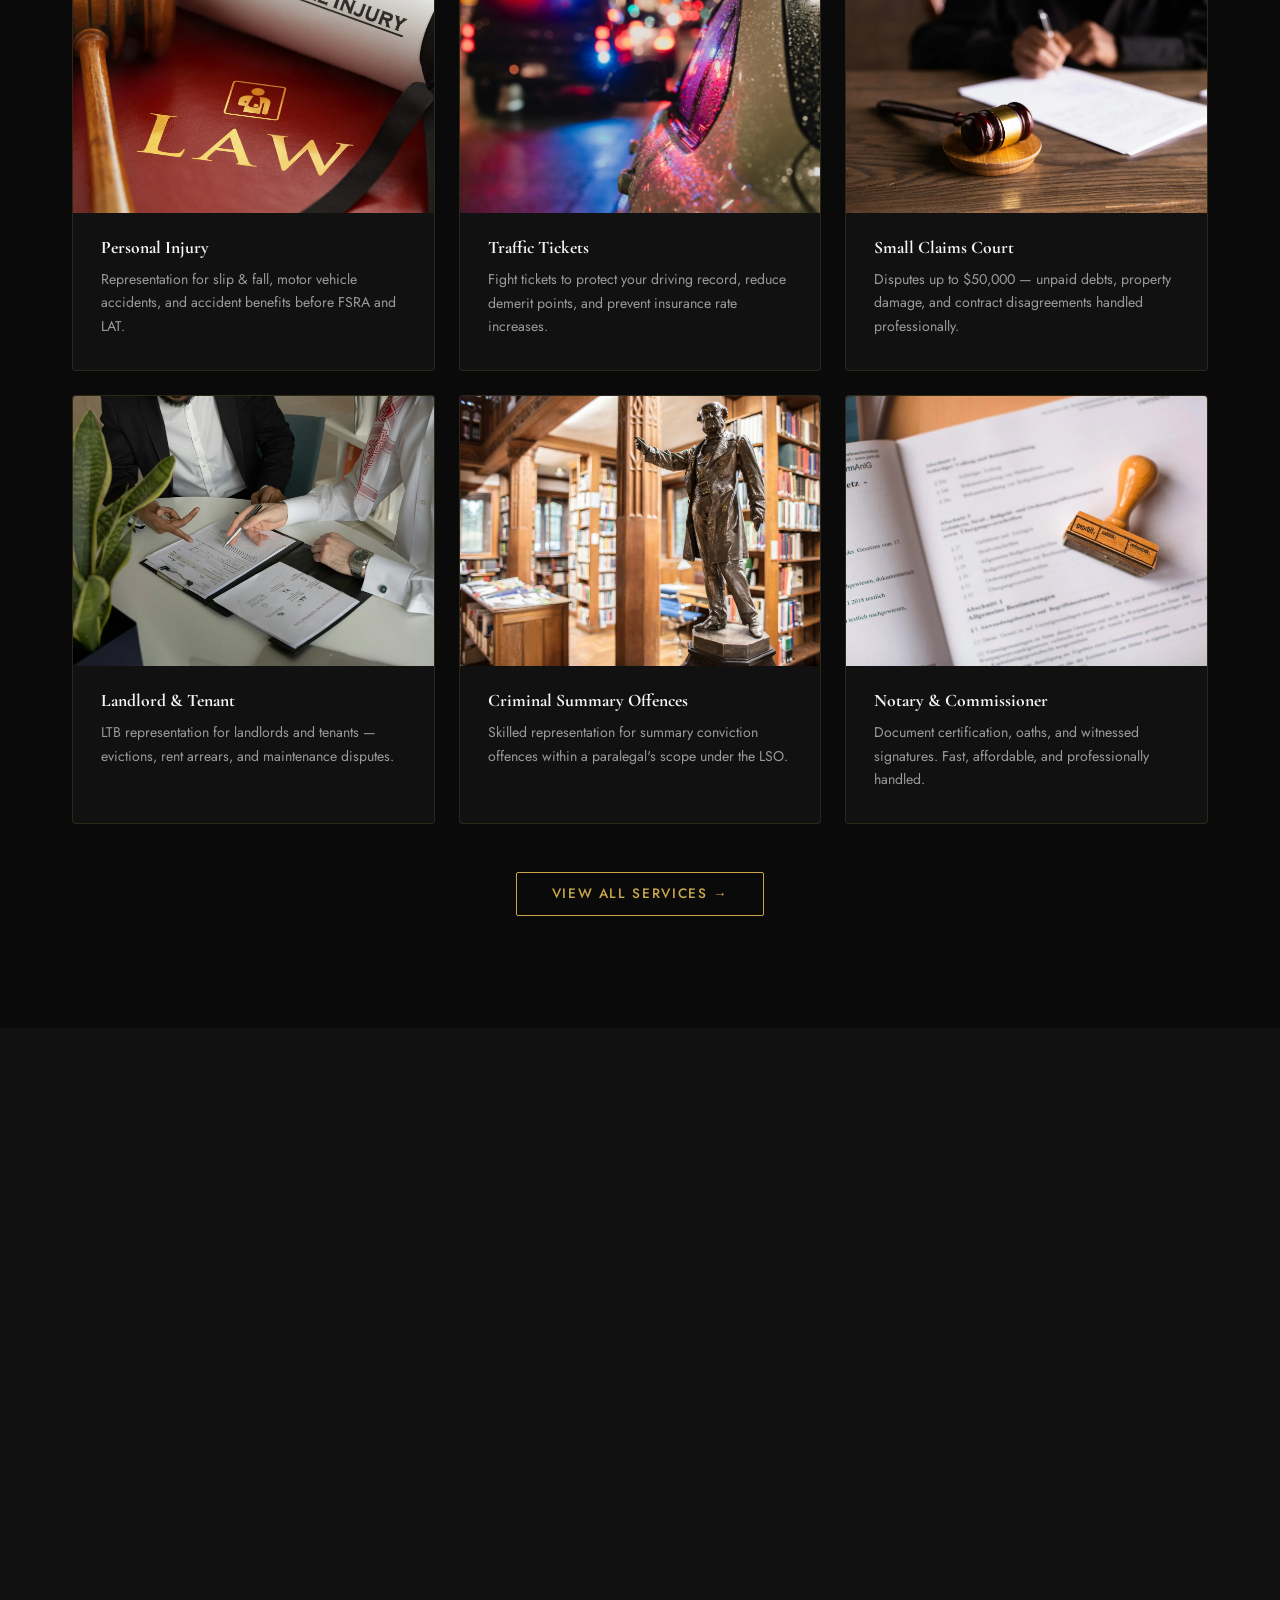
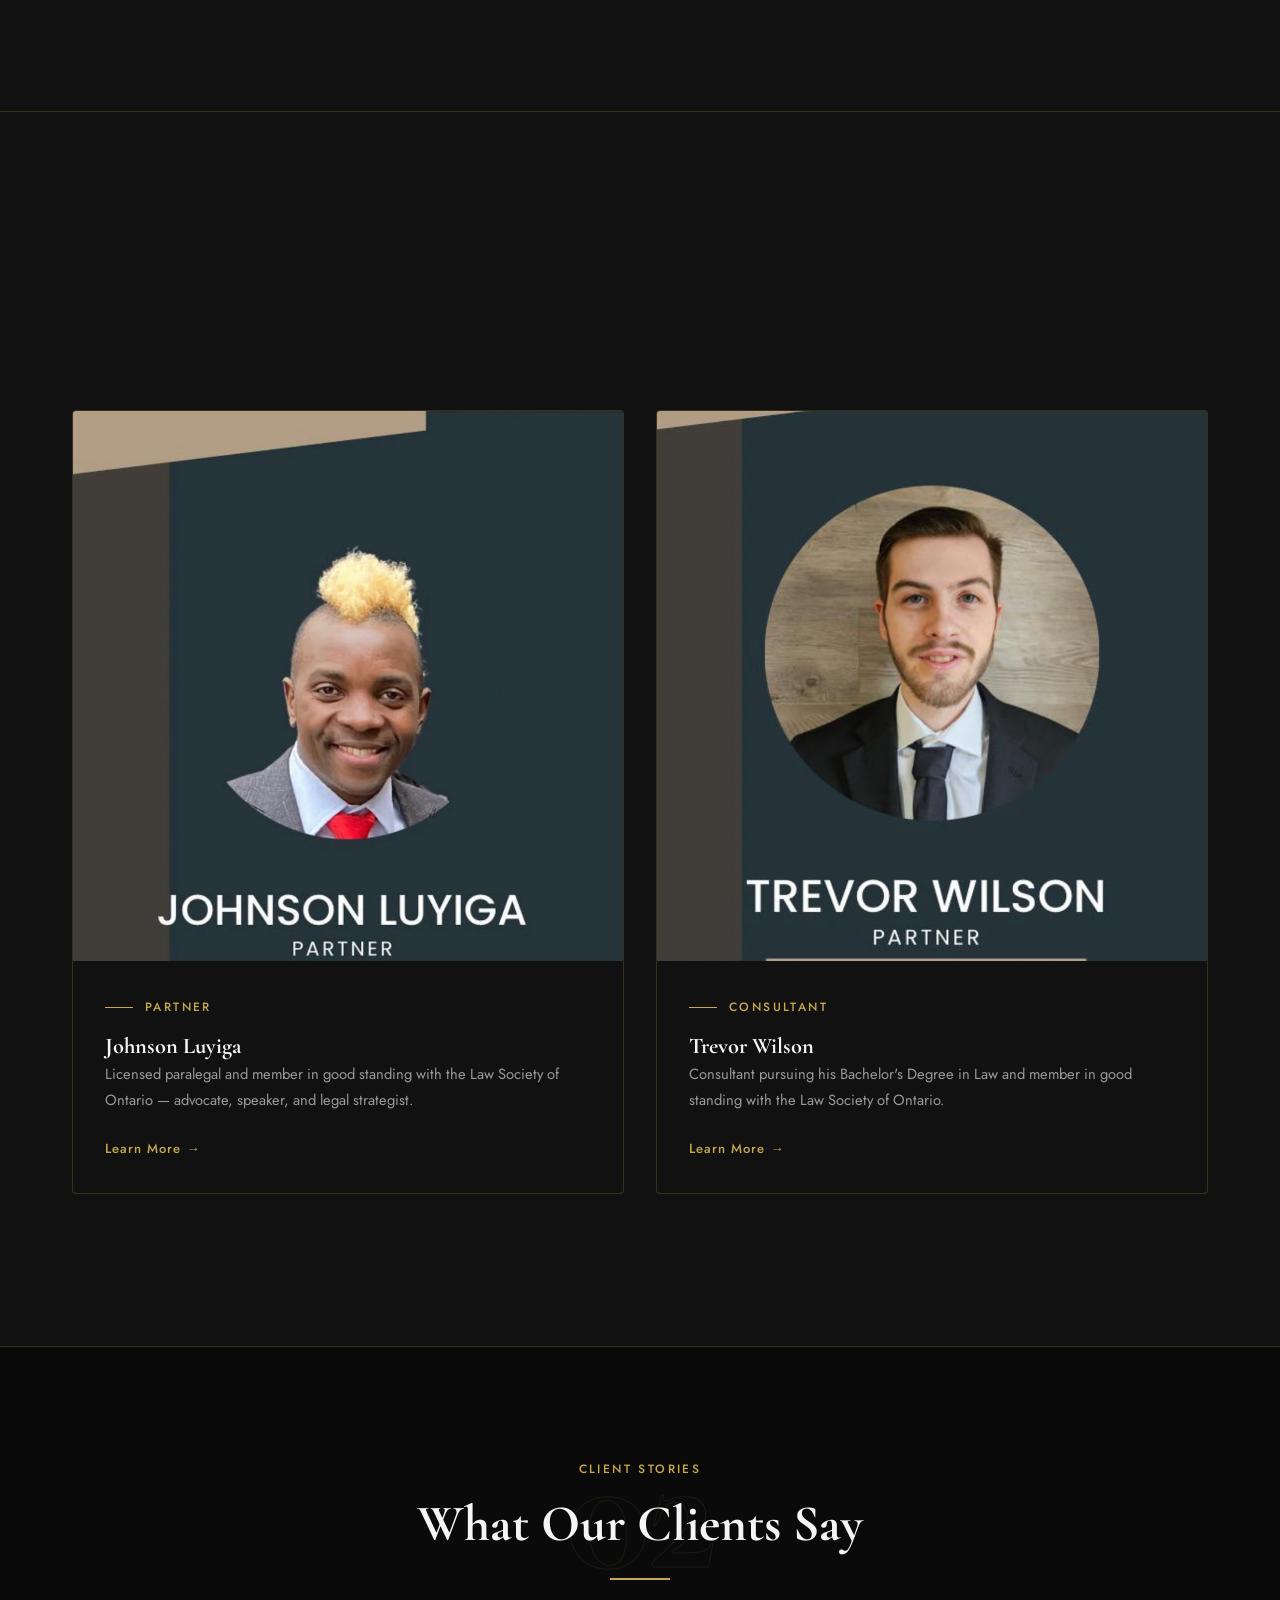
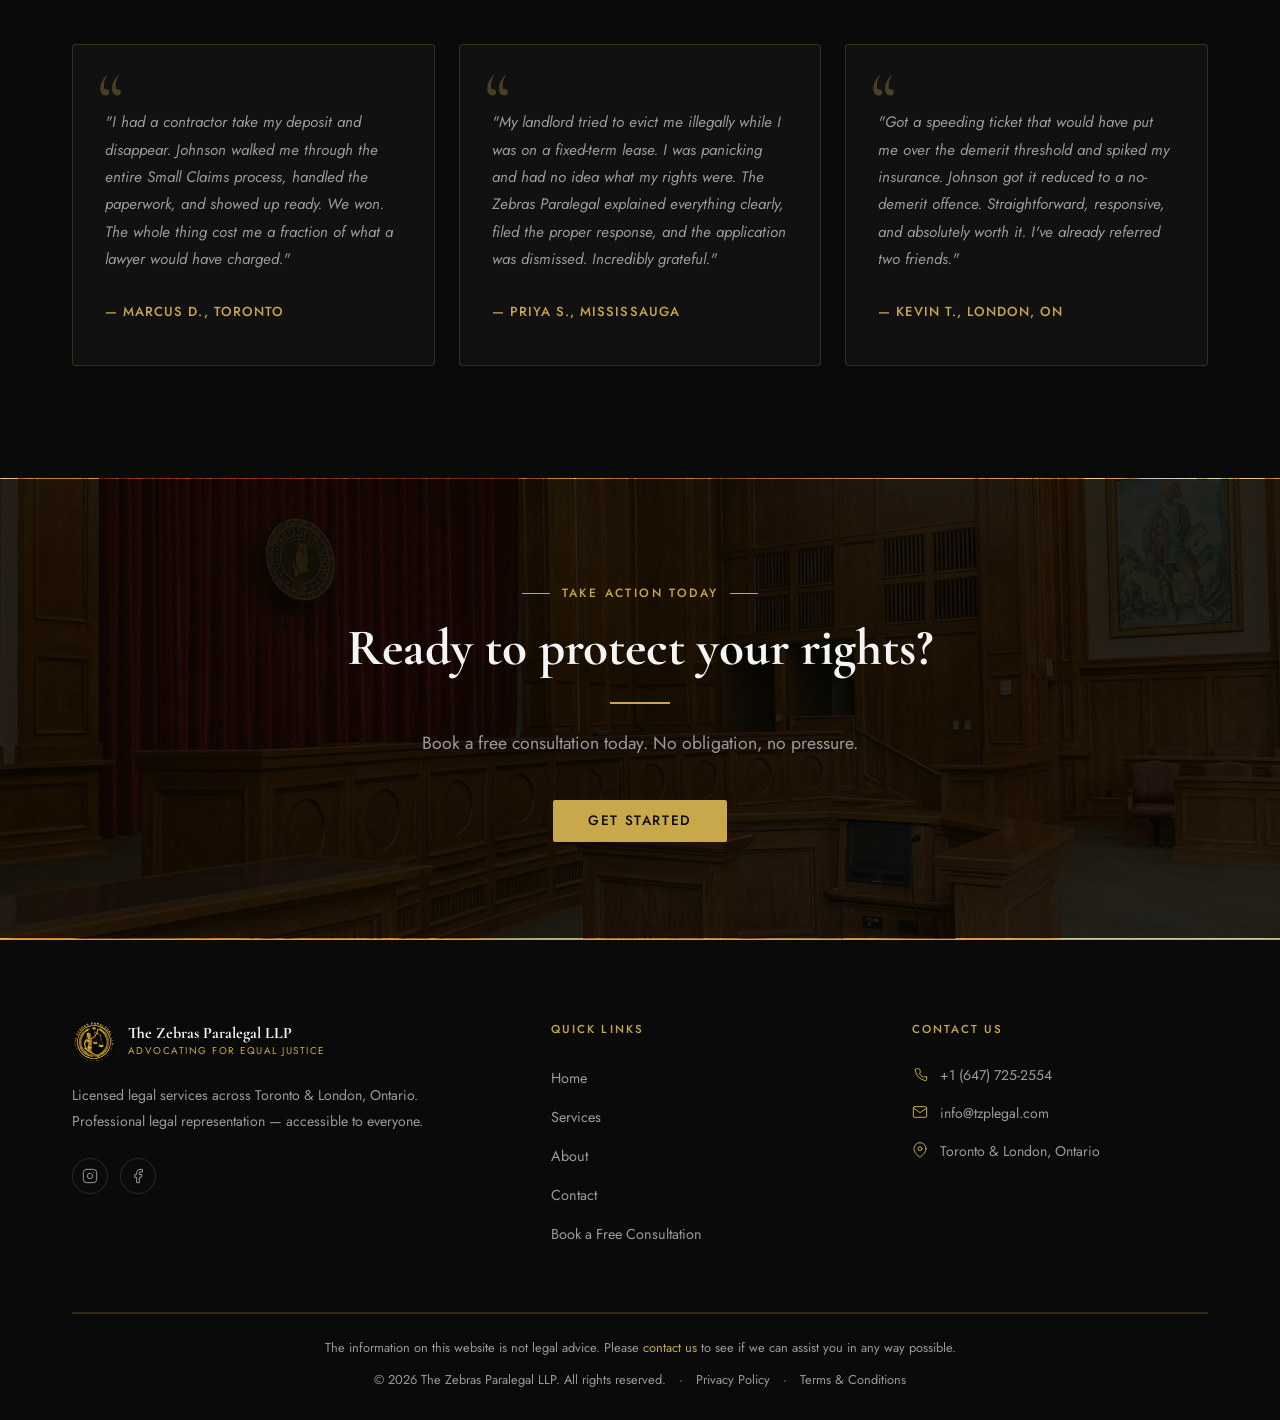
==== commit 36a78ef5: "Replace lorem ipsum testimonials with realistic client testimonials Co-Authored-By: Claude Sonnet 4." ====
--- a/index.html
+++ b/index.html
@@ -324,22 +324,19 @@
 
       <div class="testimonials-grid">
 
-        <!-- TODO: Replace with real testimonials -->
         <div class="testimonial-card fade-up">
-          <p>"Lorem ipsum dolor sit amet, consectetur adipiscing elit. They were professional, knowledgeable, and truly fought for my case. I couldn't have asked for better representation."</p>
-          <span class="testimonial-author">— Client Name, Toronto</span>
-        </div>
-
-        <!-- TODO: Replace with real testimonials -->
+          <p>"I had a contractor take my deposit and disappear. Johnson walked me through the entire Small Claims process, handled the paperwork, and showed up ready. We won. The whole thing cost me a fraction of what a lawyer would have charged."</p>
+          <span class="testimonial-author">— Marcus D., Toronto</span>
+        </div>
+
         <div class="testimonial-card fade-up">
-          <p>"Lorem ipsum dolor sit amet, consectetur adipiscing elit. The team at The Zebras Paralegal made a very stressful situation much more manageable. Highly recommend their services."</p>
-          <span class="testimonial-author">— Client Name, London, ON</span>
-        </div>
-
-        <!-- TODO: Replace with real testimonials -->
+          <p>"My landlord tried to evict me illegally while I was on a fixed-term lease. I was panicking and had no idea what my rights were. The Zebras Paralegal explained everything clearly, filed the proper response, and the application was dismissed. Incredibly grateful."</p>
+          <span class="testimonial-author">— Priya S., Mississauga</span>
+        </div>
+
         <div class="testimonial-card fade-up">
-          <p>"Lorem ipsum dolor sit amet, consectetur adipiscing elit. Affordable, responsive, and genuinely caring. They got my ticket dismissed and my insurance rates stayed the same."</p>
-          <span class="testimonial-author">— Client Name, Toronto</span>
+          <p>"Got a speeding ticket that would have put me over the demerit threshold and spiked my insurance. Johnson got it reduced to a no-demerit offence. Straightforward, responsive, and absolutely worth it. I've already referred two friends."</p>
+          <span class="testimonial-author">— Kevin T., London, ON</span>
         </div>
 
       </div>
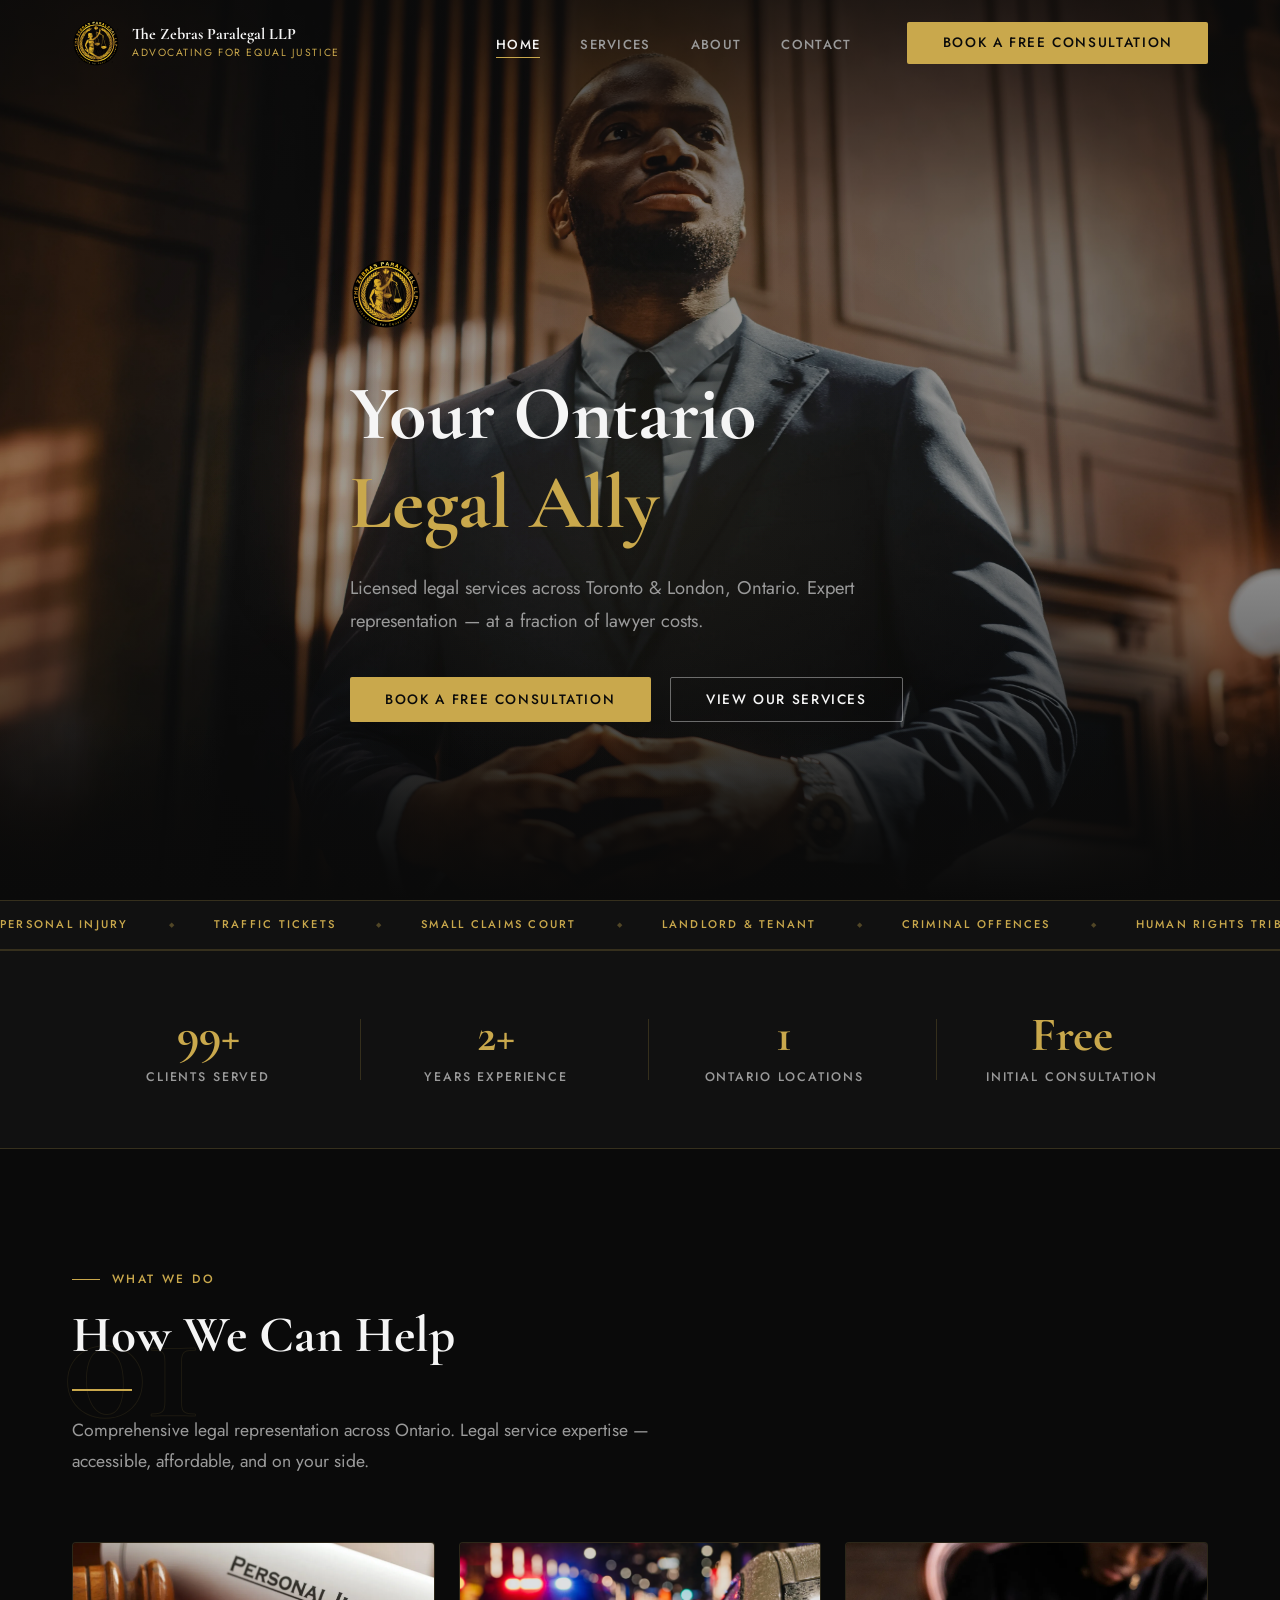
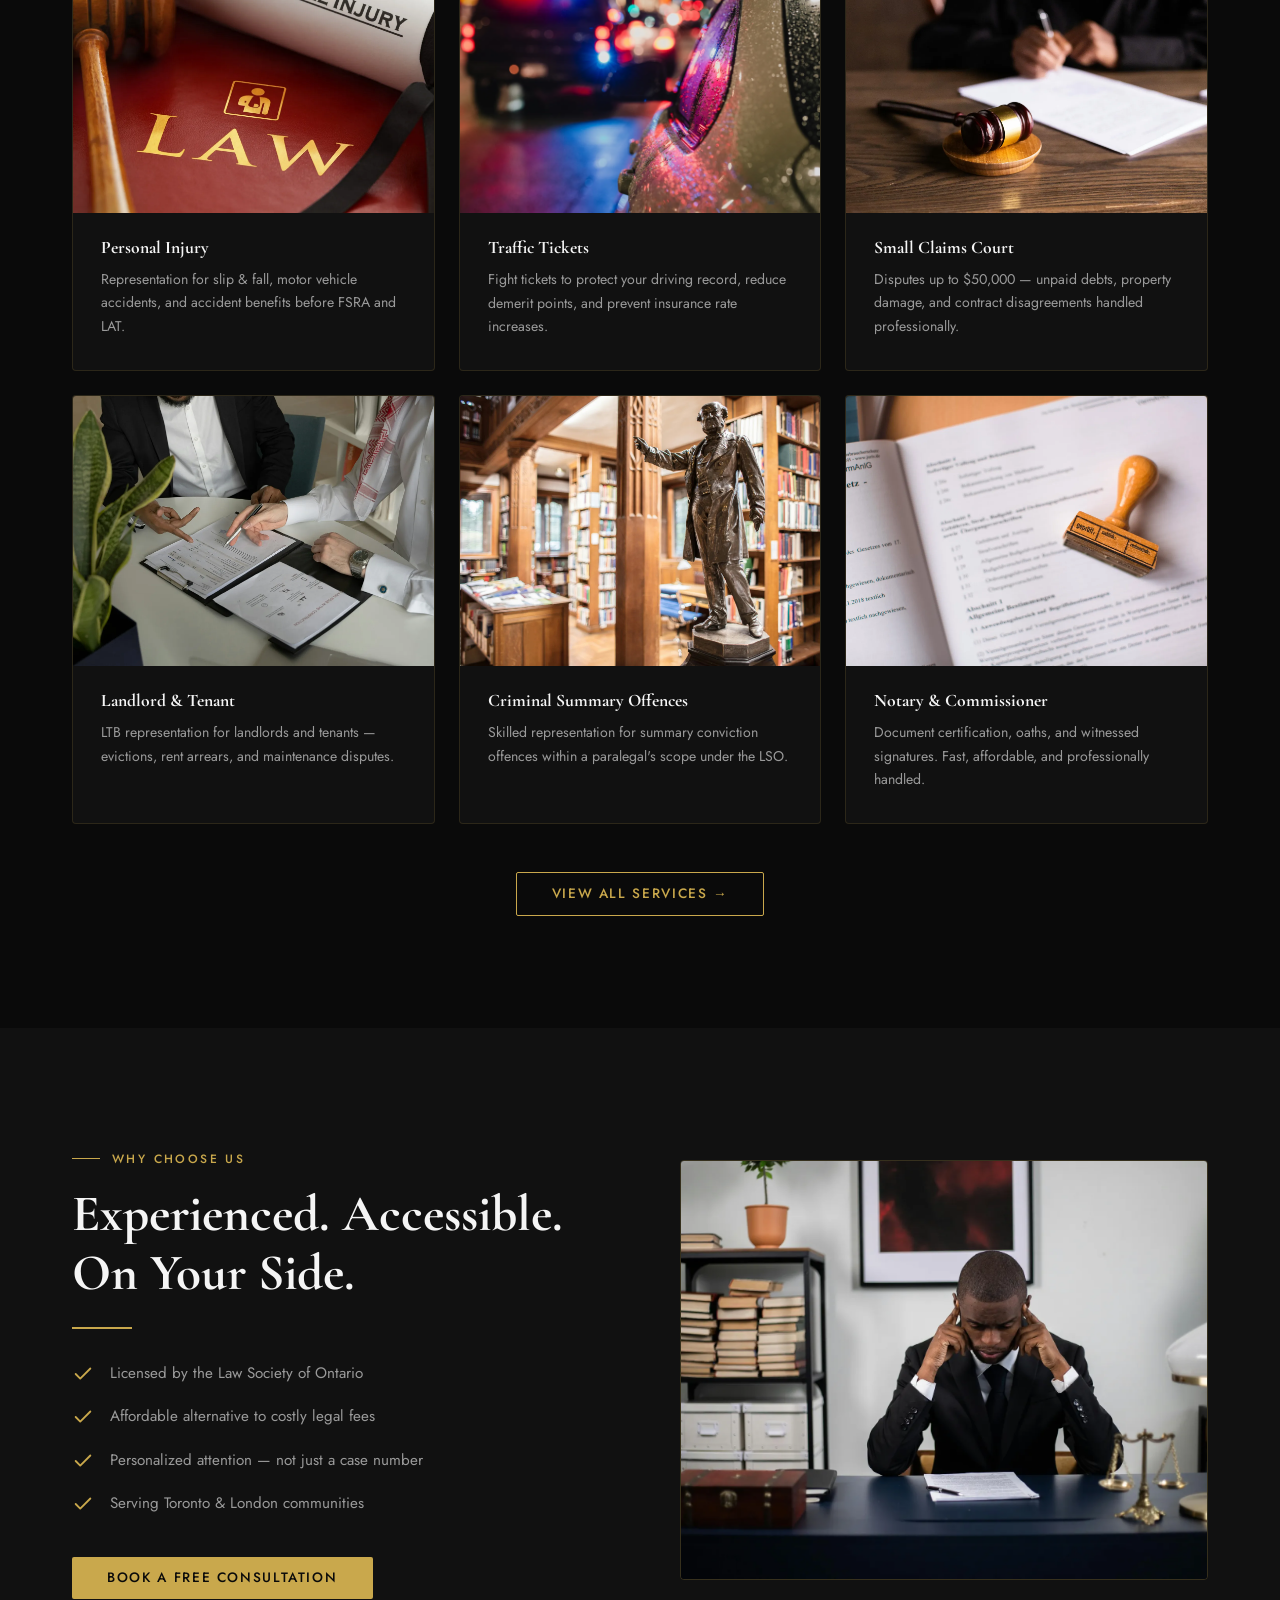
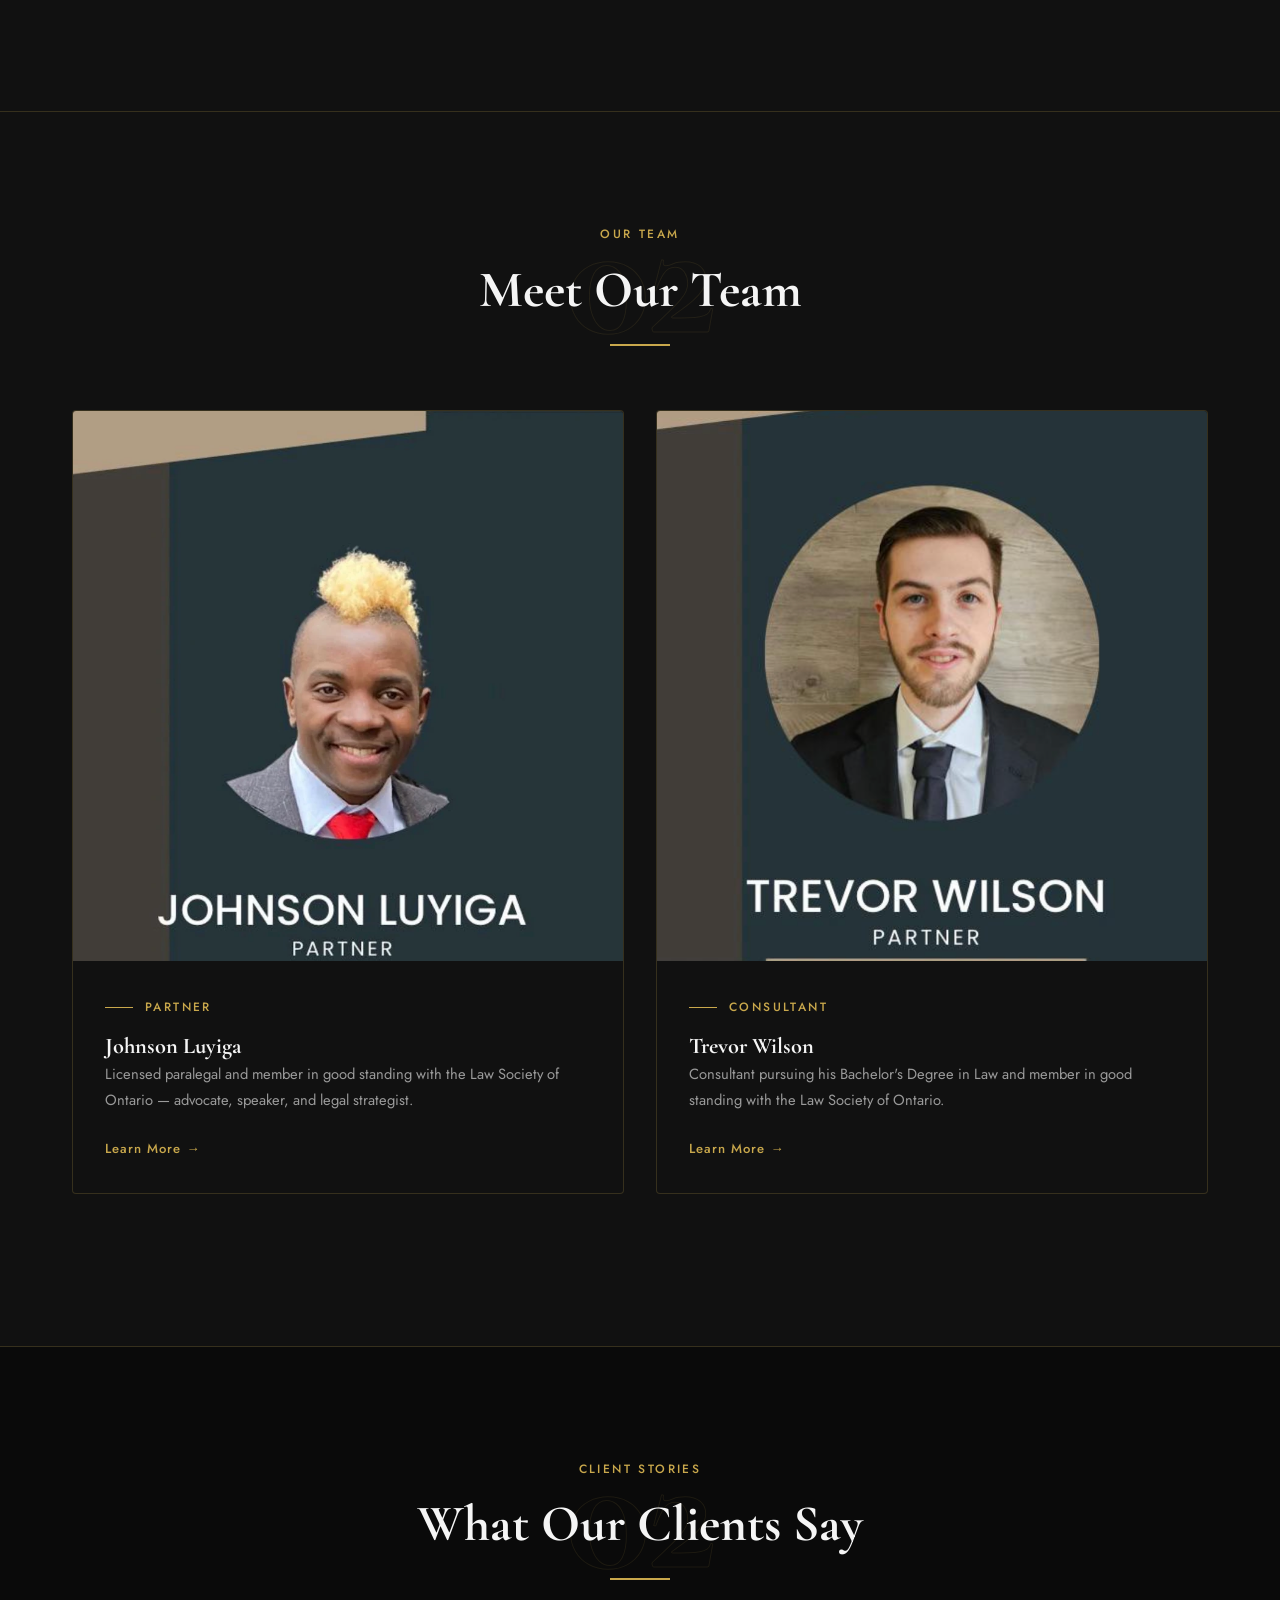
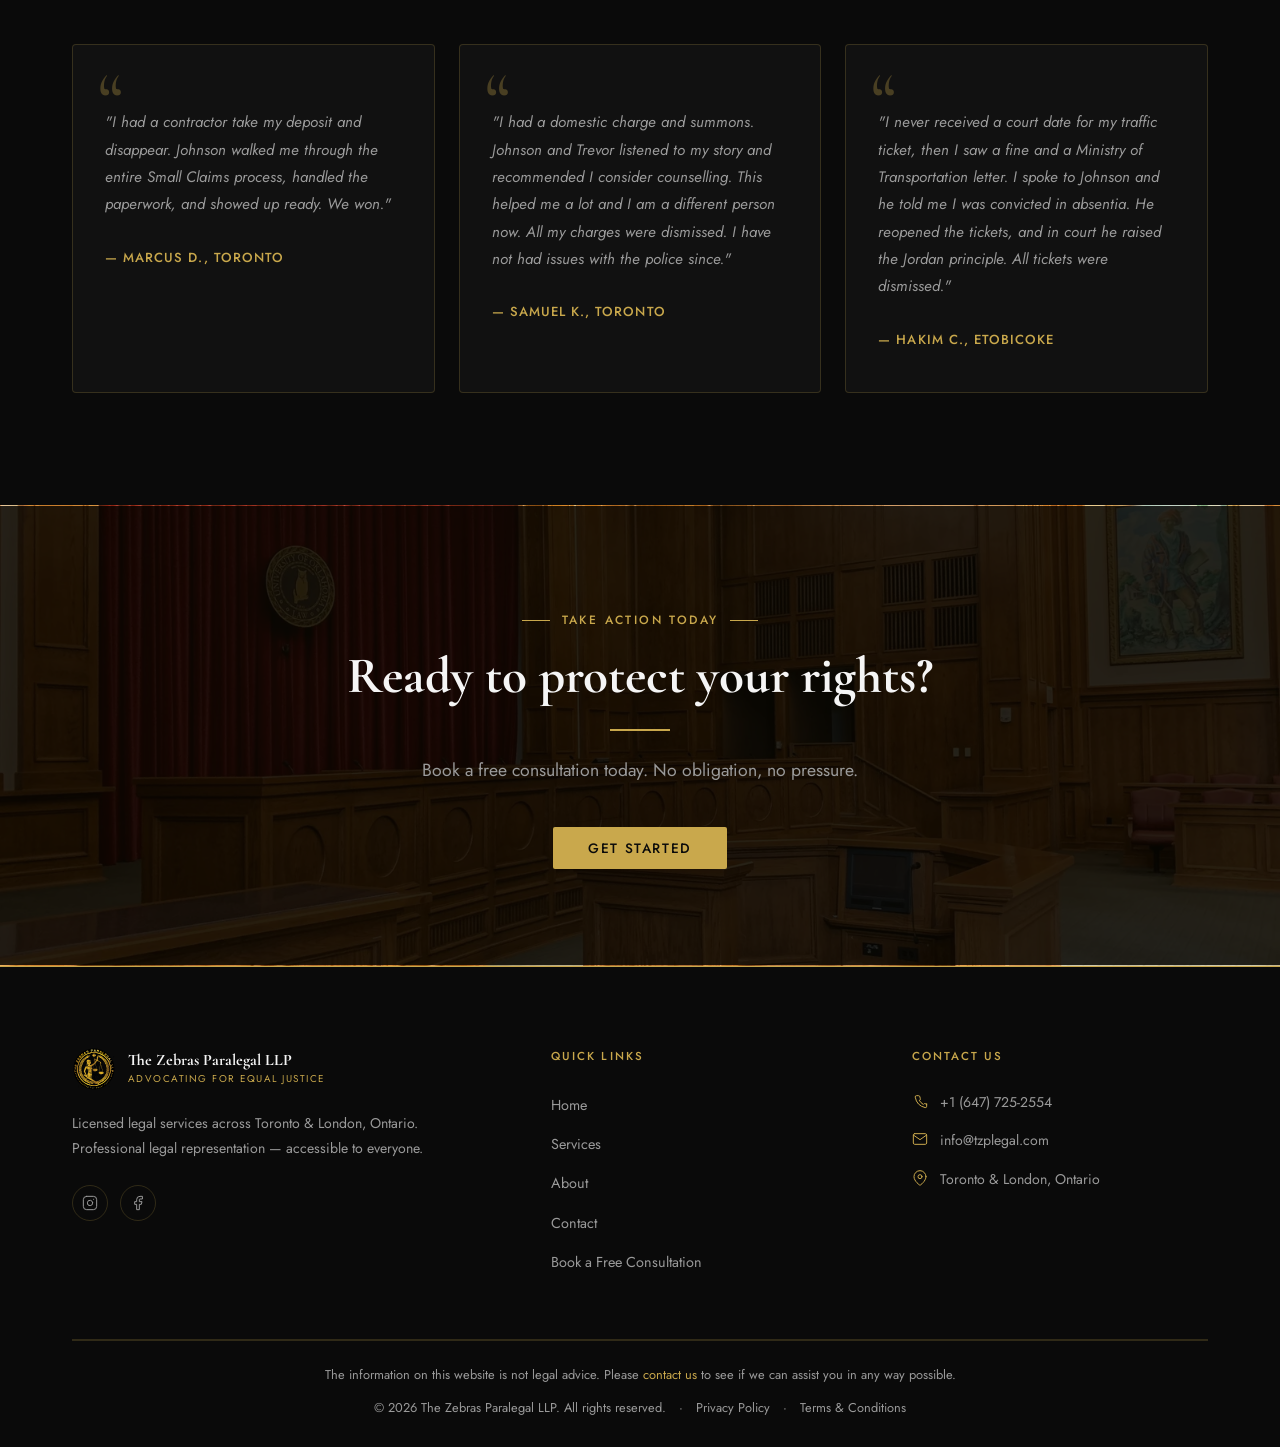
==== commit 027a8843: "Replace placeholder testimonials with real client stories from Johnson - Marcus D.: trimmed to end a" ====
--- a/index.html
+++ b/index.html
@@ -325,18 +325,18 @@
       <div class="testimonials-grid">
 
         <div class="testimonial-card fade-up">
-          <p>"I had a contractor take my deposit and disappear. Johnson walked me through the entire Small Claims process, handled the paperwork, and showed up ready. We won. The whole thing cost me a fraction of what a lawyer would have charged."</p>
+          <p>"I had a contractor take my deposit and disappear. Johnson walked me through the entire Small Claims process, handled the paperwork, and showed up ready. We won."</p>
           <span class="testimonial-author">— Marcus D., Toronto</span>
         </div>
 
         <div class="testimonial-card fade-up">
-          <p>"My landlord tried to evict me illegally while I was on a fixed-term lease. I was panicking and had no idea what my rights were. The Zebras Paralegal explained everything clearly, filed the proper response, and the application was dismissed. Incredibly grateful."</p>
-          <span class="testimonial-author">— Priya S., Mississauga</span>
+          <p>"I had a domestic charge and summons. Johnson and Trevor listened to my story and recommended I consider counselling. This helped me a lot and I am a different person now. All my charges were dismissed. I have not had issues with the police since."</p>
+          <span class="testimonial-author">— Samuel K., Toronto</span>
         </div>
 
         <div class="testimonial-card fade-up">
-          <p>"Got a speeding ticket that would have put me over the demerit threshold and spiked my insurance. Johnson got it reduced to a no-demerit offence. Straightforward, responsive, and absolutely worth it. I've already referred two friends."</p>
-          <span class="testimonial-author">— Kevin T., London, ON</span>
+          <p>"I never received a court date for my traffic ticket, then I saw a fine and a Ministry of Transportation letter. I spoke to Johnson and he told me I was convicted in absentia. He reopened the tickets, and in court he raised the Jordan principle. All tickets were dismissed."</p>
+          <span class="testimonial-author">— Hakim C., Etobicoke</span>
         </div>
 
       </div>
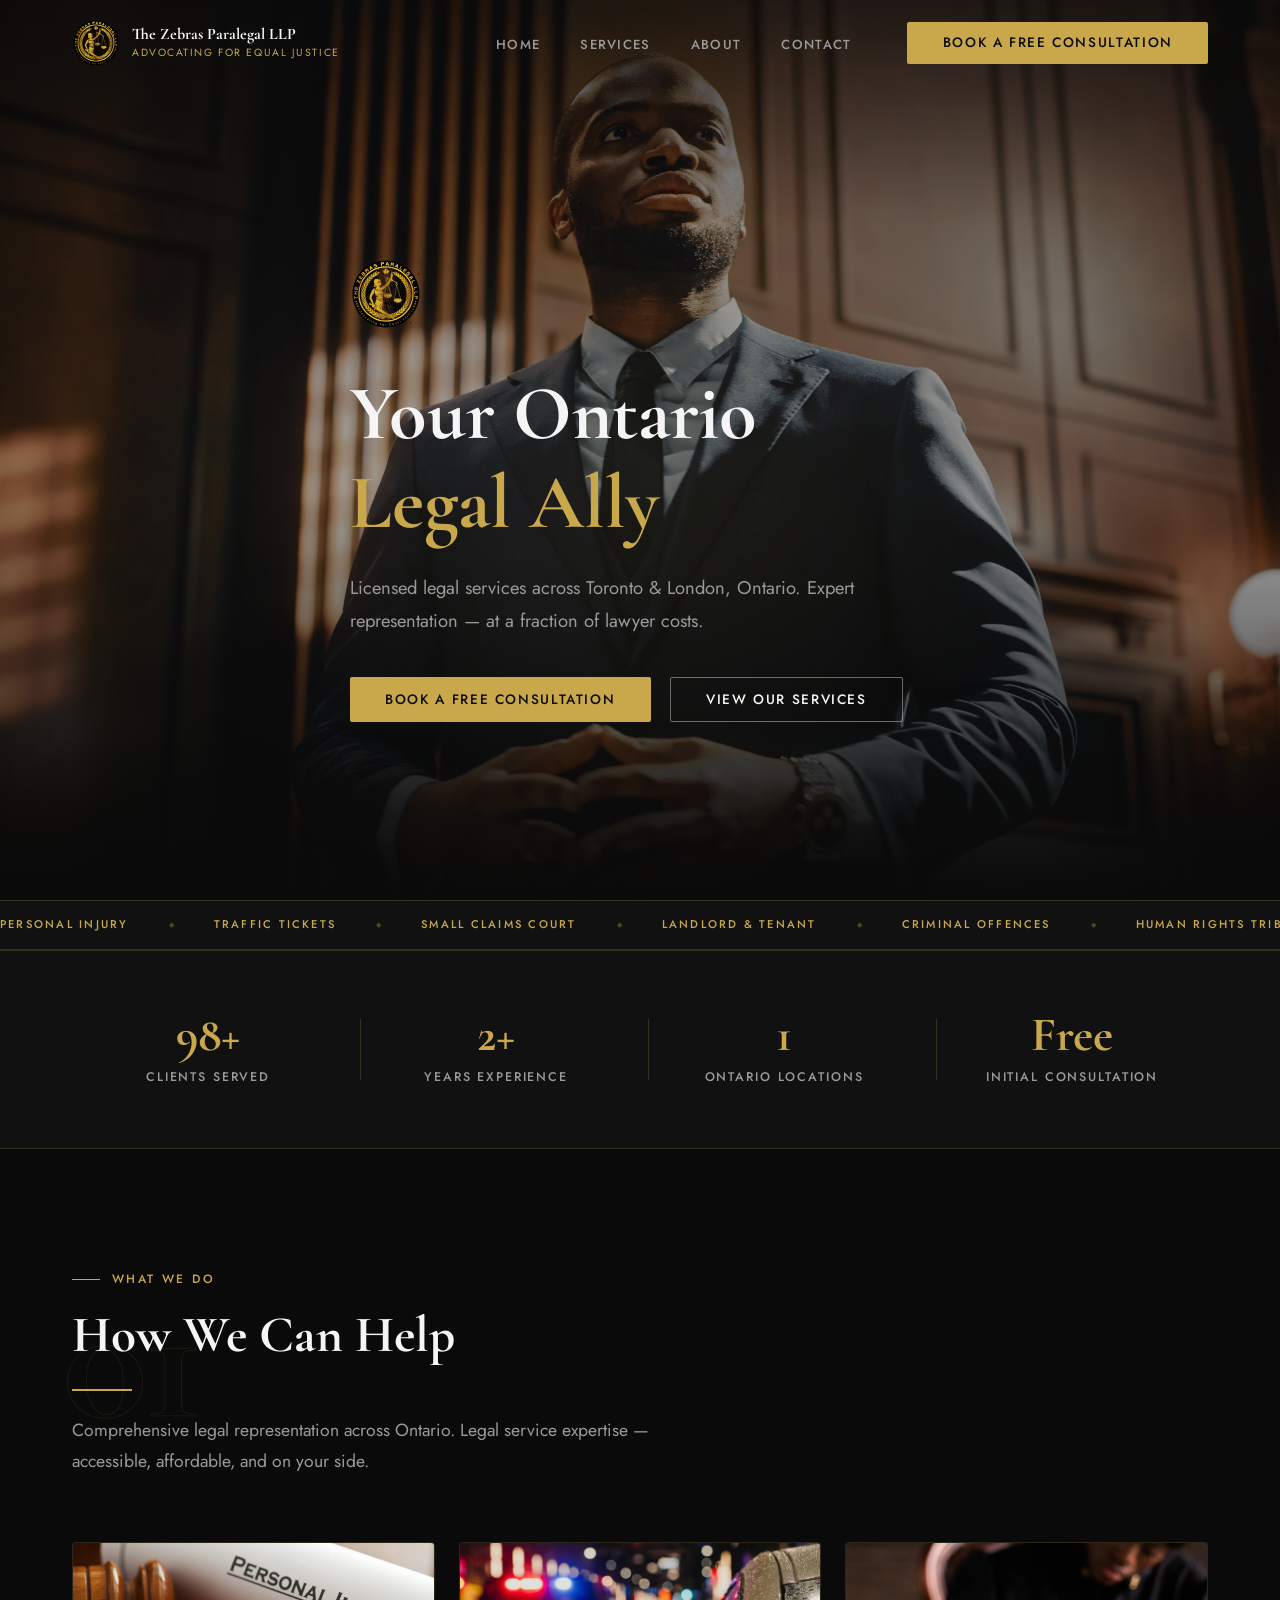
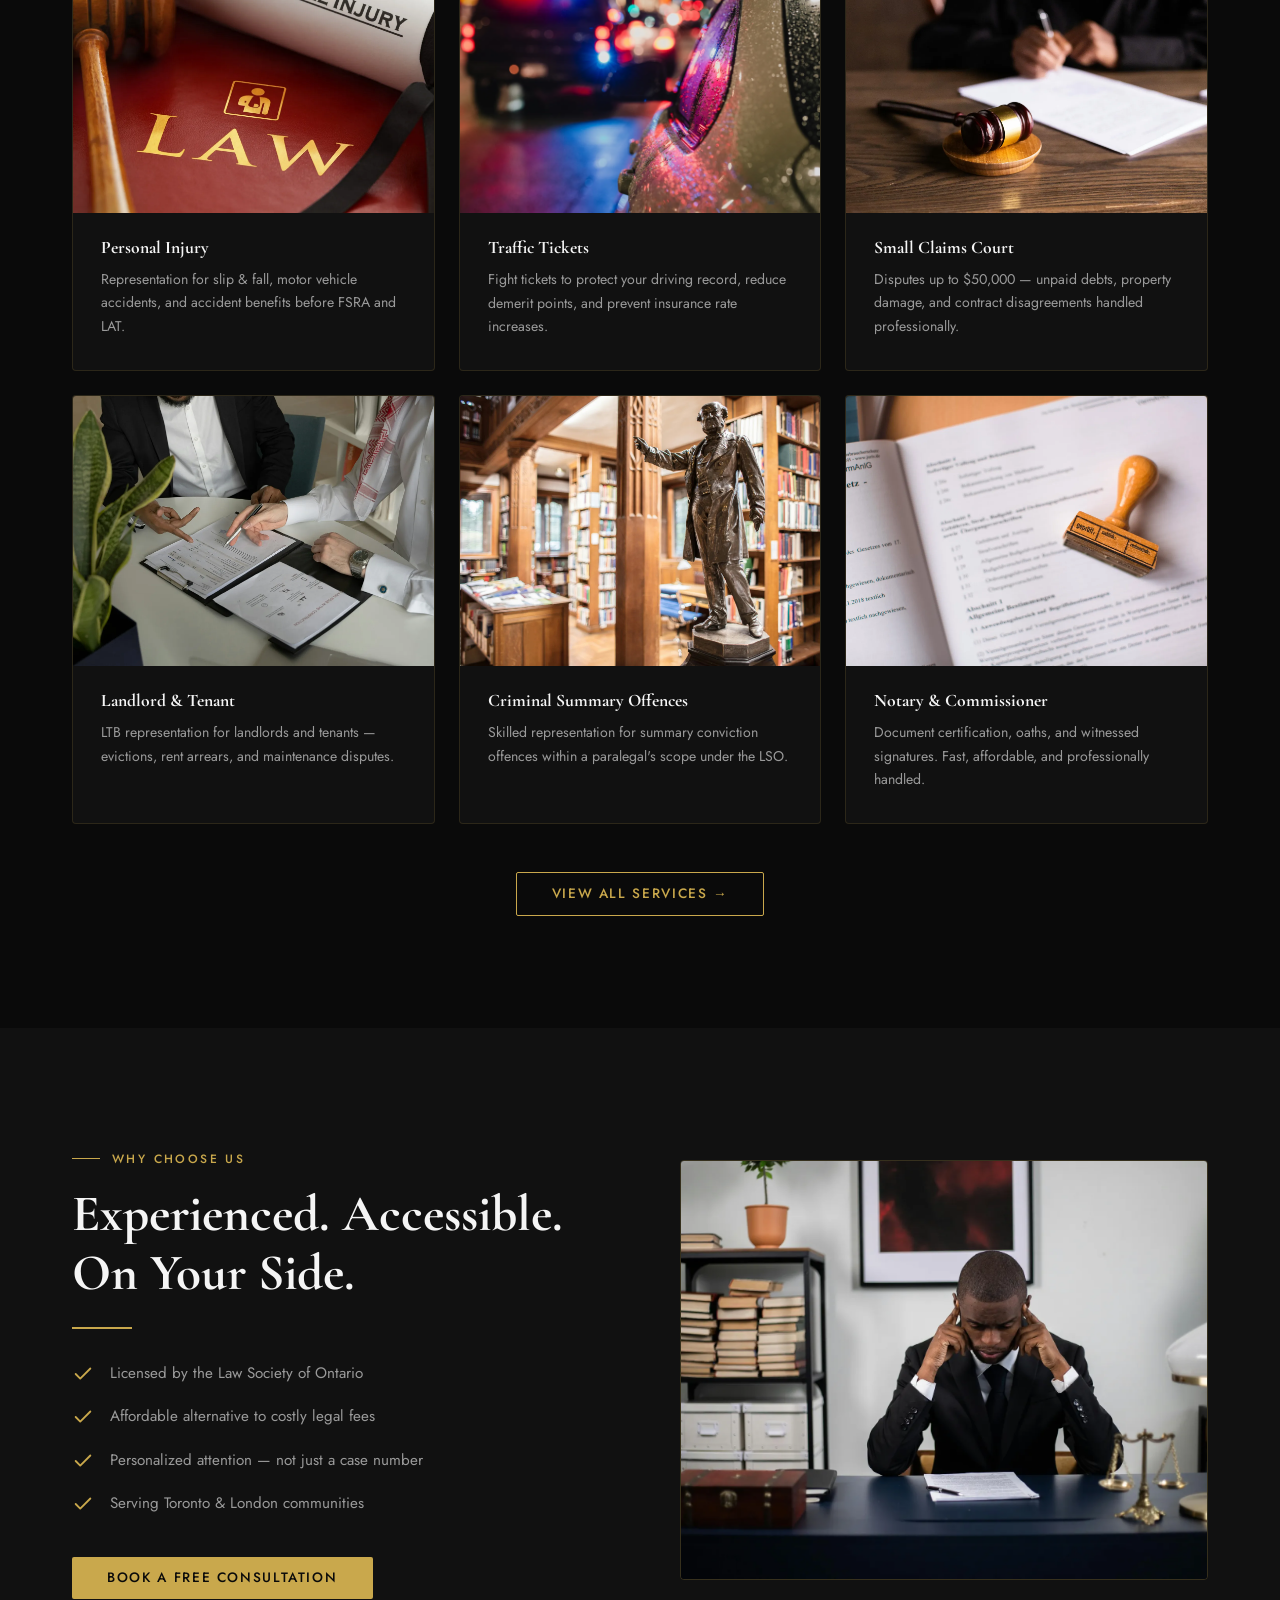
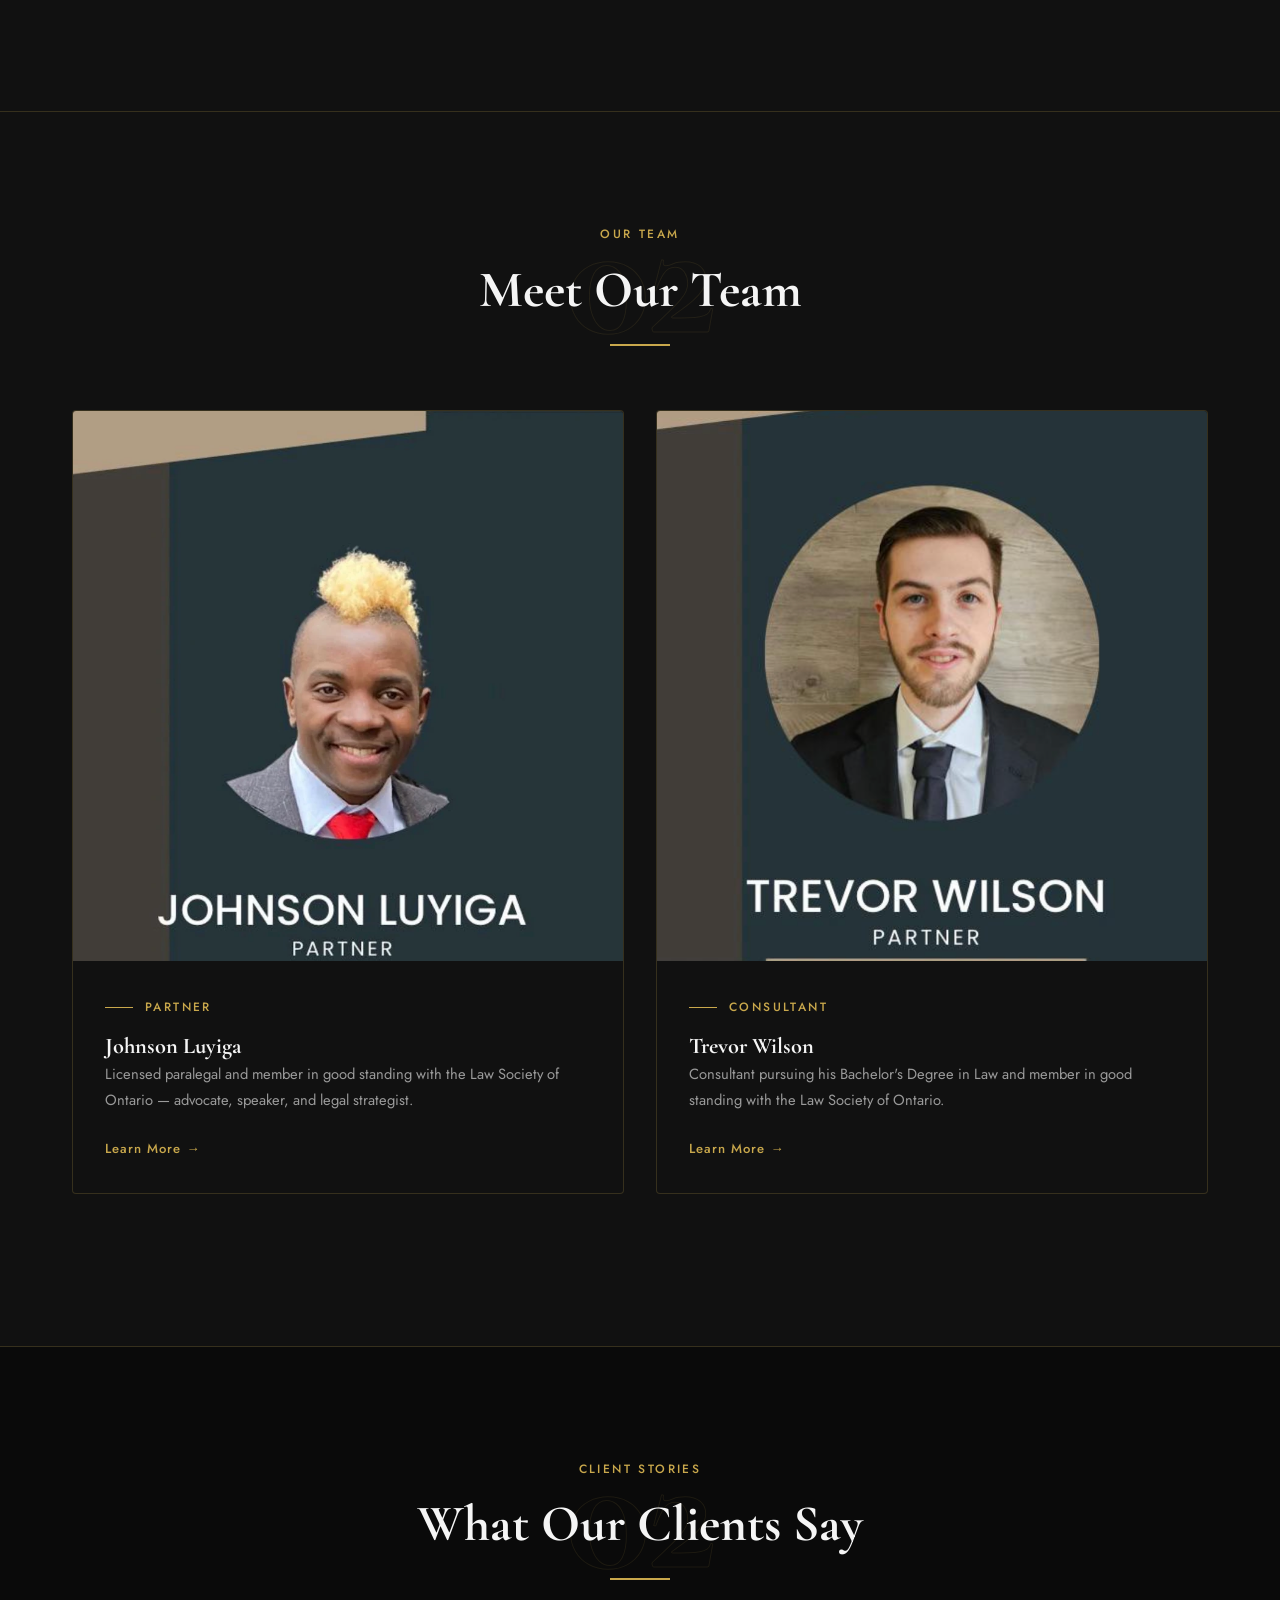
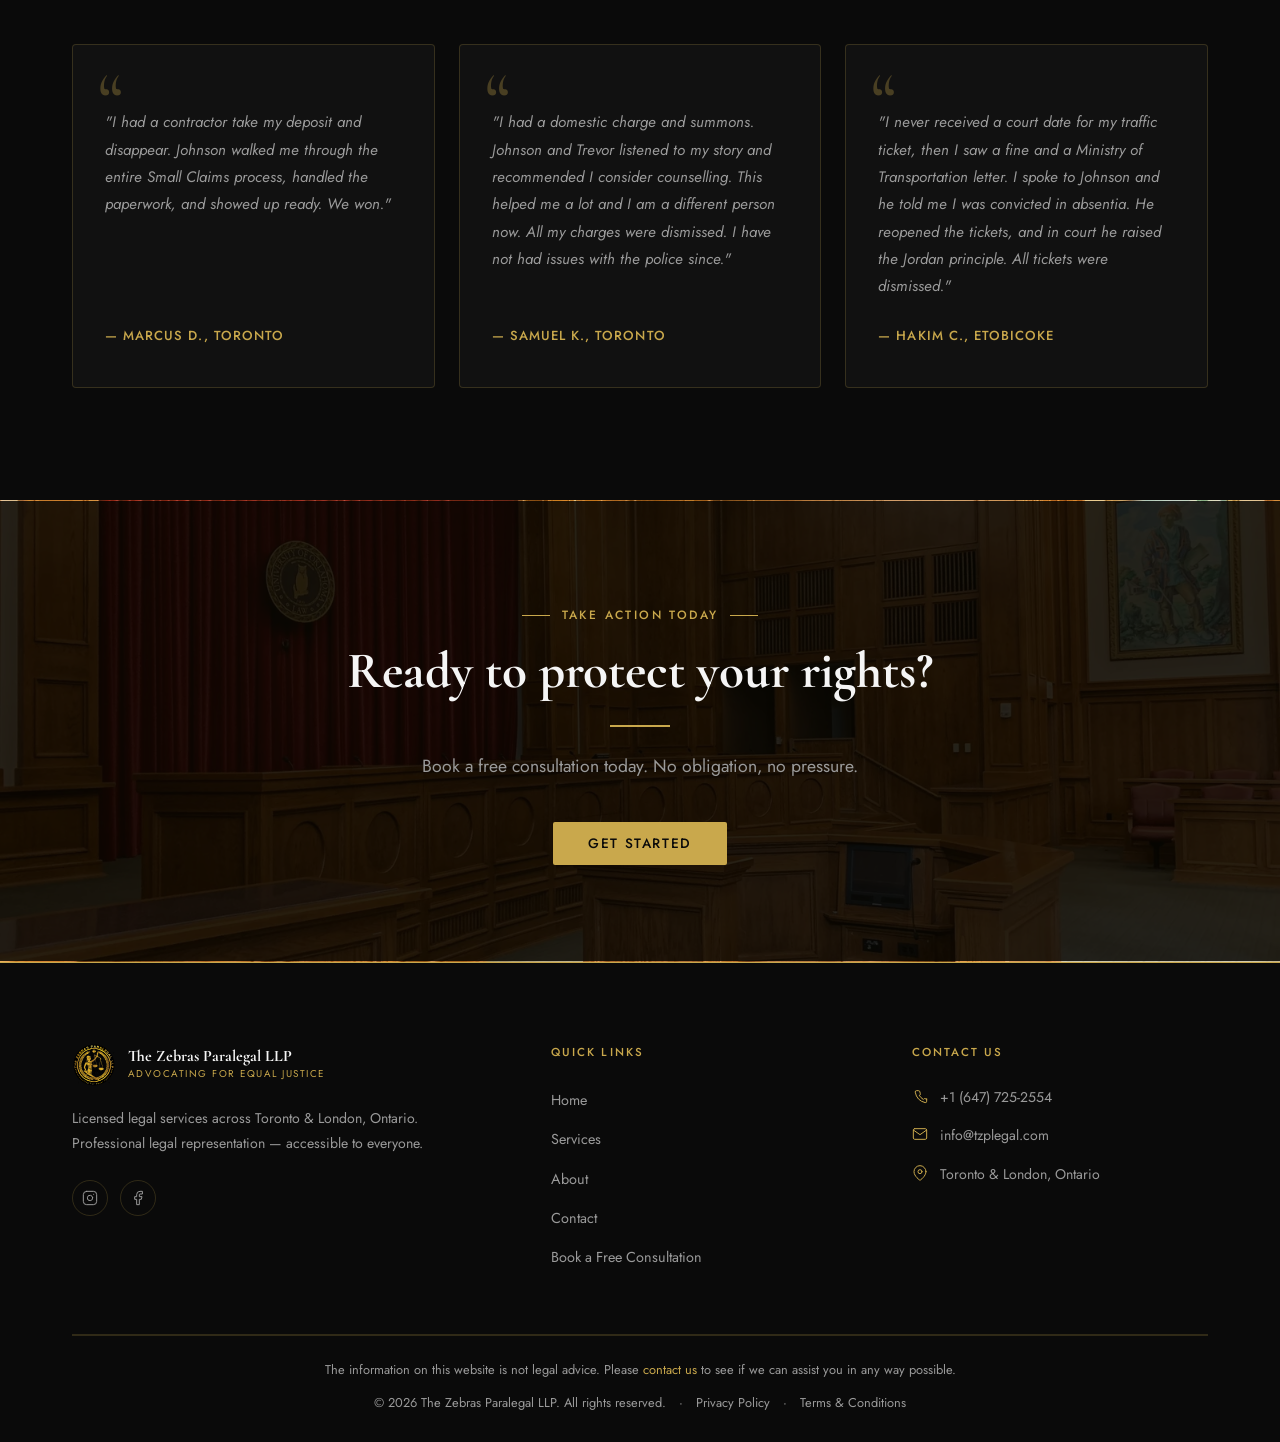
==== commit c8a59eb9: "Migrate to tzplegal.com: clean URLs, hCaptcha, form redirect fix - Add .htaccess for clean URLs (no " ====
--- a/index.html
+++ b/index.html
@@ -50,7 +50,7 @@
   <nav class="navbar">
     <div class="container">
       <div class="nav-inner">
-        <a href="index.html" class="nav-logo">
+        <a href="/" class="nav-logo">
           <img src="images/z_new_2.svg" alt="The Zebras Paralegal LLP logo" />
           <div class="nav-logo-text">
             <span class="nav-logo-name">The Zebras Paralegal LLP</span>
@@ -58,11 +58,11 @@
           </div>
         </a>
         <ul class="nav-links">
-          <li><a href="index.html">Home</a></li>
-          <li><a href="services.html">Services</a></li>
-          <li><a href="about.html">About</a></li>
-          <li><a href="contact.html">Contact</a></li>
-          <li class="nav-cta"><a href="contact.html" class="btn btn-gold">Book a Free Consultation</a></li>
+          <li><a href="/">Home</a></li>
+          <li><a href="/services">Services</a></li>
+          <li><a href="/about">About</a></li>
+          <li><a href="/contact">Contact</a></li>
+          <li class="nav-cta"><a href="/contact" class="btn btn-gold">Book a Free Consultation</a></li>
         </ul>
         <button class="hamburger" aria-label="Open menu">
           <span></span><span></span><span></span>
@@ -73,11 +73,11 @@
 
   <!-- Mobile Nav -->
   <div class="mobile-nav">
-    <a href="index.html">Home</a>
-    <a href="services.html">Services</a>
-    <a href="about.html">About</a>
-    <a href="contact.html">Contact</a>
-    <a href="contact.html" class="btn btn-gold">Book a Free Consultation</a>
+    <a href="/">Home</a>
+    <a href="/services">Services</a>
+    <a href="/about">About</a>
+    <a href="/contact">Contact</a>
+    <a href="/contact" class="btn btn-gold">Book a Free Consultation</a>
   </div>
 
   <!-- ============================================================
@@ -90,8 +90,8 @@
         <h1>Your Ontario<br /><span class="gold">Legal Ally</span></h1>
         <p class="hero-sub">Licensed legal services across Toronto &amp; London, Ontario. Expert representation — at a fraction of lawyer costs.</p>
         <div class="hero-btns">
-          <a href="contact.html" class="btn btn-gold">Book a Free Consultation</a>
-          <a href="services.html" class="btn btn-outline">View Our Services</a>
+          <a href="/contact" class="btn btn-gold">Book a Free Consultation</a>
+          <a href="/services" class="btn btn-outline">View Our Services</a>
         </div>
       </div>
     </div>
@@ -224,7 +224,7 @@
       </div>
 
       <div class="services-cta fade-up">
-        <a href="services.html" class="btn btn-outline-gold">View All Services →</a>
+        <a href="/services" class="btn btn-outline-gold">View All Services →</a>
       </div>
     </div>
   </section>
@@ -265,7 +265,7 @@
               <span>Serving Toronto &amp; London communities</span>
             </li>
           </ul>
-          <a href="contact.html" class="btn btn-gold">Book a Free Consultation</a>
+          <a href="/contact" class="btn btn-gold">Book a Free Consultation</a>
         </div>
         <div class="why-visual fade-up">
           <img src="images/lawyer-at-desk.webp" alt="Professional legal consultation" class="why-photo-img" />
@@ -293,7 +293,7 @@
             <span class="section-label">Partner</span>
             <h3>Johnson Luyiga</h3>
             <p>Licensed paralegal and member in good standing with the Law Society of Ontario — advocate, speaker, and legal strategist.</p>
-            <a href="about.html" class="service-link">Learn More →</a>
+            <a href="/about" class="service-link">Learn More →</a>
           </div>
         </div>
 
@@ -303,7 +303,7 @@
             <span class="section-label">Consultant</span>
             <h3>Trevor Wilson</h3>
             <p>Consultant pursuing his Bachelor's Degree in Law and member in good standing with the Law Society of Ontario.</p>
-            <a href="about.html" class="service-link">Learn More →</a>
+            <a href="/about" class="service-link">Learn More →</a>
           </div>
         </div>
 
@@ -353,7 +353,7 @@
         <h2>Ready to protect your rights?</h2>
         <div class="gold-line centered"></div>
         <p>Book a free consultation today. No obligation, no pressure.</p>
-        <a href="contact.html" class="btn btn-gold">Get Started</a>
+        <a href="/contact" class="btn btn-gold">Get Started</a>
       </div>
     </div>
   </section>
@@ -385,11 +385,11 @@
         <div>
           <div class="footer-col-title">Quick Links</div>
           <ul class="footer-links">
-            <li><a href="index.html">Home</a></li>
-            <li><a href="services.html">Services</a></li>
-            <li><a href="about.html">About</a></li>
-            <li><a href="contact.html">Contact</a></li>
-            <li><a href="contact.html">Book a Free Consultation</a></li>
+            <li><a href="/">Home</a></li>
+            <li><a href="/services">Services</a></li>
+            <li><a href="/about">About</a></li>
+            <li><a href="/contact">Contact</a></li>
+            <li><a href="/contact">Book a Free Consultation</a></li>
           </ul>
         </div>
         <div>
@@ -411,13 +411,13 @@
         </div>
       </div>
       <div class="footer-disclaimer">
-        The information on this website is not legal advice. Please <a href="contact.html">contact us</a> to see if we can assist you in any way possible.
+        The information on this website is not legal advice. Please <a href="/contact">contact us</a> to see if we can assist you in any way possible.
       </div>
       <div class="footer-bottom">
         <span class="footer-copyright">&copy; 2026 The Zebras Paralegal LLP. All rights reserved.</span>
         <div class="footer-legal">
-          <a href="privacy-policy.html">Privacy Policy</a>
-          <a href="terms-and-conditions.html">Terms &amp; Conditions</a>
+          <a href="/privacy-policy">Privacy Policy</a>
+          <a href="/terms-and-conditions">Terms &amp; Conditions</a>
         </div>
       </div>
     </div>
@@ -428,7 +428,7 @@
     <a href="tel:+16477252554" class="sticky-cta-call" aria-label="Call us">
       <svg viewBox="0 0 24 24"><path d="M22 16.92v3a2 2 0 0 1-2.18 2A19.79 19.79 0 0 1 4.82 6.18a2 2 0 0 1 1.95-2.18h3a2 2 0 0 1 2 1.72c.127.96.361 1.903.7 2.81a2 2 0 0 1-.45 2.11L10.91 11a16 16 0 0 0 6.1 6.1l.65-.65a2 2 0 0 1 2.11-.45c.907.339 1.85.573 2.81.7A2 2 0 0 1 22 16.92z"/></svg>
     </a>
-    <a href="contact.html" class="btn btn-gold sticky-cta-book">Book a Free Consultation</a>
+    <a href="/contact" class="btn btn-gold sticky-cta-book">Book a Free Consultation</a>
   </div>
 
   <script src="script.js"></script>
--- a/styles.css
+++ b/styles.css
@@ -775,6 +775,8 @@
   border-radius: 4px;
   padding: 2.5rem 2rem;
   position: relative;
+  display: flex;
+  flex-direction: column;
 }
 
 .testimonial-card::before {
@@ -796,6 +798,7 @@
   margin-bottom: 1.5rem;
   margin-top: 1.5rem;
   line-height: 1.8;
+  flex: 1;
 }
 
 .testimonial-author {
@@ -1833,7 +1836,8 @@
   /* Contact */
   .contact-grid { grid-template-columns: 1fr; gap: 3rem; }
   .form-row { grid-template-columns: 1fr; }
-  .contact-form-wrap { padding: 2rem 1.5rem; }
+  .contact-form-wrap { padding: 2rem 1.5rem; overflow: hidden; }
+  .h-captcha { transform: scale(0.9); transform-origin: left top; }
 
   /* Footer */
   .footer-grid { grid-template-columns: 1fr; gap: 2.5rem; }
